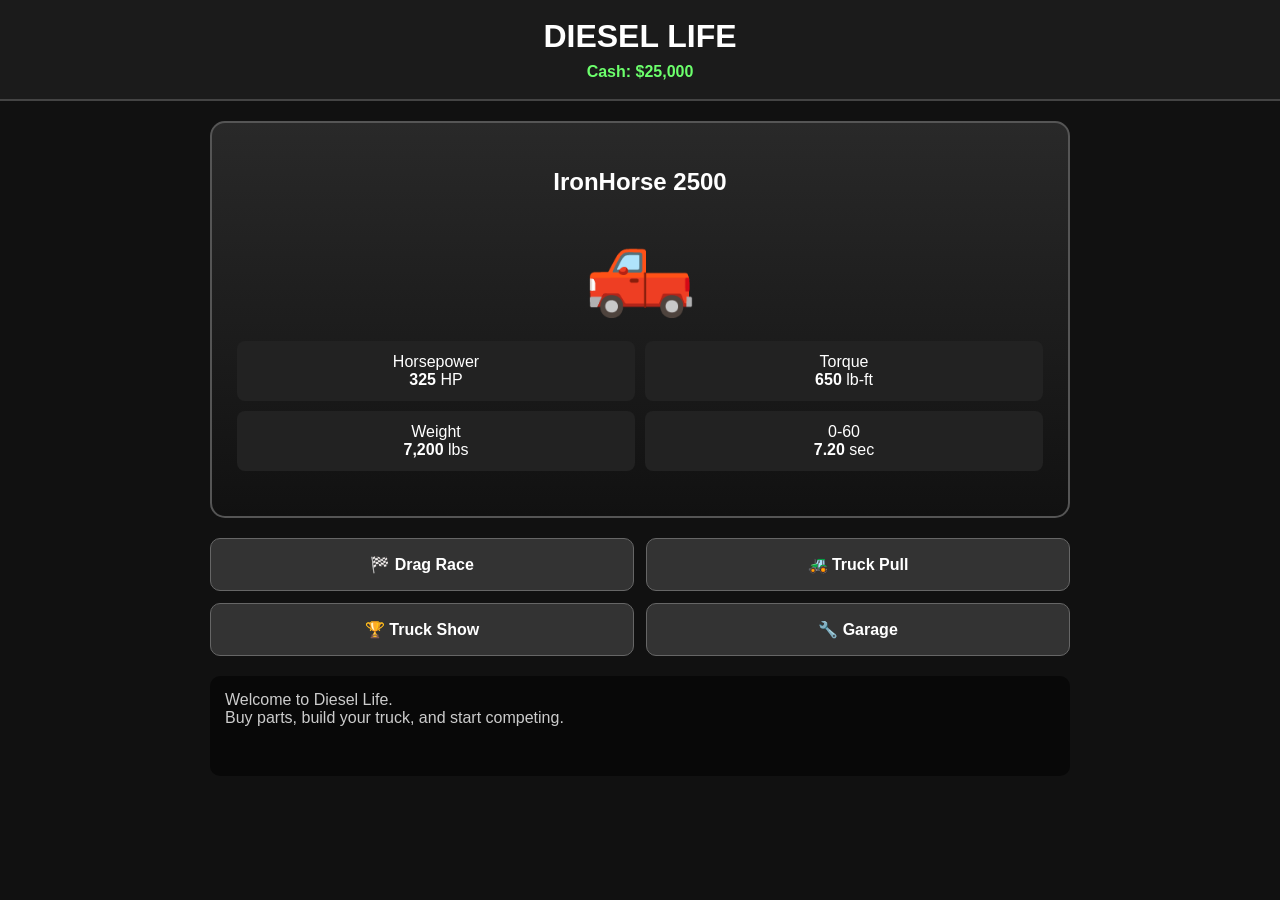
==== index.html @ 70656674 "fix index filename" ====
<!DOCTYPE html>
<html lang="en">
<head>
<meta charset="UTF-8">
<meta name="viewport" content="width=device-width, initial-scale=1.0">
<title>Diesel Life</title>

<style>
* {
    box-sizing: border-box;
}

body {
    margin: 0;
    font-family: Arial, sans-serif;
    background: #111;
    color: white;
}

header {
    background: #1b1b1b;
    padding: 18px;
    text-align: center;
    border-bottom: 2px solid #444;
}

header h1 {
    margin: 0;
    font-size: 32px;
}

.money {
    margin-top: 8px;
    color: #6cff6c;
    font-weight: bold;
}

.container {
    max-width: 900px;
    margin: auto;
    padding: 20px;
}

.truck {
    background: linear-gradient(#292929, #111);
    border: 2px solid #555;
    border-radius: 15px;
    padding: 25px;
    text-align: center;
    margin-bottom: 20px;
}

.truck-art {
    font-size: 90px;
    margin: 20px 0;
}

.stats {
    display: grid;
    grid-template-columns: repeat(2, 1fr);
    gap: 10px;
    margin: 20px 0;
}

.stat {
    background: #222;
    padding: 12px;
    border-radius: 8px;
}

.menu {
    display: grid;
    grid-template-columns: repeat(2, 1fr);
    gap: 12px;
}

button {
    background: #333;
    color: white;
    border: 1px solid #666;
    padding: 16px;
    border-radius: 10px;
    font-size: 16px;
    font-weight: bold;
}

button:active {
    transform: scale(.97);
}

.upgrades {
    margin-top: 20px;
}

.upgrade {
    background: #222;
    padding: 15px;
    margin: 10px 0;
    border-radius: 10px;
}

.upgrade button {
    float: right;
    padding: 8px 12px;
}

.log {
    margin-top: 20px;
    background: #080808;
    padding: 15px;
    border-radius: 10px;
    min-height: 100px;
    color: #ccc;
}

@media(max-width:600px) {
    .truck-art {
        font-size: 65px;
    }

    .menu {
        grid-template-columns: 1fr;
    }
}
</style>
</head>

<body>

<header>
    <h1>DIESEL LIFE</h1>
    <div class="money">Cash: $<span id="money">25000</span></div>
</header>

<div class="container">

    <div class="truck">
        <h2 id="truckName">IronHorse 2500</h2>

        <div class="truck-art">
            🛻
        </div>

        <div class="stats">
            <div class="stat">Horsepower<br><b id="hp">325</b> HP</div>
            <div class="stat">Torque<br><b id="torque">650</b> lb-ft</div>
            <div class="stat">Weight<br><b id="weight">7,200</b> lbs</div>
            <div class="stat">0-60<br><b id="zero60">7.2</b> sec</div>
        </div>
    </div>

    <div class="menu">
        <button onclick="race()">🏁 Drag Race</button>
        <button onclick="pull()">🚜 Truck Pull</button>
        <button onclick="show()">🏆 Truck Show</button>
        <button onclick="garage()">🔧 Garage</button>
    </div>

    <div id="garage" class="upgrades" style="display:none">

        <h2>Garage</h2>

        <div class="upgrade">
            <b>Performance Tune</b><br>
            +35 HP / +70 Torque
            <button onclick="upgrade('tune')">$1,500</button>
        </div>

        <div class="upgrade">
            <b>Turbo Upgrade</b><br>
            +75 HP / +120 Torque
            <button onclick="upgrade('turbo')">$3,500</button>
        </div>

        <div class="upgrade">
            <b>Fuel System</b><br>
            +60 HP / +100 Torque
            <button onclick="upgrade('fuel')">$2,800</button>
        </div>

        <div class="upgrade">
            <b>Built Transmission</b><br>
            Better launches
            <button onclick="upgrade('trans')">$4,000</button>
        </div>

        <div class="upgrade">
            <b>Drag Tires</b><br>
            Better traction
            <button onclick="upgrade('tires')">$1,800</button>
        </div>

    </div>

    <div id="log" class="log">
        Welcome to Diesel Life.<br>
        Buy parts, build your truck, and start competing.
    </div>

</div>

<script>

let money = 25000;

let truck = {
    hp: 325,
    torque: 650,
    weight: 7200,
    zero60: 7.2,
    transmission: false,
    tires: false
};

function update() {

    document.getElementById("money").textContent =
        money.toLocaleString();

    document.getElementById("hp").textContent =
        Math.round(truck.hp);

    document.getElementById("torque").textContent =
        Math.round(truck.torque);

    document.getElementById("weight").textContent =
        truck.weight.toLocaleString();

    document.getElementById("zero60").textContent =
        truck.zero60.toFixed(2);
}

function log(message) {
    document.getElementById("log").innerHTML = message;
}

function garage() {

    let g = document.getElementById("garage");

    if (g.style.display === "none") {
        g.style.display = "block";
    } else {
        g.style.display = "none";
    }
}

function upgrade(type) {

    let cost = 0;

    if (type === "tune") {
        cost = 1500;

        if (money >= cost) {
            money -= cost;
            truck.hp += 35;
            truck.torque += 70;
            truck.zero60 -= .35;
            log("Performance tune installed.");
        }
    }

    if (type === "turbo") {
        cost = 3500;

        if (money >= cost) {
            money -= cost;
            truck.hp += 75;
            truck.torque += 120;
            truck.zero60 -= .65;
            log("Larger turbo installed.");
        }
    }

    if (type === "fuel") {
        cost = 2800;

        if (money >= cost) {
            money -= cost;
            truck.hp += 60;
            truck.torque += 100;
            truck.zero60 -= .45;
            log("Upgraded fuel system installed.");
        }
    }

    if (type === "trans") {

        cost = 4000;

        if (!truck.transmission && money >= cost) {
            money -= cost;
            truck.transmission = true;
            truck.zero60 -= .7;
            log("Built transmission installed.");
        }
    }

    if (type === "tires") {

        cost = 1800;

        if (!truck.tires && money >= cost) {
            money -= cost;
            truck.tires = true;
            truck.zero60 -= .5;
            log("Drag tires installed. Traction improved.");
        }
    }

    update();
}

function race() {

    let performance =
        truck.hp +
        truck.torque / 3 -
        truck.weight / 30;

    let chance =
        performance / 500;

    let roll = Math.random();

    if (roll < chance) {

        let winnings = 1500 + Math.floor(Math.random() * 2500);

        money += winnings;

        log(
            "🏁 YOU WON THE DRAG RACE!<br><br>" +
            "Prize: +$" + winnings.toLocaleString()
        );

    } else {

        log(
            "🏁 You lost the drag race.<br><br>" +
            "Build the truck and try again."
        );
    }

    update();
}

function pull() {

    let performance =
        truck.torque * 0.7 +
        truck.hp * 0.3;

    let winnings =
        Math.floor(performance * 2);

    money += winnings;

    log(
        "🚜 Truck Pull Result<br><br>" +
        "Distance: " +
        Math.floor(180 + performance / 15) +
        " ft<br><br>" +
        "Prize: +$" +
        winnings.toLocaleString()
    );

    update();
}

function show() {

    let score =
        Math.floor(
            50 +
            Math.random() * 50
        );

    let winnings = score * 25;

    money += winnings;

    log(
        "🏆 TRUCK SHOW<br><br>" +
        "Judging Score: " +
        score +
        "/100<br><br>" +
        "Prize: +$" +
        winnings.toLocaleString()
    );

    update();
}

update();

</script>

</body>
</html>
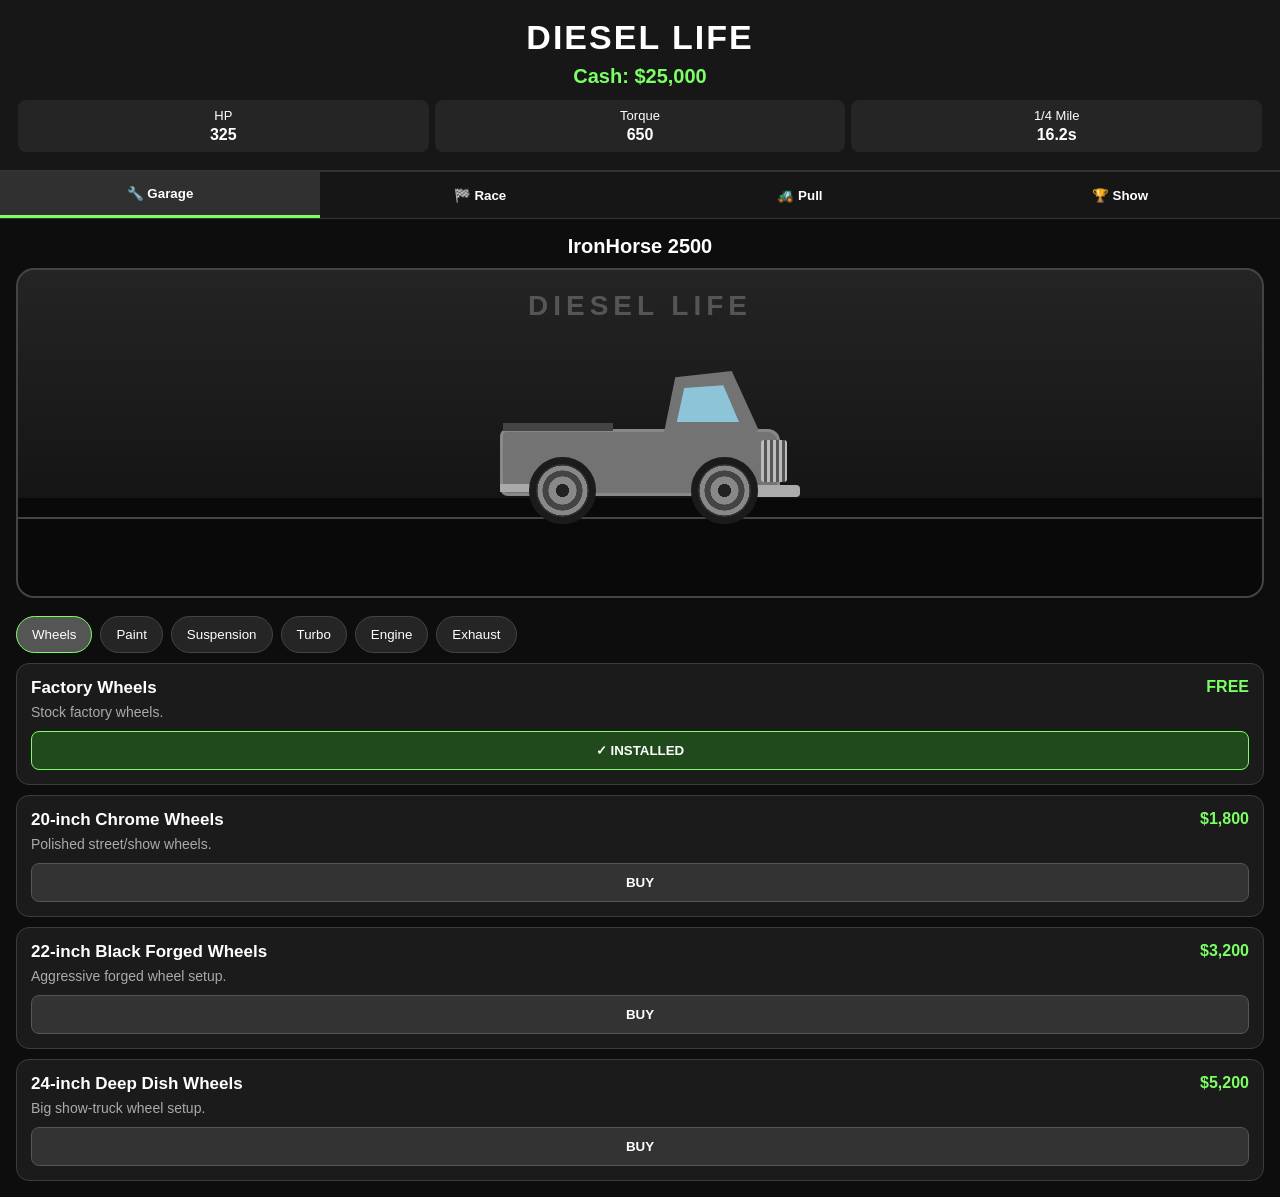
==== commit 1725d289: "Update index.html" ====
--- a/index.html
+++ b/index.html
@@ -7,120 +7,383 @@
 
 <style>
 * {
-    box-sizing: border-box;
+  box-sizing: border-box;
+  margin: 0;
+  padding: 0;
 }
 
 body {
-    margin: 0;
-    font-family: Arial, sans-serif;
-    background: #111;
-    color: white;
+  font-family: Arial, Helvetica, sans-serif;
+  background: #0d0d0d;
+  color: white;
+  min-height: 100vh;
 }
 
 header {
-    background: #1b1b1b;
-    padding: 18px;
-    text-align: center;
-    border-bottom: 2px solid #444;
-}
-
-header h1 {
-    margin: 0;
-    font-size: 32px;
+  background: #171717;
+  border-bottom: 2px solid #333;
+  padding: 18px;
+  position: sticky;
+  top: 0;
+  z-index: 50;
+}
+
+.title {
+  text-align: center;
+  font-size: 34px;
+  font-weight: 900;
+  letter-spacing: 2px;
 }
 
 .money {
-    margin-top: 8px;
-    color: #6cff6c;
-    font-weight: bold;
-}
-
-.container {
-    max-width: 900px;
-    margin: auto;
-    padding: 20px;
-}
+  text-align: center;
+  color: #7cff64;
+  font-size: 20px;
+  font-weight: bold;
+  margin-top: 8px;
+}
+
+.statsbar {
+  display: grid;
+  grid-template-columns: repeat(3,1fr);
+  gap: 6px;
+  margin-top: 12px;
+}
+
+.stat {
+  background: #252525;
+  padding: 8px;
+  text-align: center;
+  border-radius: 8px;
+  font-size: 13px;
+}
+
+.stat strong {
+  display: block;
+  font-size: 16px;
+  margin-top: 3px;
+}
+
+nav {
+  display: grid;
+  grid-template-columns: repeat(4,1fr);
+  background: #161616;
+  border-bottom: 1px solid #333;
+  position: sticky;
+  top: 136px;
+  z-index: 40;
+}
+
+nav button {
+  border: none;
+  background: #161616;
+  color: white;
+  padding: 14px 4px;
+  font-weight: bold;
+}
+
+nav button.active {
+  background: #303030;
+  border-bottom: 3px solid #7cff64;
+}
+
+.screen {
+  display: none;
+  padding: 16px;
+}
+
+.screen.active {
+  display: block;
+}
+
+.section-title {
+  font-size: 23px;
+  font-weight: bold;
+  margin-bottom: 14px;
+}
+
+/* GARAGE */
+
+.garage-scene {
+  background: linear-gradient(#242424 0%, #151515 70%, #090909 70%);
+  min-height: 330px;
+  border: 2px solid #444;
+  border-radius: 18px;
+  position: relative;
+  overflow: hidden;
+  margin-bottom: 18px;
+}
+
+.garage-wall {
+  position: absolute;
+  width: 100%;
+  top: 20px;
+  text-align: center;
+  color: #555;
+  font-size: 28px;
+  font-weight: 900;
+  letter-spacing: 5px;
+}
+
+.floor-line {
+  position: absolute;
+  bottom: 77px;
+  width: 100%;
+  height: 2px;
+  background: #444;
+}
+
+/* TRUCK */
 
 .truck {
-    background: linear-gradient(#292929, #111);
-    border: 2px solid #555;
-    border-radius: 15px;
-    padding: 25px;
-    text-align: center;
-    margin-bottom: 20px;
-}
-
-.truck-art {
-    font-size: 90px;
-    margin: 20px 0;
-}
-
-.stats {
-    display: grid;
-    grid-template-columns: repeat(2, 1fr);
-    gap: 10px;
-    margin: 20px 0;
-}
-
-.stat {
-    background: #222;
-    padding: 12px;
-    border-radius: 8px;
-}
-
-.menu {
-    display: grid;
-    grid-template-columns: repeat(2, 1fr);
-    gap: 12px;
-}
-
-button {
-    background: #333;
-    color: white;
-    border: 1px solid #666;
-    padding: 16px;
-    border-radius: 10px;
-    font-size: 16px;
-    font-weight: bold;
-}
-
-button:active {
-    transform: scale(.97);
-}
-
-.upgrades {
-    margin-top: 20px;
-}
-
-.upgrade {
-    background: #222;
-    padding: 15px;
-    margin: 10px 0;
-    border-radius: 10px;
-}
-
-.upgrade button {
-    float: right;
-    padding: 8px 12px;
-}
-
-.log {
-    margin-top: 20px;
-    background: #080808;
-    padding: 15px;
-    border-radius: 10px;
-    min-height: 100px;
-    color: #ccc;
-}
-
-@media(max-width:600px) {
-    .truck-art {
-        font-size: 65px;
-    }
-
-    .menu {
-        grid-template-columns: 1fr;
-    }
+  position: absolute;
+  width: 330px;
+  height: 150px;
+  left: 50%;
+  bottom: 65px;
+  transform: translateX(-50%);
+  transition: all .3s;
+}
+
+.truck-body {
+  position: absolute;
+  left: 25px;
+  bottom: 35px;
+  width: 280px;
+  height: 67px;
+  background: #737373;
+  border-radius: 7px 12px 8px 8px;
+  border: 3px solid rgba(255,255,255,.15);
+  transition: background .3s;
+}
+
+.bed-top {
+  position: absolute;
+  left: 28px;
+  bottom: 100px;
+  width: 110px;
+  height: 8px;
+  background: #444;
+}
+
+.cab {
+  position: absolute;
+  right: 45px;
+  bottom: 98px;
+  width: 113px;
+  height: 62px;
+  background: #737373;
+  clip-path: polygon(15% 100%, 25% 10%, 75% 0, 100% 100%);
+  border-radius: 8px;
+  transition: background .3s;
+}
+
+.window {
+  position: absolute;
+  right: 63px;
+  bottom: 109px;
+  width: 75px;
+  height: 40px;
+  background: #8ec4d8;
+  clip-path: polygon(13% 100%, 23% 15%, 75% 8%, 96% 100%);
+}
+
+.grille {
+  position: absolute;
+  right: 18px;
+  bottom: 49px;
+  width: 26px;
+  height: 42px;
+  background: repeating-linear-gradient(
+    90deg,
+    #bbb 0px,
+    #bbb 3px,
+    #555 3px,
+    #555 6px
+  );
+  border-radius: 3px;
+}
+
+.bumper {
+  position: absolute;
+  right: 5px;
+  bottom: 34px;
+  width: 55px;
+  height: 12px;
+  background: #aaa;
+  border-radius: 4px;
+}
+
+.exhaust {
+  position: absolute;
+  left: 25px;
+  bottom: 39px;
+  width: 42px;
+  height: 8px;
+  background: #aaa;
+  transition: all .3s;
+}
+
+.wheel {
+  position: absolute;
+  bottom: 7px;
+  width: 67px;
+  height: 67px;
+  border-radius: 50%;
+  background: #111;
+  border: 7px solid #1b1b1b;
+}
+
+.wheel.front {
+  right: 47px;
+}
+
+.wheel.rear {
+  left: 54px;
+}
+
+.rim {
+  width: 100%;
+  height: 100%;
+  border-radius: 50%;
+  background: radial-gradient(circle,#222 0 17%,#aaa 18% 37%,#444 38% 53%,#aaa 54% 66%,#333 67%);
+  transition: all .3s;
+}
+
+.truck-name {
+  text-align: center;
+  font-size: 20px;
+  margin-bottom: 10px;
+  font-weight: bold;
+}
+
+.category-tabs {
+  display: flex;
+  overflow-x: auto;
+  gap: 8px;
+  padding-bottom: 10px;
+}
+
+.category-tabs button {
+  background: #252525;
+  color: white;
+  border: 1px solid #444;
+  padding: 10px 15px;
+  border-radius: 25px;
+  white-space: nowrap;
+}
+
+.category-tabs button.active {
+  background: #555;
+  border-color: #7cff64;
+}
+
+.parts {
+  display: grid;
+  gap: 10px;
+}
+
+.part {
+  background: #1b1b1b;
+  border: 1px solid #3c3c3c;
+  border-radius: 13px;
+  padding: 14px;
+}
+
+.part-top {
+  display: flex;
+  justify-content: space-between;
+  gap: 10px;
+}
+
+.part-name {
+  font-weight: bold;
+  font-size: 17px;
+}
+
+.part-price {
+  color: #7cff64;
+  font-weight: bold;
+}
+
+.part-description {
+  color: #aaa;
+  margin-top: 6px;
+  font-size: 14px;
+}
+
+.part button {
+  width: 100%;
+  margin-top: 11px;
+  padding: 11px;
+  background: #333;
+  color: white;
+  border: 1px solid #555;
+  border-radius: 8px;
+  font-weight: bold;
+}
+
+.part button.owned {
+  background: #20491c;
+  border-color: #7cff64;
+}
+
+/* RACING */
+
+.race-card {
+  background: #1b1b1b;
+  border: 1px solid #444;
+  border-radius: 16px;
+  padding: 18px;
+  margin-bottom: 14px;
+}
+
+.race-card h2 {
+  margin-bottom: 10px;
+}
+
+.race-info {
+  color: #aaa;
+  line-height: 1.5;
+}
+
+.big-button {
+  width: 100%;
+  padding: 17px;
+  border: none;
+  border-radius: 12px;
+  background: #393939;
+  color: white;
+  font-size: 18px;
+  font-weight: bold;
+  margin-top: 12px;
+}
+
+.green {
+  background: #276321;
+}
+
+.result {
+  margin-top: 15px;
+  padding: 15px;
+  border-radius: 10px;
+  display: none;
+  text-align: center;
+  font-weight: bold;
+}
+
+.show-card {
+  background: #1d1d1d;
+  border: 1px solid #444;
+  border-radius: 16px;
+  padding: 20px;
+  margin-bottom: 15px;
+}
+
+.reset {
+  color: #ff7272;
+  border-color: #ff7272 !important;
+  margin-top: 40px !important;
 }
 </style>
 </head>
@@ -128,272 +391,960 @@
 <body>
 
 <header>
-    <h1>DIESEL LIFE</h1>
-    <div class="money">Cash: $<span id="money">25000</span></div>
+  <div class="title">DIESEL LIFE</div>
+  <div class="money">Cash: $<span id="money">25000</span></div>
+
+  <div class="statsbar">
+    <div class="stat">
+      HP
+      <strong id="hp">325</strong>
+    </div>
+
+    <div class="stat">
+      Torque
+      <strong id="torque">650</strong>
+    </div>
+
+    <div class="stat">
+      1/4 Mile
+      <strong id="quarter">16.2s</strong>
+    </div>
+  </div>
 </header>
 
-<div class="container">
-
-    <div class="truck">
-        <h2 id="truckName">IronHorse 2500</h2>
-
-        <div class="truck-art">
-            🛻
-        </div>
-
-        <div class="stats">
-            <div class="stat">Horsepower<br><b id="hp">325</b> HP</div>
-            <div class="stat">Torque<br><b id="torque">650</b> lb-ft</div>
-            <div class="stat">Weight<br><b id="weight">7,200</b> lbs</div>
-            <div class="stat">0-60<br><b id="zero60">7.2</b> sec</div>
-        </div>
+<nav>
+  <button class="nav active" onclick="showScreen('garage',this)">🔧 Garage</button>
+  <button class="nav" onclick="showScreen('race',this)">🏁 Race</button>
+  <button class="nav" onclick="showScreen('pull',this)">🚜 Pull</button>
+  <button class="nav" onclick="showScreen('show',this)">🏆 Show</button>
+</nav>
+
+<!-- GARAGE -->
+
+<div id="garage" class="screen active">
+
+  <div class="truck-name">
+    IronHorse 2500
+  </div>
+
+  <div class="garage-scene">
+
+    <div class="garage-wall">
+      DIESEL LIFE
     </div>
 
-    <div class="menu">
-        <button onclick="race()">🏁 Drag Race</button>
-        <button onclick="pull()">🚜 Truck Pull</button>
-        <button onclick="show()">🏆 Truck Show</button>
-        <button onclick="garage()">🔧 Garage</button>
+    <div class="floor-line"></div>
+
+    <div id="truck" class="truck">
+
+      <div class="truck-body" id="truckBody"></div>
+      <div class="bed-top"></div>
+      <div class="cab" id="cab"></div>
+      <div class="window"></div>
+      <div class="grille"></div>
+      <div class="bumper"></div>
+      <div class="exhaust" id="exhaust"></div>
+
+      <div class="wheel rear">
+        <div class="rim" id="rearRim"></div>
+      </div>
+
+      <div class="wheel front">
+        <div class="rim" id="frontRim"></div>
+      </div>
+
     </div>
-
-    <div id="garage" class="upgrades" style="display:none">
-
-        <h2>Garage</h2>
-
-        <div class="upgrade">
-            <b>Performance Tune</b><br>
-            +35 HP / +70 Torque
-            <button onclick="upgrade('tune')">$1,500</button>
-        </div>
-
-        <div class="upgrade">
-            <b>Turbo Upgrade</b><br>
-            +75 HP / +120 Torque
-            <button onclick="upgrade('turbo')">$3,500</button>
-        </div>
-
-        <div class="upgrade">
-            <b>Fuel System</b><br>
-            +60 HP / +100 Torque
-            <button onclick="upgrade('fuel')">$2,800</button>
-        </div>
-
-        <div class="upgrade">
-            <b>Built Transmission</b><br>
-            Better launches
-            <button onclick="upgrade('trans')">$4,000</button>
-        </div>
-
-        <div class="upgrade">
-            <b>Drag Tires</b><br>
-            Better traction
-            <button onclick="upgrade('tires')">$1,800</button>
-        </div>
-
+  </div>
+
+  <div class="category-tabs">
+
+    <button class="category active" onclick="showCategory('wheels',this)">
+      Wheels
+    </button>
+
+    <button class="category" onclick="showCategory('paint',this)">
+      Paint
+    </button>
+
+    <button class="category" onclick="showCategory('suspension',this)">
+      Suspension
+    </button>
+
+    <button class="category" onclick="showCategory('turbo',this)">
+      Turbo
+    </button>
+
+    <button class="category" onclick="showCategory('engine',this)">
+      Engine
+    </button>
+
+    <button class="category" onclick="showCategory('exhaust',this)">
+      Exhaust
+    </button>
+
+  </div>
+
+  <div id="parts" class="parts"></div>
+
+</div>
+
+<!-- DRAG RACING -->
+
+<div id="race" class="screen">
+
+  <div class="section-title">
+    🏁 Drag Strip
+  </div>
+
+  <div class="race-card">
+
+    <h2>Street Diesel Shootout</h2>
+
+    <div class="race-info">
+      Opponent: 420 HP diesel truck<br>
+      Entry Fee: $500<br>
+      Winner Payout: $1,500
     </div>
 
-    <div id="log" class="log">
-        Welcome to Diesel Life.<br>
-        Buy parts, build your truck, and start competing.
+    <button class="big-button green" onclick="race(420,500,1500)">
+      Race for $500
+    </button>
+
+  </div>
+
+  <div class="race-card">
+
+    <h2>Modified Diesel Class</h2>
+
+    <div class="race-info">
+      Opponent: 600 HP diesel truck<br>
+      Entry Fee: $1,000<br>
+      Winner Payout: $3,500
     </div>
 
+    <button class="big-button" onclick="race(600,1000,3500)">
+      Race for $1,000
+    </button>
+
+  </div>
+
+  <div class="race-card">
+
+    <h2>Outlaw Diesel</h2>
+
+    <div class="race-info">
+      Opponent: 850 HP diesel truck<br>
+      Entry Fee: $2,500<br>
+      Winner Payout: $8,000
+    </div>
+
+    <button class="big-button" onclick="race(850,2500,8000)">
+      Race for $2,500
+    </button>
+
+  </div>
+
+  <div id="raceResult" class="result"></div>
+
 </div>
 
+<!-- TRUCK PULL -->
+
+<div id="pull" class="screen">
+
+  <div class="section-title">
+    🚜 Truck Pull
+  </div>
+
+  <div class="race-card">
+
+    <h2>County Fair Pull</h2>
+
+    <div class="race-info">
+      Torque matters more than horsepower here.<br><br>
+      Entry: $750<br>
+      Winner: $2,500
+    </div>
+
+    <button class="big-button green" onclick="truckPull()">
+      Enter Pull
+    </button>
+
+  </div>
+
+  <div id="pullResult" class="result"></div>
+
+</div>
+
+<!-- TRUCK SHOW -->
+
+<div id="show" class="screen">
+
+  <div class="section-title">
+    🏆 Truck Shows
+  </div>
+
+  <div class="show-card">
+
+    <h2>Local Diesel Meet</h2>
+
+    <p style="color:#aaa;margin-top:10px;line-height:1.5;">
+      Your truck is judged based on wheels, paint,
+      suspension and modifications.
+    </p>
+
+    <button class="big-button green" onclick="truckShow()">
+      Enter Show — $300
+    </button>
+
+  </div>
+
+  <div id="showResult" class="result"></div>
+
+  <button class="big-button reset" onclick="resetGame()">
+    Reset Game
+  </button>
+
+</div>
+
+
 <script>
 
-let money = 25000;
-
-let truck = {
-    hp: 325,
-    torque: 650,
-    weight: 7200,
-    zero60: 7.2,
-    transmission: false,
-    tires: false
+let game = JSON.parse(localStorage.getItem("dieselLifeSave")) || {
+
+  money: 25000,
+
+  hp: 325,
+  torque: 650,
+
+  owned: ["stockWheels","stockPaint","stockSuspension","stockTurbo","stockEngine","stockExhaust"],
+
+  installed: {
+    wheels: "stockWheels",
+    paint: "stockPaint",
+    suspension: "stockSuspension",
+    turbo: "stockTurbo",
+    engine: "stockEngine",
+    exhaust: "stockExhaust"
+  }
+
 };
 
-function update() {
-
-    document.getElementById("money").textContent =
-        money.toLocaleString();
-
-    document.getElementById("hp").textContent =
-        Math.round(truck.hp);
-
-    document.getElementById("torque").textContent =
-        Math.round(truck.torque);
-
-    document.getElementById("weight").textContent =
-        truck.weight.toLocaleString();
-
-    document.getElementById("zero60").textContent =
-        truck.zero60.toFixed(2);
-}
-
-function log(message) {
-    document.getElementById("log").innerHTML = message;
-}
-
-function garage() {
-
-    let g = document.getElementById("garage");
-
-    if (g.style.display === "none") {
-        g.style.display = "block";
-    } else {
-        g.style.display = "none";
-    }
-}
-
-function upgrade(type) {
-
-    let cost = 0;
-
-    if (type === "tune") {
-        cost = 1500;
-
-        if (money >= cost) {
-            money -= cost;
-            truck.hp += 35;
-            truck.torque += 70;
-            truck.zero60 -= .35;
-            log("Performance tune installed.");
-        }
-    }
-
-    if (type === "turbo") {
-        cost = 3500;
-
-        if (money >= cost) {
-            money -= cost;
-            truck.hp += 75;
-            truck.torque += 120;
-            truck.zero60 -= .65;
-            log("Larger turbo installed.");
-        }
-    }
-
-    if (type === "fuel") {
-        cost = 2800;
-
-        if (money >= cost) {
-            money -= cost;
-            truck.hp += 60;
-            truck.torque += 100;
-            truck.zero60 -= .45;
-            log("Upgraded fuel system installed.");
-        }
-    }
-
-    if (type === "trans") {
-
-        cost = 4000;
-
-        if (!truck.transmission && money >= cost) {
-            money -= cost;
-            truck.transmission = true;
-            truck.zero60 -= .7;
-            log("Built transmission installed.");
-        }
-    }
-
-    if (type === "tires") {
-
-        cost = 1800;
-
-        if (!truck.tires && money >= cost) {
-            money -= cost;
-            truck.tires = true;
-            truck.zero60 -= .5;
-            log("Drag tires installed. Traction improved.");
-        }
-    }
-
-    update();
-}
-
-function race() {
-
-    let performance =
-        truck.hp +
-        truck.torque / 3 -
-        truck.weight / 30;
-
-    let chance =
-        performance / 500;
-
-    let roll = Math.random();
-
-    if (roll < chance) {
-
-        let winnings = 1500 + Math.floor(Math.random() * 2500);
-
-        money += winnings;
-
-        log(
-            "🏁 YOU WON THE DRAG RACE!<br><br>" +
-            "Prize: +$" + winnings.toLocaleString()
-        );
-
-    } else {
-
-        log(
-            "🏁 You lost the drag race.<br><br>" +
-            "Build the truck and try again."
-        );
-    }
-
-    update();
-}
-
-function pull() {
-
-    let performance =
-        truck.torque * 0.7 +
-        truck.hp * 0.3;
-
-    let winnings =
-        Math.floor(performance * 2);
-
-    money += winnings;
-
-    log(
-        "🚜 Truck Pull Result<br><br>" +
-        "Distance: " +
-        Math.floor(180 + performance / 15) +
-        " ft<br><br>" +
-        "Prize: +$" +
-        winnings.toLocaleString()
-    );
-
-    update();
-}
-
-function show() {
-
-    let score =
-        Math.floor(
-            50 +
-            Math.random() * 50
-        );
-
-    let winnings = score * 25;
-
-    money += winnings;
-
-    log(
-        "🏆 TRUCK SHOW<br><br>" +
-        "Judging Score: " +
-        score +
-        "/100<br><br>" +
-        "Prize: +$" +
-        winnings.toLocaleString()
-    );
-
-    update();
-}
-
-update();
+
+const categories = {
+
+wheels: [
+
+{
+id:"stockWheels",
+name:"Factory Wheels",
+price:0,
+description:"Stock factory wheels."
+},
+
+{
+id:"chromeWheels",
+name:"20-inch Chrome Wheels",
+price:1800,
+description:"Polished street/show wheels."
+},
+
+{
+id:"blackWheels",
+name:"22-inch Black Forged Wheels",
+price:3200,
+description:"Aggressive forged wheel setup."
+},
+
+{
+id:"deepWheels",
+name:"24-inch Deep Dish Wheels",
+price:5200,
+description:"Big show-truck wheel setup."
+}
+
+],
+
+
+paint: [
+
+{
+id:"stockPaint",
+name:"Factory Gray",
+price:0,
+color:"#737373",
+description:"Original factory paint."
+},
+
+{
+id:"blackPaint",
+name:"Gloss Black",
+price:1200,
+color:"#111111",
+description:"Full gloss black paint."
+},
+
+{
+id:"redPaint",
+name:"Deep Red",
+price:1400,
+color:"#7a1515",
+description:"Dark metallic-style red."
+},
+
+{
+id:"bluePaint",
+name:"Midnight Blue",
+price:1400,
+color:"#142a55",
+description:"Deep blue finish."
+},
+
+{
+id:"whitePaint",
+name:"Pearl White",
+price:1800,
+color:"#e8e8e8",
+description:"Clean pearl-white show finish."
+}
+
+],
+
+
+suspension: [
+
+{
+id:"stockSuspension",
+name:"Stock Suspension",
+price:0,
+height:0,
+description:"Factory ride height."
+},
+
+{
+id:"levelKit",
+name:"2.5-inch Leveling Kit",
+price:900,
+height:6,
+description:"Levels the front and gives the truck a stronger stance."
+},
+
+{
+id:"lift6",
+name:"6-inch Lift Kit",
+price:2800,
+height:18,
+description:"Six-inch suspension lift."
+},
+
+{
+id:"lift10",
+name:"10-inch Show Lift",
+price:5200,
+height:34,
+description:"Massive lifted show-truck stance."
+}
+
+],
+
+
+turbo: [
+
+{
+id:"stockTurbo",
+name:"Factory Turbo",
+price:0,
+hp:0,
+torque:0,
+description:"Factory turbocharger."
+},
+
+{
+id:"s363",
+name:"S363 Turbo",
+price:2200,
+hp:85,
+torque:130,
+description:"+85 HP • Fast-spooling street turbo."
+},
+
+{
+id:"s366",
+name:"S366 Turbo",
+price:3200,
+hp:145,
+torque:210,
+description:"+145 HP • Strong street/strip setup."
+},
+
+{
+id:"s400",
+name:"S400 Turbo",
+price:5200,
+hp:260,
+torque:340,
+description:"+260 HP • Large competition-style turbo."
+}
+
+],
+
+
+engine: [
+
+{
+id:"stockEngine",
+name:"Stock Fuel System",
+price:0,
+hp:0,
+torque:0,
+description:"Factory engine fueling."
+},
+
+{
+id:"tune",
+name:"Performance Tune",
+price:900,
+hp:75,
+torque:130,
+description:"+75 HP • ECU calibration."
+},
+
+{
+id:"injectors",
+name:"Performance Injectors",
+price:2800,
+hp:140,
+torque:220,
+description:"+140 HP • High-flow injectors."
+},
+
+{
+id:"builtFuel",
+name:"Competition Fuel System",
+price:6200,
+hp:250,
+torque:360,
+description:"+250 HP • Full competition fueling."
+}
+
+],
+
+
+exhaust: [
+
+{
+id:"stockExhaust",
+name:"Factory Exhaust",
+price:0,
+hp:0,
+description:"Stock exhaust system."
+},
+
+{
+id:"exhaust4",
+name:"4-inch Exhaust",
+price:850,
+hp:15,
+description:"+15 HP • Better exhaust flow."
+},
+
+{
+id:"exhaust5",
+name:"5-inch Exhaust",
+price:1250,
+hp:25,
+description:"+25 HP • Large diesel exhaust."
+},
+
+{
+id:"hoodStack",
+name:"Hood Stack",
+price:1800,
+hp:35,
+description:"+35 HP • Competition-style hood stack."
+}
+
+]
+
+};
+
+
+let currentCategory = "wheels";
+
+
+function saveGame() {
+
+localStorage.setItem(
+"dieselLifeSave",
+JSON.stringify(game)
+);
+
+}
+
+
+function moneyFormat(number) {
+
+return number.toLocaleString();
+
+}
+
+
+function updateUI() {
+
+document.getElementById("money").innerText =
+moneyFormat(game.money);
+
+calculateStats();
+updateTruck();
+
+}
+
+
+function calculateStats() {
+
+let hp = 325;
+let torque = 650;
+
+["turbo","engine","exhaust"].forEach(category => {
+
+let item =
+categories[category].find(
+x => x.id === game.installed[category]
+);
+
+if(item){
+
+hp += item.hp || 0;
+torque += item.torque || 0;
+
+}
+
+});
+
+game.hp = hp;
+game.torque = torque;
+
+document.getElementById("hp").innerText = hp;
+document.getElementById("torque").innerText = torque;
+
+let quarter =
+16.2 - ((hp - 325) / 150);
+
+quarter = Math.max(8.5,quarter);
+
+document.getElementById("quarter").innerText =
+quarter.toFixed(1) + "s";
+
+}
+
+
+function showCategory(category,button) {
+
+currentCategory = category;
+
+document.querySelectorAll(".category").forEach(
+b => b.classList.remove("active")
+);
+
+button.classList.add("active");
+
+renderParts();
+
+}
+
+
+function renderParts() {
+
+let container =
+document.getElementById("parts");
+
+container.innerHTML = "";
+
+categories[currentCategory].forEach(item => {
+
+let owned =
+game.owned.includes(item.id);
+
+let installed =
+game.installed[currentCategory] === item.id;
+
+let card =
+document.createElement("div");
+
+card.className = "part";
+
+card.innerHTML = `
+
+<div class="part-top">
+
+<div class="part-name">
+${item.name}
+</div>
+
+<div class="part-price">
+${item.price === 0 ? "FREE" : "$"+moneyFormat(item.price)}
+</div>
+
+</div>
+
+<div class="part-description">
+${item.description}
+</div>
+
+<button
+class="${installed ? "owned" : ""}"
+onclick="buyPart('${currentCategory}','${item.id}')">
+
+${installed
+? "✓ INSTALLED"
+: owned
+? "INSTALL"
+: "BUY"}
+
+</button>
+
+`;
+
+container.appendChild(card);
+
+});
+
+}
+
+
+function buyPart(category,id) {
+
+let item =
+categories[category].find(
+x => x.id === id
+);
+
+if(game.installed[category] === id)
+return;
+
+
+if(game.owned.includes(id)) {
+
+game.installed[category] = id;
+
+saveGame();
+updateUI();
+renderParts();
+
+return;
+
+}
+
+
+if(game.money < item.price) {
+
+alert("You don't have enough cash.");
+
+return;
+
+}
+
+
+game.money -= item.price;
+
+game.owned.push(id);
+
+game.installed[category] = id;
+
+saveGame();
+
+updateUI();
+renderParts();
+
+}
+
+
+function updateTruck() {
+
+let paint =
+categories.paint.find(
+x => x.id === game.installed.paint
+);
+
+document.getElementById("truckBody").style.background =
+paint.color;
+
+document.getElementById("cab").style.background =
+paint.color;
+
+
+let suspension =
+categories.suspension.find(
+x => x.id === game.installed.suspension
+);
+
+document.getElementById("truck").style.bottom =
+(65 + suspension.height) + "px";
+
+
+let wheel =
+game.installed.wheels;
+
+let rimStyle;
+
+if(wheel === "stockWheels") {
+
+rimStyle =
+"radial-gradient(circle,#222 0 17%,#888 18% 37%,#444 38% 53%,#888 54% 66%,#333 67%)";
+
+}
+
+if(wheel === "chromeWheels") {
+
+rimStyle =
+"radial-gradient(circle,#222 0 10%,#eee 11% 25%,#777 26% 35%,#eee 36% 60%,#333 61%)";
+
+}
+
+if(wheel === "blackWheels") {
+
+rimStyle =
+"radial-gradient(circle,#111 0 15%,#444 16% 26%,#080808 27% 66%,#333 67%)";
+
+}
+
+if(wheel === "deepWheels") {
+
+rimStyle =
+"radial-gradient(circle,#111 0 10%,#ddd 11% 20%,#555 21% 44%,#eee 45% 67%,#222 68%)";
+
+}
+
+document.getElementById("frontRim").style.background =
+rimStyle;
+
+document.getElementById("rearRim").style.background =
+rimStyle;
+
+
+let exhaust =
+game.installed.exhaust;
+
+let exhaustEl =
+document.getElementById("exhaust");
+
+if(exhaust === "hoodStack") {
+
+exhaustEl.style.left = "215px";
+exhaustEl.style.bottom = "96px";
+exhaustEl.style.width = "11px";
+exhaustEl.style.height = "60px";
+
+}
+
+else {
+
+exhaustEl.style.left = "25px";
+exhaustEl.style.bottom = "39px";
+exhaustEl.style.width = "42px";
+exhaustEl.style.height = "8px";
+
+}
+
+}
+
+
+function showScreen(id,button) {
+
+document.querySelectorAll(".screen").forEach(
+s => s.classList.remove("active")
+);
+
+document.getElementById(id).classList.add("active");
+
+document.querySelectorAll(".nav").forEach(
+b => b.classList.remove("active")
+);
+
+button.classList.add("active");
+
+window.scrollTo(0,0);
+
+}
+
+
+function race(opponentHP,entry,payout) {
+
+if(game.money < entry) {
+
+alert("You don't have enough money for the entry fee.");
+return;
+
+}
+
+game.money -= entry;
+
+let playerPower =
+game.hp +
+(Math.random()*180);
+
+let opponentPower =
+opponentHP +
+(Math.random()*150);
+
+let result =
+document.getElementById("raceResult");
+
+result.style.display = "block";
+
+
+if(playerPower > opponentPower) {
+
+game.money += payout;
+
+result.style.background = "#1d4d1b";
+
+result.innerHTML =
+"🏆 YOU WON!<br><br>You earned $" +
+moneyFormat(payout);
+
+}
+
+else {
+
+result.style.background = "#551b1b";
+
+result.innerHTML =
+"❌ YOU LOST<br><br>Upgrade your truck and come back stronger.";
+
+}
+
+saveGame();
+updateUI();
+
+}
+
+
+function truckPull() {
+
+let entry = 750;
+
+if(game.money < entry){
+
+alert("Not enough cash.");
+return;
+
+}
+
+game.money -= entry;
+
+let score =
+game.torque + Math.random()*300;
+
+let result =
+document.getElementById("pullResult");
+
+result.style.display = "block";
+
+if(score > 950){
+
+game.money += 2500;
+
+result.style.background = "#1d4d1b";
+
+result.innerHTML =
+"🏆 FULL PULL!<br><br>You won $2,500.";
+
+}
+
+else {
+
+result.style.background = "#551b1b";
+
+result.innerHTML =
+"🚜 You didn't make the full pull.<br><br>Add more torque and try again.";
+
+}
+
+saveGame();
+updateUI();
+
+}
+
+
+function truckShow() {
+
+let entry = 300;
+
+if(game.money < entry){
+
+alert("Not enough cash.");
+return;
+
+}
+
+game.money -= entry;
+
+let modifications =
+game.owned.length - 6;
+
+let score =
+modifications * 15 +
+Math.random()*60;
+
+let result =
+document.getElementById("showResult");
+
+result.style.display = "block";
+
+
+if(score > 90){
+
+game.money += 2000;
+
+result.style.background = "#1d4d1b";
+
+result.innerHTML =
+"🏆 BEST IN SHOW!<br><br>You won $2,000.";
+
+}
+
+else if(score > 55){
+
+game.money += 700;
+
+result.style.background = "#554a1b";
+
+result.innerHTML =
+"🥈 You placed in the show.<br><br>You won $700.";
+
+}
+
+else {
+
+result.style.background = "#551b1b";
+
+result.innerHTML =
+"Your truck didn't place.<br><br>More visual modifications will increase your show score.";
+
+}
+
+saveGame();
+updateUI();
+
+}
+
+
+function resetGame() {
+
+if(confirm("Reset Diesel Life and start over?")){
+
+localStorage.removeItem("dieselLifeSave");
+
+location.reload();
+
+}
+
+}
+
+
+renderParts();
+updateUI();
 
 </script>
 
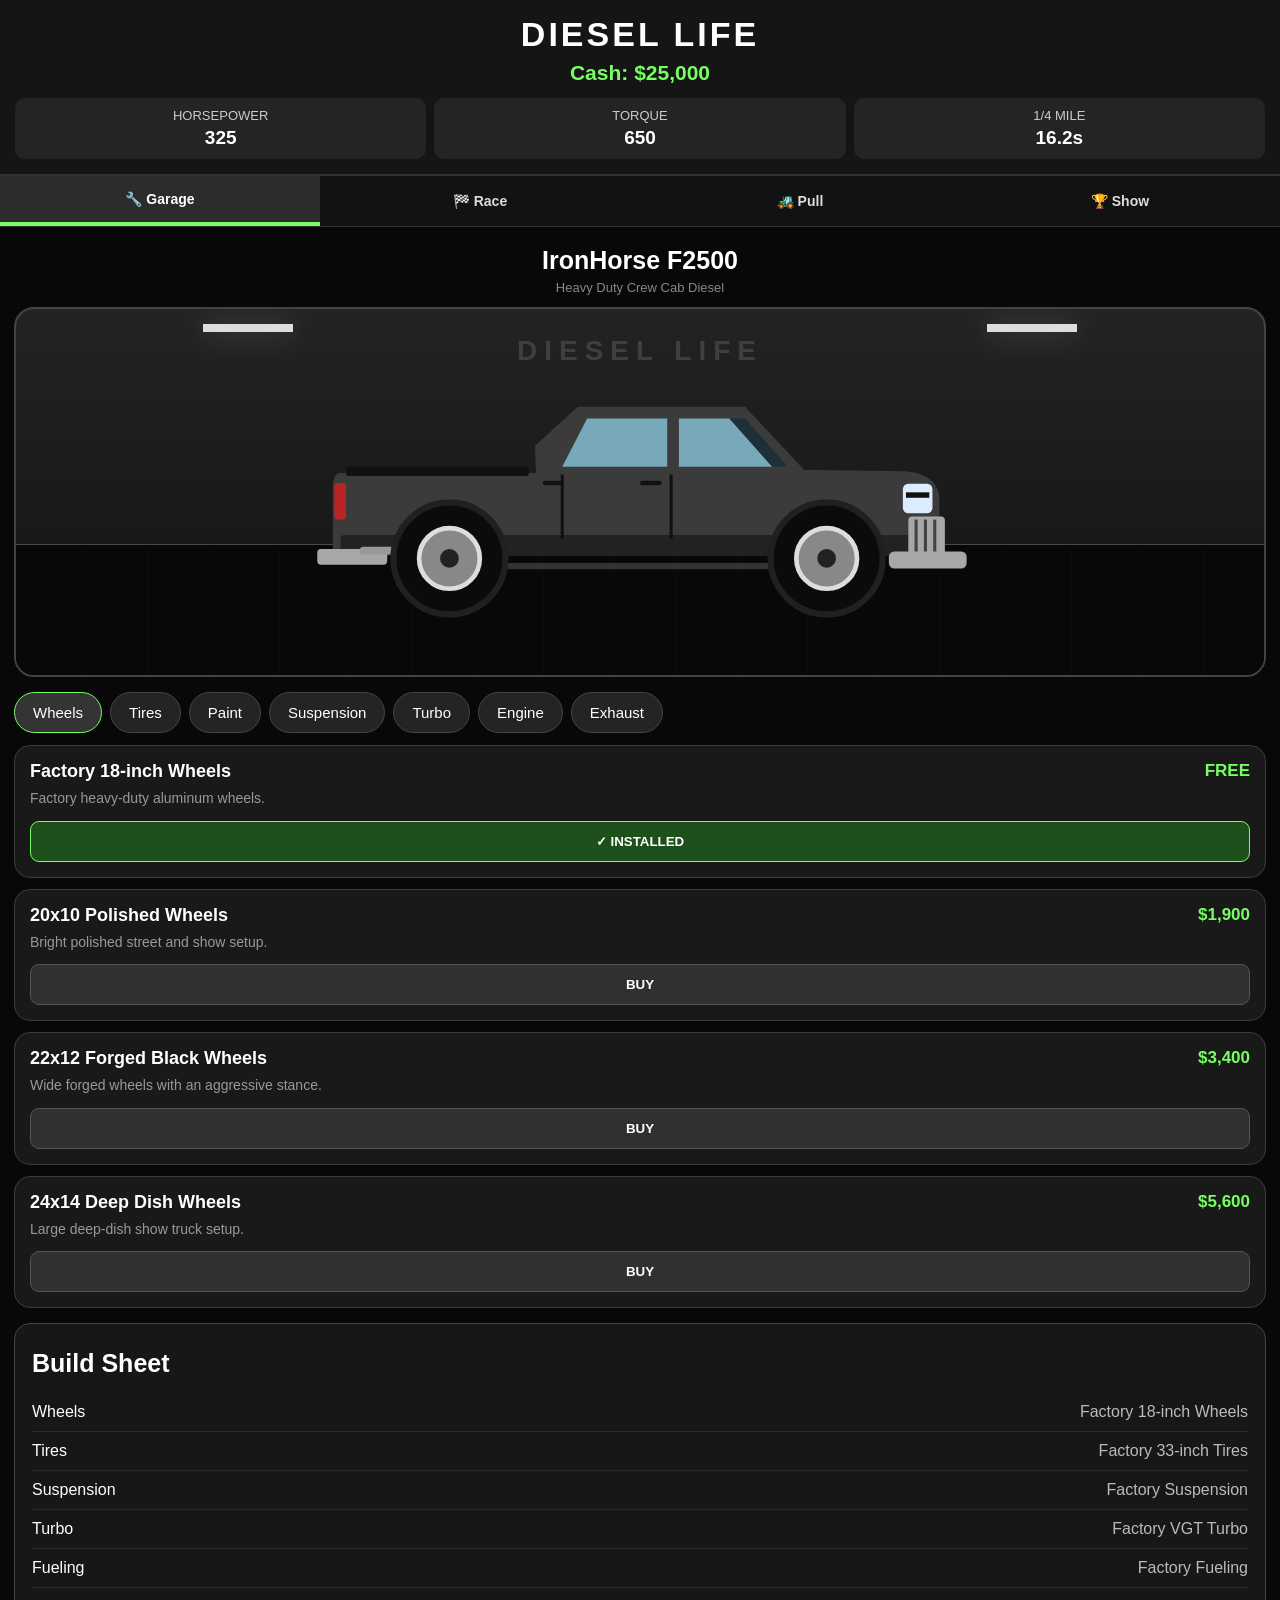
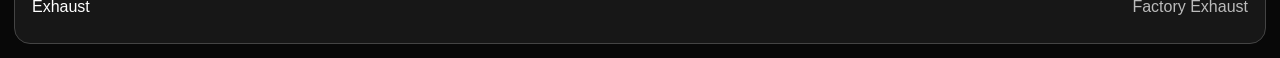
==== commit 82ce673e: "Diesel Life V3 Truck Graphics" ====
--- a/index.html
+++ b/index.html
@@ -6,384 +6,434 @@
 <title>Diesel Life</title>
 
 <style>
-* {
-  box-sizing: border-box;
-  margin: 0;
-  padding: 0;
-}
-
-body {
-  font-family: Arial, Helvetica, sans-serif;
-  background: #0d0d0d;
-  color: white;
-  min-height: 100vh;
-}
-
-header {
-  background: #171717;
-  border-bottom: 2px solid #333;
-  padding: 18px;
-  position: sticky;
-  top: 0;
-  z-index: 50;
-}
-
-.title {
-  text-align: center;
-  font-size: 34px;
-  font-weight: 900;
-  letter-spacing: 2px;
-}
-
-.money {
-  text-align: center;
-  color: #7cff64;
-  font-size: 20px;
-  font-weight: bold;
-  margin-top: 8px;
-}
-
-.statsbar {
-  display: grid;
-  grid-template-columns: repeat(3,1fr);
-  gap: 6px;
-  margin-top: 12px;
-}
-
-.stat {
-  background: #252525;
-  padding: 8px;
-  text-align: center;
-  border-radius: 8px;
-  font-size: 13px;
-}
-
-.stat strong {
-  display: block;
-  font-size: 16px;
-  margin-top: 3px;
-}
-
-nav {
-  display: grid;
-  grid-template-columns: repeat(4,1fr);
-  background: #161616;
-  border-bottom: 1px solid #333;
-  position: sticky;
-  top: 136px;
-  z-index: 40;
-}
-
-nav button {
-  border: none;
-  background: #161616;
-  color: white;
-  padding: 14px 4px;
-  font-weight: bold;
-}
-
-nav button.active {
-  background: #303030;
-  border-bottom: 3px solid #7cff64;
-}
-
-.screen {
-  display: none;
-  padding: 16px;
-}
-
-.screen.active {
-  display: block;
-}
-
-.section-title {
-  font-size: 23px;
-  font-weight: bold;
-  margin-bottom: 14px;
+*{
+  box-sizing:border-box;
+  margin:0;
+  padding:0;
+}
+
+body{
+  font-family:Arial,Helvetica,sans-serif;
+  background:#080808;
+  color:white;
+  min-height:100vh;
+}
+
+header{
+  background:#151515;
+  padding:15px;
+  border-bottom:2px solid #333;
+  position:sticky;
+  top:0;
+  z-index:50;
+}
+
+.logo{
+  text-align:center;
+  font-size:34px;
+  font-weight:900;
+  letter-spacing:3px;
+}
+
+.money{
+  text-align:center;
+  color:#75ff61;
+  font-size:21px;
+  font-weight:bold;
+  margin-top:7px;
+}
+
+.stats{
+  display:grid;
+  grid-template-columns:repeat(3,1fr);
+  gap:8px;
+  margin-top:13px;
+}
+
+.stat{
+  background:#242424;
+  border-radius:10px;
+  text-align:center;
+  padding:10px 4px;
+  font-size:13px;
+  color:#ccc;
+}
+
+.stat strong{
+  display:block;
+  color:white;
+  font-size:19px;
+  margin-top:4px;
+}
+
+nav{
+  display:grid;
+  grid-template-columns:repeat(4,1fr);
+  background:#121212;
+  border-bottom:1px solid #333;
+  position:sticky;
+  top:137px;
+  z-index:40;
+}
+
+nav button{
+  padding:15px 3px;
+  background:#121212;
+  color:#ddd;
+  border:none;
+  font-weight:bold;
+  font-size:14px;
+}
+
+nav button.active{
+  background:#2c2c2c;
+  color:white;
+  border-bottom:4px solid #75ff61;
+}
+
+.screen{
+  display:none;
+  padding:14px;
+}
+
+.screen.active{
+  display:block;
+}
+
+.truck-title{
+  text-align:center;
+  font-size:25px;
+  font-weight:900;
+  margin:5px 0 12px;
+}
+
+.truck-subtitle{
+  text-align:center;
+  color:#888;
+  margin-top:-7px;
+  margin-bottom:12px;
+  font-size:13px;
 }
 
 /* GARAGE */
 
-.garage-scene {
-  background: linear-gradient(#242424 0%, #151515 70%, #090909 70%);
-  min-height: 330px;
-  border: 2px solid #444;
-  border-radius: 18px;
-  position: relative;
-  overflow: hidden;
-  margin-bottom: 18px;
-}
-
-.garage-wall {
-  position: absolute;
-  width: 100%;
-  top: 20px;
-  text-align: center;
-  color: #555;
-  font-size: 28px;
-  font-weight: 900;
-  letter-spacing: 5px;
-}
-
-.floor-line {
-  position: absolute;
-  bottom: 77px;
-  width: 100%;
-  height: 2px;
-  background: #444;
-}
-
-/* TRUCK */
-
-.truck {
-  position: absolute;
-  width: 330px;
-  height: 150px;
-  left: 50%;
-  bottom: 65px;
-  transform: translateX(-50%);
-  transition: all .3s;
-}
-
-.truck-body {
-  position: absolute;
-  left: 25px;
-  bottom: 35px;
-  width: 280px;
-  height: 67px;
-  background: #737373;
-  border-radius: 7px 12px 8px 8px;
-  border: 3px solid rgba(255,255,255,.15);
-  transition: background .3s;
-}
-
-.bed-top {
-  position: absolute;
-  left: 28px;
-  bottom: 100px;
-  width: 110px;
-  height: 8px;
-  background: #444;
-}
-
-.cab {
-  position: absolute;
-  right: 45px;
-  bottom: 98px;
-  width: 113px;
-  height: 62px;
-  background: #737373;
-  clip-path: polygon(15% 100%, 25% 10%, 75% 0, 100% 100%);
-  border-radius: 8px;
-  transition: background .3s;
-}
-
-.window {
-  position: absolute;
-  right: 63px;
-  bottom: 109px;
-  width: 75px;
-  height: 40px;
-  background: #8ec4d8;
-  clip-path: polygon(13% 100%, 23% 15%, 75% 8%, 96% 100%);
-}
-
-.grille {
-  position: absolute;
-  right: 18px;
-  bottom: 49px;
-  width: 26px;
-  height: 42px;
-  background: repeating-linear-gradient(
-    90deg,
-    #bbb 0px,
-    #bbb 3px,
-    #555 3px,
-    #555 6px
-  );
-  border-radius: 3px;
-}
-
-.bumper {
-  position: absolute;
-  right: 5px;
-  bottom: 34px;
-  width: 55px;
-  height: 12px;
-  background: #aaa;
-  border-radius: 4px;
-}
-
-.exhaust {
-  position: absolute;
-  left: 25px;
-  bottom: 39px;
-  width: 42px;
-  height: 8px;
-  background: #aaa;
-  transition: all .3s;
-}
-
-.wheel {
-  position: absolute;
-  bottom: 7px;
-  width: 67px;
-  height: 67px;
-  border-radius: 50%;
-  background: #111;
-  border: 7px solid #1b1b1b;
-}
-
-.wheel.front {
-  right: 47px;
-}
-
-.wheel.rear {
-  left: 54px;
-}
-
-.rim {
-  width: 100%;
-  height: 100%;
-  border-radius: 50%;
-  background: radial-gradient(circle,#222 0 17%,#aaa 18% 37%,#444 38% 53%,#aaa 54% 66%,#333 67%);
-  transition: all .3s;
-}
-
-.truck-name {
-  text-align: center;
-  font-size: 20px;
-  margin-bottom: 10px;
-  font-weight: bold;
-}
-
-.category-tabs {
-  display: flex;
-  overflow-x: auto;
-  gap: 8px;
-  padding-bottom: 10px;
-}
-
-.category-tabs button {
-  background: #252525;
-  color: white;
-  border: 1px solid #444;
-  padding: 10px 15px;
-  border-radius: 25px;
-  white-space: nowrap;
-}
-
-.category-tabs button.active {
-  background: #555;
-  border-color: #7cff64;
-}
-
-.parts {
-  display: grid;
-  gap: 10px;
-}
-
-.part {
-  background: #1b1b1b;
-  border: 1px solid #3c3c3c;
-  border-radius: 13px;
-  padding: 14px;
-}
-
-.part-top {
-  display: flex;
-  justify-content: space-between;
-  gap: 10px;
-}
-
-.part-name {
-  font-weight: bold;
-  font-size: 17px;
-}
-
-.part-price {
-  color: #7cff64;
-  font-weight: bold;
-}
-
-.part-description {
-  color: #aaa;
-  margin-top: 6px;
-  font-size: 14px;
-}
-
-.part button {
-  width: 100%;
-  margin-top: 11px;
-  padding: 11px;
-  background: #333;
-  color: white;
-  border: 1px solid #555;
-  border-radius: 8px;
-  font-weight: bold;
-}
-
-.part button.owned {
-  background: #20491c;
-  border-color: #7cff64;
-}
-
-/* RACING */
-
-.race-card {
-  background: #1b1b1b;
-  border: 1px solid #444;
-  border-radius: 16px;
-  padding: 18px;
-  margin-bottom: 14px;
-}
-
-.race-card h2 {
-  margin-bottom: 10px;
-}
-
-.race-info {
-  color: #aaa;
-  line-height: 1.5;
-}
-
-.big-button {
-  width: 100%;
-  padding: 17px;
-  border: none;
-  border-radius: 12px;
-  background: #393939;
-  color: white;
-  font-size: 18px;
-  font-weight: bold;
-  margin-top: 12px;
-}
-
-.green {
-  background: #276321;
-}
-
-.result {
-  margin-top: 15px;
-  padding: 15px;
-  border-radius: 10px;
-  display: none;
-  text-align: center;
-  font-weight: bold;
-}
-
-.show-card {
-  background: #1d1d1d;
-  border: 1px solid #444;
-  border-radius: 16px;
-  padding: 20px;
-  margin-bottom: 15px;
-}
-
-.reset {
-  color: #ff7272;
-  border-color: #ff7272 !important;
-  margin-top: 40px !important;
+.garage{
+  height:370px;
+  border:2px solid #444;
+  border-radius:20px;
+  overflow:hidden;
+  position:relative;
+  background:
+    linear-gradient(
+      to bottom,
+      #232323 0%,
+      #181818 65%,
+      #090909 65%,
+      #090909 100%
+    );
+}
+
+.shop-sign{
+  position:absolute;
+  top:26px;
+  width:100%;
+  text-align:center;
+  color:#3f3f3f;
+  font-size:28px;
+  font-weight:900;
+  letter-spacing:7px;
+}
+
+.light{
+  position:absolute;
+  width:90px;
+  height:8px;
+  top:15px;
+  background:#ddd;
+  box-shadow:0 0 30px rgba(255,255,255,.25);
+}
+
+.light.one{
+  left:15%;
+}
+
+.light.two{
+  right:15%;
+}
+
+.floor{
+  position:absolute;
+  bottom:0;
+  width:100%;
+  height:130px;
+  background:
+    repeating-linear-gradient(
+      90deg,
+      #080808,
+      #080808 65px,
+      #101010 66px
+    );
+}
+
+.floor-line{
+  position:absolute;
+  bottom:128px;
+  width:100%;
+  height:3px;
+  background:#494949;
+}
+
+/* SVG TRUCK */
+
+.truck-wrap{
+  position:absolute;
+  left:50%;
+  bottom:50px;
+  transform:translateX(-50%);
+  width:96%;
+  max-width:700px;
+  transition:.35s ease;
+}
+
+.truck-svg{
+  width:100%;
+  overflow:visible;
+}
+
+.body-color{
+  fill:#3b3b3b;
+  transition:fill .3s;
+}
+
+.body-shadow{
+  fill:#222;
+}
+
+.window{
+  fill:#77a9ba;
+}
+
+.window-dark{
+  fill:#1d3038;
+}
+
+.trim{
+  fill:#111;
+}
+
+.chrome{
+  fill:#a7a7a7;
+}
+
+.headlight{
+  fill:#dcecff;
+}
+
+.taillight{
+  fill:#b72525;
+}
+
+.tire{
+  fill:#0b0b0b;
+  stroke:#202020;
+  stroke-width:8;
+  transition:r .35s;
+}
+
+.rim{
+  fill:#888;
+  stroke:#d1d1d1;
+  stroke-width:6;
+}
+
+.rim-inner{
+  fill:#222;
+}
+
+.axle{
+  stroke:#333;
+  stroke-width:8;
+}
+
+.exhaust{
+  fill:#999;
+}
+
+/* SHOP */
+
+.category-scroll{
+  display:flex;
+  gap:8px;
+  overflow-x:auto;
+  padding:15px 0 12px;
+  scrollbar-width:none;
+}
+
+.category-scroll::-webkit-scrollbar{
+  display:none;
+}
+
+.category{
+  white-space:nowrap;
+  background:#242424;
+  color:white;
+  border:1px solid #444;
+  border-radius:25px;
+  padding:11px 18px;
+  font-size:15px;
+}
+
+.category.active{
+  border-color:#75ff61;
+  background:#343434;
+}
+
+.parts{
+  display:grid;
+  gap:11px;
+}
+
+.part{
+  background:#191919;
+  border:1px solid #3c3c3c;
+  border-radius:16px;
+  padding:15px;
+}
+
+.part-head{
+  display:flex;
+  justify-content:space-between;
+  gap:12px;
+}
+
+.part-name{
+  font-size:18px;
+  font-weight:800;
+}
+
+.part-price{
+  color:#75ff61;
+  font-size:17px;
+  font-weight:800;
+}
+
+.part-desc{
+  color:#999;
+  margin-top:7px;
+  font-size:14px;
+  line-height:1.4;
+}
+
+.part button{
+  width:100%;
+  padding:12px;
+  border-radius:9px;
+  border:1px solid #555;
+  background:#303030;
+  color:white;
+  margin-top:12px;
+  font-weight:800;
+}
+
+.part button.installed{
+  background:#1d501a;
+  border-color:#75ff61;
+}
+
+.section-title{
+  font-size:25px;
+  font-weight:900;
+  margin:8px 0 15px;
+}
+
+.card{
+  background:#191919;
+  border:1px solid #444;
+  border-radius:16px;
+  padding:18px;
+  margin-bottom:14px;
+}
+
+.card h2{
+  margin-bottom:9px;
+}
+
+.muted{
+  color:#aaa;
+  line-height:1.55;
+}
+
+.big-btn{
+  width:100%;
+  border:1px solid #555;
+  color:white;
+  background:#343434;
+  border-radius:12px;
+  padding:16px;
+  font-size:17px;
+  font-weight:900;
+  margin-top:13px;
+}
+
+.big-btn.green{
+  background:#245f20;
+}
+
+.result{
+  display:none;
+  padding:16px;
+  margin-top:13px;
+  border-radius:11px;
+  text-align:center;
+  font-weight:bold;
+  line-height:1.5;
+}
+
+.build-sheet{
+  background:#171717;
+  border:1px solid #444;
+  border-radius:16px;
+  padding:17px;
+  margin-top:15px;
+}
+
+.build-row{
+  display:flex;
+  justify-content:space-between;
+  border-bottom:1px solid #292929;
+  padding:10px 0;
+  gap:15px;
+}
+
+.build-row:last-child{
+  border:none;
+}
+
+.build-row span:last-child{
+  text-align:right;
+  color:#bbb;
+}
+
+.reset{
+  color:#ff7171;
+  border-color:#8e3939;
+  margin-top:35px;
+}
+
+@media(max-width:500px){
+
+  .garage{
+    height:335px;
+  }
+
+  .truck-wrap{
+    width:105%;
+    bottom:52px;
+  }
+
+  .logo{
+    font-size:31px;
+  }
 }
 </style>
 </head>
@@ -391,413 +441,903 @@
 <body>
 
 <header>
-  <div class="title">DIESEL LIFE</div>
-  <div class="money">Cash: $<span id="money">25000</span></div>
-
-  <div class="statsbar">
-    <div class="stat">
-      HP
-      <strong id="hp">325</strong>
-    </div>
-
-    <div class="stat">
-      Torque
-      <strong id="torque">650</strong>
-    </div>
-
-    <div class="stat">
-      1/4 Mile
-      <strong id="quarter">16.2s</strong>
-    </div>
-  </div>
+
+<div class="logo">
+DIESEL LIFE
+</div>
+
+<div class="money">
+Cash: $<span id="money">25,000</span>
+</div>
+
+<div class="stats">
+
+<div class="stat">
+HORSEPOWER
+<strong id="hp">325</strong>
+</div>
+
+<div class="stat">
+TORQUE
+<strong id="torque">650</strong>
+</div>
+
+<div class="stat">
+1/4 MILE
+<strong id="quarter">16.2s</strong>
+</div>
+
+</div>
+
 </header>
 
 <nav>
-  <button class="nav active" onclick="showScreen('garage',this)">🔧 Garage</button>
-  <button class="nav" onclick="showScreen('race',this)">🏁 Race</button>
-  <button class="nav" onclick="showScreen('pull',this)">🚜 Pull</button>
-  <button class="nav" onclick="showScreen('show',this)">🏆 Show</button>
+
+<button class="nav active"
+onclick="showScreen('garageScreen',this)">
+🔧 Garage
+</button>
+
+<button class="nav"
+onclick="showScreen('raceScreen',this)">
+🏁 Race
+</button>
+
+<button class="nav"
+onclick="showScreen('pullScreen',this)">
+🚜 Pull
+</button>
+
+<button class="nav"
+onclick="showScreen('showScreen',this)">
+🏆 Show
+</button>
+
 </nav>
 
 <!-- GARAGE -->
 
-<div id="garage" class="screen active">
-
-  <div class="truck-name">
-    IronHorse 2500
-  </div>
-
-  <div class="garage-scene">
-
-    <div class="garage-wall">
-      DIESEL LIFE
-    </div>
-
-    <div class="floor-line"></div>
-
-    <div id="truck" class="truck">
-
-      <div class="truck-body" id="truckBody"></div>
-      <div class="bed-top"></div>
-      <div class="cab" id="cab"></div>
-      <div class="window"></div>
-      <div class="grille"></div>
-      <div class="bumper"></div>
-      <div class="exhaust" id="exhaust"></div>
-
-      <div class="wheel rear">
-        <div class="rim" id="rearRim"></div>
-      </div>
-
-      <div class="wheel front">
-        <div class="rim" id="frontRim"></div>
-      </div>
-
-    </div>
-  </div>
-
-  <div class="category-tabs">
-
-    <button class="category active" onclick="showCategory('wheels',this)">
-      Wheels
-    </button>
-
-    <button class="category" onclick="showCategory('paint',this)">
-      Paint
-    </button>
-
-    <button class="category" onclick="showCategory('suspension',this)">
-      Suspension
-    </button>
-
-    <button class="category" onclick="showCategory('turbo',this)">
-      Turbo
-    </button>
-
-    <button class="category" onclick="showCategory('engine',this)">
-      Engine
-    </button>
-
-    <button class="category" onclick="showCategory('exhaust',this)">
-      Exhaust
-    </button>
-
-  </div>
-
-  <div id="parts" class="parts"></div>
-
-</div>
-
-<!-- DRAG RACING -->
-
-<div id="race" class="screen">
-
-  <div class="section-title">
-    🏁 Drag Strip
-  </div>
-
-  <div class="race-card">
-
-    <h2>Street Diesel Shootout</h2>
-
-    <div class="race-info">
-      Opponent: 420 HP diesel truck<br>
-      Entry Fee: $500<br>
-      Winner Payout: $1,500
-    </div>
-
-    <button class="big-button green" onclick="race(420,500,1500)">
-      Race for $500
-    </button>
-
-  </div>
-
-  <div class="race-card">
-
-    <h2>Modified Diesel Class</h2>
-
-    <div class="race-info">
-      Opponent: 600 HP diesel truck<br>
-      Entry Fee: $1,000<br>
-      Winner Payout: $3,500
-    </div>
-
-    <button class="big-button" onclick="race(600,1000,3500)">
-      Race for $1,000
-    </button>
-
-  </div>
-
-  <div class="race-card">
-
-    <h2>Outlaw Diesel</h2>
-
-    <div class="race-info">
-      Opponent: 850 HP diesel truck<br>
-      Entry Fee: $2,500<br>
-      Winner Payout: $8,000
-    </div>
-
-    <button class="big-button" onclick="race(850,2500,8000)">
-      Race for $2,500
-    </button>
-
-  </div>
-
-  <div id="raceResult" class="result"></div>
-
-</div>
-
-<!-- TRUCK PULL -->
-
-<div id="pull" class="screen">
-
-  <div class="section-title">
-    🚜 Truck Pull
-  </div>
-
-  <div class="race-card">
-
-    <h2>County Fair Pull</h2>
-
-    <div class="race-info">
-      Torque matters more than horsepower here.<br><br>
-      Entry: $750<br>
-      Winner: $2,500
-    </div>
-
-    <button class="big-button green" onclick="truckPull()">
-      Enter Pull
-    </button>
-
-  </div>
-
-  <div id="pullResult" class="result"></div>
-
-</div>
-
-<!-- TRUCK SHOW -->
-
-<div id="show" class="screen">
-
-  <div class="section-title">
-    🏆 Truck Shows
-  </div>
-
-  <div class="show-card">
-
-    <h2>Local Diesel Meet</h2>
-
-    <p style="color:#aaa;margin-top:10px;line-height:1.5;">
-      Your truck is judged based on wheels, paint,
-      suspension and modifications.
-    </p>
-
-    <button class="big-button green" onclick="truckShow()">
-      Enter Show — $300
-    </button>
-
-  </div>
-
-  <div id="showResult" class="result"></div>
-
-  <button class="big-button reset" onclick="resetGame()">
-    Reset Game
-  </button>
-
-</div>
+<section id="garageScreen" class="screen active">
+
+<div class="truck-title">
+IronHorse F2500
+</div>
+
+<div class="truck-subtitle">
+Heavy Duty Crew Cab Diesel
+</div>
+
+<div class="garage">
+
+<div class="light one"></div>
+<div class="light two"></div>
+
+<div class="shop-sign">
+DIESEL LIFE
+</div>
+
+<div class="floor-line"></div>
+<div class="floor"></div>
+
+<div id="truckWrap" class="truck-wrap">
+
+<svg class="truck-svg"
+viewBox="0 0 900 330">
+
+<!-- rear axle -->
+<line
+class="axle"
+x1="170"
+y1="260"
+x2="730"
+y2="260"
+/>
+
+<!-- bed -->
+<path
+id="truckBed"
+class="body-color"
+d="
+M65 140
+L320 140
+L335 245
+L55 245
+L55 160
+Q55 140 65 140
+Z"
+/>
+
+<!-- crew cab -->
+<path
+id="truckCab"
+class="body-color"
+d="
+M315 105
+L370 55
+L585 55
+L660 135
+L665 245
+L320 245
+Z"
+/>
+
+<!-- hood -->
+<path
+id="truckHood"
+class="body-color"
+d="
+M580 135
+L790 138
+Q830 140 835 170
+L835 245
+L650 245
+Z"
+/>
+
+<!-- lower body shadow -->
+<rect
+class="body-shadow"
+x="65"
+y="220"
+width="745"
+height="27"
+rx="5"
+/>
+
+<!-- bed top -->
+<rect
+class="trim"
+x="72"
+y="132"
+width="235"
+height="12"
+rx="3"
+/>
+
+<!-- front window -->
+<path
+class="window"
+d="
+M500 70
+L565 70
+L620 132
+L500 132
+Z"
+/>
+
+<!-- rear window -->
+<path
+class="window"
+d="
+M382 70
+L485 70
+L485 132
+L350 132
+Z"
+/>
+
+<!-- windshield dark edge -->
+<path
+class="window-dark"
+d="
+M565 70
+L585 70
+L640 132
+L620 132
+Z"
+/>
+
+<!-- door lines -->
+<line
+x1="490"
+y1="142"
+x2="490"
+y2="225"
+stroke="#111"
+stroke-width="4"
+/>
+
+<line
+x1="350"
+y1="142"
+x2="350"
+y2="225"
+stroke="#111"
+stroke-width="4"
+/>
+
+<!-- handles -->
+<rect
+class="trim"
+x="450"
+y="150"
+width="28"
+height="6"
+rx="3"
+/>
+
+<rect
+class="trim"
+x="325"
+y="150"
+width="25"
+height="6"
+rx="3"
+/>
+
+<!-- headlights -->
+<rect
+class="headlight"
+x="788"
+y="154"
+width="38"
+height="38"
+rx="7"
+/>
+
+<rect
+class="trim"
+x="792"
+y="165"
+width="30"
+height="7"
+/>
+
+<!-- grille -->
+<rect
+class="chrome"
+x="795"
+y="196"
+width="47"
+height="50"
+rx="5"
+/>
+
+<line
+x1="805"
+y1="200"
+x2="805"
+y2="242"
+stroke="#444"
+stroke-width="4"
+/>
+
+<line
+x1="817"
+y1="200"
+x2="817"
+y2="242"
+stroke="#444"
+stroke-width="4"
+/>
+
+<line
+x1="829"
+y1="200"
+x2="829"
+y2="242"
+stroke="#444"
+stroke-width="4"
+/>
+
+<!-- bumper -->
+<rect
+class="chrome"
+x="770"
+y="241"
+width="100"
+height="22"
+rx="7"
+/>
+
+<!-- rear bumper -->
+<rect
+class="chrome"
+x="35"
+y="238"
+width="90"
+height="20"
+rx="5"
+/>
+
+<!-- taillight -->
+<rect
+class="taillight"
+x="57"
+y="153"
+width="15"
+height="47"
+rx="4"
+/>
+
+<!-- exhaust -->
+<g id="exhaustGroup">
+
+<rect
+class="exhaust"
+x="90"
+y="235"
+width="85"
+height="10"
+rx="4"
+/>
+
+</g>
+
+<!-- tires -->
+
+<circle
+id="rearTire"
+class="tire"
+cx="205"
+cy="250"
+r="72"
+/>
+
+<circle
+id="rearRim"
+class="rim"
+cx="205"
+cy="250"
+r="39"
+/>
+
+<circle
+class="rim-inner"
+cx="205"
+cy="250"
+r="12"
+/>
+
+<circle
+id="frontTire"
+class="tire"
+cx="690"
+cy="250"
+r="72"
+/>
+
+<circle
+id="frontRim"
+class="rim"
+cx="690"
+cy="250"
+r="39"
+/>
+
+<circle
+class="rim-inner"
+cx="690"
+cy="250"
+r="12"
+/>
+
+</svg>
+
+</div>
+
+</div>
+
+<div class="category-scroll">
+
+<button
+class="category active"
+onclick="selectCategory('wheels',this)">
+Wheels
+</button>
+
+<button
+class="category"
+onclick="selectCategory('tires',this)">
+Tires
+</button>
+
+<button
+class="category"
+onclick="selectCategory('paint',this)">
+Paint
+</button>
+
+<button
+class="category"
+onclick="selectCategory('suspension',this)">
+Suspension
+</button>
+
+<button
+class="category"
+onclick="selectCategory('turbo',this)">
+Turbo
+</button>
+
+<button
+class="category"
+onclick="selectCategory('engine',this)">
+Engine
+</button>
+
+<button
+class="category"
+onclick="selectCategory('exhaust',this)">
+Exhaust
+</button>
+
+</div>
+
+<div id="parts" class="parts"></div>
+
+<div class="build-sheet">
+
+<div class="section-title">
+Build Sheet
+</div>
+
+<div class="build-row">
+<span>Wheels</span>
+<span id="buildWheels"></span>
+</div>
+
+<div class="build-row">
+<span>Tires</span>
+<span id="buildTires"></span>
+</div>
+
+<div class="build-row">
+<span>Suspension</span>
+<span id="buildSuspension"></span>
+</div>
+
+<div class="build-row">
+<span>Turbo</span>
+<span id="buildTurbo"></span>
+</div>
+
+<div class="build-row">
+<span>Fueling</span>
+<span id="buildEngine"></span>
+</div>
+
+<div class="build-row">
+<span>Exhaust</span>
+<span id="buildExhaust"></span>
+</div>
+
+</div>
+
+</section>
+
+<!-- RACE -->
+
+<section id="raceScreen" class="screen">
+
+<div class="section-title">
+🏁 Diesel Drag Strip
+</div>
+
+<div class="card">
+
+<h2>Street Diesel</h2>
+
+<div class="muted">
+Opponent: approximately 425 HP<br>
+Entry: $500<br>
+Winner payout: $1,500
+</div>
+
+<button
+class="big-btn green"
+onclick="dragRace(425,500,1500)">
+Enter Race
+</button>
+
+</div>
+
+<div class="card">
+
+<h2>Modified Diesel</h2>
+
+<div class="muted">
+Opponent: approximately 600 HP<br>
+Entry: $1,000<br>
+Winner payout: $3,500
+</div>
+
+<button
+class="big-btn"
+onclick="dragRace(600,1000,3500)">
+Enter Race
+</button>
+
+</div>
+
+<div class="card">
+
+<h2>Outlaw Diesel</h2>
+
+<div class="muted">
+Opponent: approximately 850 HP<br>
+Entry: $2,500<br>
+Winner payout: $8,000
+</div>
+
+<button
+class="big-btn"
+onclick="dragRace(850,2500,8000)">
+Enter Race
+</button>
+
+</div>
+
+<div
+id="raceResult"
+class="result">
+</div>
+
+</section>
+
+<!-- PULL -->
+
+<section id="pullScreen" class="screen">
+
+<div class="section-title">
+🚜 Truck Pull
+</div>
+
+<div class="card">
+
+<h2>County Fair Pull</h2>
+
+<div class="muted">
+Torque, tires and power determine how far your truck pulls the sled.<br><br>
+Entry: $750<br>
+Full Pull payout: $2,500
+</div>
+
+<button
+class="big-btn green"
+onclick="truckPull()">
+Hook to Sled
+</button>
+
+</div>
+
+<div
+id="pullResult"
+class="result">
+</div>
+
+</section>
+
+<!-- SHOW -->
+
+<section id="showScreen" class="screen">
+
+<div class="section-title">
+🏆 Diesel Truck Shows
+</div>
+
+<div class="card">
+
+<h2>Local Diesel Meet</h2>
+
+<div class="muted">
+Judging is based on your wheels, tires, suspension, paint and overall build.
+</div>
+
+<button
+class="big-btn green"
+onclick="truckShow()">
+Enter Show — $300
+</button>
+
+</div>
+
+<div
+id="showResult"
+class="result">
+</div>
+
+<button
+class="big-btn reset"
+onclick="resetGame()">
+Reset Save
+</button>
+
+</section>
 
 
 <script>
 
-let game = JSON.parse(localStorage.getItem("dieselLifeSave")) || {
-
-  money: 25000,
-
-  hp: 325,
-  torque: 650,
-
-  owned: ["stockWheels","stockPaint","stockSuspension","stockTurbo","stockEngine","stockExhaust"],
-
-  installed: {
-    wheels: "stockWheels",
-    paint: "stockPaint",
-    suspension: "stockSuspension",
-    turbo: "stockTurbo",
-    engine: "stockEngine",
-    exhaust: "stockExhaust"
-  }
+const DEFAULT_GAME = {
+
+money:25000,
+
+owned:[
+"stockWheels",
+"stockTires",
+"stockPaint",
+"stockSuspension",
+"stockTurbo",
+"stockEngine",
+"stockExhaust"
+],
+
+installed:{
+
+wheels:"stockWheels",
+tires:"stockTires",
+paint:"stockPaint",
+suspension:"stockSuspension",
+turbo:"stockTurbo",
+engine:"stockEngine",
+exhaust:"stockExhaust"
+
+}
 
 };
 
+let saved =
+JSON.parse(
+localStorage.getItem("dieselLifeSave")
+);
+
+let game = saved || DEFAULT_GAME;
+
+
+/* make older V2 saves compatible */
+
+if(!game.installed.tires){
+
+game.installed.tires =
+"stockTires";
+
+}
+
+if(!game.owned.includes("stockTires")){
+
+game.owned.push(
+"stockTires"
+);
+
+}
+
 
 const categories = {
 
-wheels: [
+wheels:[
 
 {
 id:"stockWheels",
-name:"Factory Wheels",
+name:"Factory 18-inch Wheels",
 price:0,
-description:"Stock factory wheels."
+rim:39,
+description:"Factory heavy-duty aluminum wheels."
 },
 
 {
 id:"chromeWheels",
-name:"20-inch Chrome Wheels",
-price:1800,
-description:"Polished street/show wheels."
+name:"20x10 Polished Wheels",
+price:1900,
+rim:43,
+description:"Bright polished street and show setup."
 },
 
 {
 id:"blackWheels",
-name:"22-inch Black Forged Wheels",
-price:3200,
-description:"Aggressive forged wheel setup."
+name:"22x12 Forged Black Wheels",
+price:3400,
+rim:47,
+description:"Wide forged wheels with an aggressive stance."
 },
 
 {
 id:"deepWheels",
-name:"24-inch Deep Dish Wheels",
-price:5200,
-description:"Big show-truck wheel setup."
+name:"24x14 Deep Dish Wheels",
+price:5600,
+rim:51,
+description:"Large deep-dish show truck setup."
 }
 
 ],
 
-
-paint: [
+tires:[
+
+{
+id:"stockTires",
+name:"Factory 33-inch Tires",
+price:0,
+radius:72,
+description:"Factory all-terrain tires."
+},
+
+{
+id:"tire35",
+name:"35-inch All Terrains",
+price:1400,
+radius:77,
+description:"Larger daily-driver all-terrain tires."
+},
+
+{
+id:"tire37",
+name:"37-inch Mud Terrains",
+price:2200,
+radius:83,
+description:"Aggressive 37-inch mud terrain setup."
+},
+
+{
+id:"tire40",
+name:"40-inch Mud Terrains",
+price:3400,
+radius:90,
+description:"Massive tires built for large lift kits."
+}
+
+],
+
+paint:[
 
 {
 id:"stockPaint",
-name:"Factory Gray",
+name:"Magnetic Gray",
 price:0,
-color:"#737373",
-description:"Original factory paint."
+color:"#3b3b3b",
+description:"Factory dark gray."
 },
 
 {
 id:"blackPaint",
-name:"Gloss Black",
-price:1200,
-color:"#111111",
-description:"Full gloss black paint."
-},
-
-{
-id:"redPaint",
-name:"Deep Red",
+name:"Obsidian Black",
 price:1400,
-color:"#7a1515",
-description:"Dark metallic-style red."
-},
-
-{
-id:"bluePaint",
-name:"Midnight Blue",
-price:1400,
-color:"#142a55",
-description:"Deep blue finish."
+color:"#101010",
+description:"Deep gloss black."
 },
 
 {
 id:"whitePaint",
 name:"Pearl White",
 price:1800,
-color:"#e8e8e8",
-description:"Clean pearl-white show finish."
+color:"#ececec",
+description:"Bright pearl-white finish."
+},
+
+{
+id:"bluePaint",
+name:"Midnight Blue",
+price:1700,
+color:"#112c55",
+description:"Dark metallic blue."
+},
+
+{
+id:"redPaint",
+name:"Ruby Red",
+price:1700,
+color:"#721919",
+description:"Deep metallic red."
+},
+
+{
+id:"tanPaint",
+name:"Desert Tan",
+price:1800,
+color:"#9b8967",
+description:"Heavy-duty desert tan."
 }
 
 ],
 
-
-suspension: [
+suspension:[
 
 {
 id:"stockSuspension",
-name:"Stock Suspension",
+name:"Factory Suspension",
 price:0,
 height:0,
-description:"Factory ride height."
+description:"Stock heavy-duty ride height."
 },
 
 {
 id:"levelKit",
-name:"2.5-inch Leveling Kit",
-price:900,
-height:6,
-description:"Levels the front and gives the truck a stronger stance."
+name:"2.5-inch Level",
+price:950,
+height:7,
+description:"Raises the front for a level stance."
+},
+
+{
+id:"lift4",
+name:"4-inch Suspension Lift",
+price:2100,
+height:14,
+description:"Moderate lifted street setup."
 },
 
 {
 id:"lift6",
-name:"6-inch Lift Kit",
-price:2800,
-height:18,
-description:"Six-inch suspension lift."
+name:"6-inch Suspension Lift",
+price:3200,
+height:23,
+description:"Classic lifted diesel stance."
+},
+
+{
+id:"lift8",
+name:"8-inch Suspension Lift",
+price:4500,
+height:33,
+description:"Large suspension lift."
 },
 
 {
 id:"lift10",
 name:"10-inch Show Lift",
-price:5200,
-height:34,
-description:"Massive lifted show-truck stance."
+price:6200,
+height:44,
+description:"Extreme show-truck stance."
 }
 
 ],
 
-
-turbo: [
+turbo:[
 
 {
 id:"stockTurbo",
-name:"Factory Turbo",
+name:"Factory VGT Turbo",
 price:0,
 hp:0,
 torque:0,
-description:"Factory turbocharger."
+description:"Factory variable-geometry turbocharger."
 },
 
 {
 id:"s363",
-name:"S363 Turbo",
-price:2200,
+name:"S363 Single Turbo",
+price:2400,
 hp:85,
-torque:130,
-description:"+85 HP • Fast-spooling street turbo."
+torque:125,
+description:"+85 HP • Responsive street setup."
 },
 
 {
 id:"s366",
-name:"S366 Turbo",
-price:3200,
-hp:145,
+name:"S366 Single Turbo",
+price:3400,
+hp:150,
 torque:210,
-description:"+145 HP • Strong street/strip setup."
+description:"+150 HP • Strong street/strip turbo."
+},
+
+{
+id:"s369",
+name:"S369 Single Turbo",
+price:4300,
+hp:205,
+torque:280,
+description:"+205 HP • Larger performance setup."
 },
 
 {
 id:"s400",
-name:"S400 Turbo",
-price:5200,
-hp:260,
-torque:340,
-description:"+260 HP • Large competition-style turbo."
+name:"S400 Competition Turbo",
+price:5800,
+hp:285,
+torque:375,
+description:"+285 HP • Big competition-oriented turbo."
 }
 
 ],
 
-
-engine: [
+engine:[
 
 {
 id:"stockEngine",
-name:"Stock Fuel System",
+name:"Factory Fueling",
 price:0,
 hp:0,
 torque:0,
-description:"Factory engine fueling."
+description:"Factory fuel system and calibration."
 },
 
 {
@@ -806,31 +1346,39 @@
 price:900,
 hp:75,
 torque:130,
-description:"+75 HP • ECU calibration."
+description:"+75 HP • Performance calibration."
 },
 
 {
 id:"injectors",
 name:"Performance Injectors",
-price:2800,
-hp:140,
+price:2900,
+hp:150,
 torque:220,
-description:"+140 HP • High-flow injectors."
-},
-
-{
-id:"builtFuel",
-name:"Competition Fuel System",
-price:6200,
-hp:250,
-torque:360,
-description:"+250 HP • Full competition fueling."
+description:"+150 HP • Larger injectors."
+},
+
+{
+id:"fuelSystem",
+name:"High-Flow Fuel System",
+price:4700,
+hp:210,
+torque:300,
+description:"+210 HP • Pumps, injectors and supporting fuel system."
+},
+
+{
+id:"competitionFuel",
+name:"Competition Fueling",
+price:6800,
+hp:300,
+torque:430,
+description:"+300 HP • Built for serious power."
 }
 
 ],
 
-
-exhaust: [
+exhaust:[
 
 {
 id:"stockExhaust",
@@ -845,23 +1393,39 @@
 name:"4-inch Exhaust",
 price:850,
 hp:15,
-description:"+15 HP • Better exhaust flow."
+description:"+15 HP • Improved flow."
 },
 
 {
 id:"exhaust5",
 name:"5-inch Exhaust",
-price:1250,
+price:1300,
 hp:25,
 description:"+25 HP • Large diesel exhaust."
 },
 
 {
+id:"bedStack",
+name:"Single Bed Stack",
+price:1800,
+hp:30,
+description:"+30 HP • Vertical stack behind the cab."
+},
+
+{
+id:"dualStacks",
+name:"Dual Bed Stacks",
+price:2600,
+hp:35,
+description:"+35 HP • Twin vertical stacks."
+},
+
+{
 id:"hoodStack",
 name:"Hood Stack",
-price:1800,
-hp:35,
-description:"+35 HP • Competition-style hood stack."
+price:2200,
+hp:40,
+description:"+40 HP • Competition-style hood exit."
 }
 
 ]
@@ -869,10 +1433,11 @@
 };
 
 
-let currentCategory = "wheels";
-
-
-function saveGame() {
+let currentCategory =
+"wheels";
+
+
+function save(){
 
 localStorage.setItem(
 "dieselLifeSave",
@@ -882,34 +1447,26 @@
 }
 
 
-function moneyFormat(number) {
-
-return number.toLocaleString();
-
-}
-
-
-function updateUI() {
-
-document.getElementById("money").innerText =
-moneyFormat(game.money);
-
-calculateStats();
-updateTruck();
-
-}
-
-
-function calculateStats() {
-
-let hp = 325;
-let torque = 650;
-
-["turbo","engine","exhaust"].forEach(category => {
-
-let item =
-categories[category].find(
-x => x.id === game.installed[category]
+function findItem(category,id){
+
+return categories[category]
+.find(x=>x.id===id);
+
+}
+
+
+function calculateStats(){
+
+let hp=325;
+let torque=650;
+
+["turbo","engine","exhaust"]
+.forEach(category=>{
+
+const item =
+findItem(
+category,
+game.installed[category]
 );
 
 if(item){
@@ -921,420 +1478,743 @@
 
 });
 
-game.hp = hp;
-game.torque = torque;
-
-document.getElementById("hp").innerText = hp;
-document.getElementById("torque").innerText = torque;
+game.hp=hp;
+game.torque=torque;
 
 let quarter =
-16.2 - ((hp - 325) / 150);
-
-quarter = Math.max(8.5,quarter);
-
-document.getElementById("quarter").innerText =
-quarter.toFixed(1) + "s";
-
-}
-
-
-function showCategory(category,button) {
-
-currentCategory = category;
-
-document.querySelectorAll(".category").forEach(
-b => b.classList.remove("active")
+16.2 -
+((hp-325)/145);
+
+quarter =
+Math.max(
+8.2,
+quarter
 );
 
-button.classList.add("active");
-
-renderParts();
-
-}
-
-
-function renderParts() {
-
-let container =
+document
+.getElementById("hp")
+.textContent=hp;
+
+document
+.getElementById("torque")
+.textContent=torque;
+
+document
+.getElementById("quarter")
+.textContent=
+quarter.toFixed(1)+"s";
+
+}
+
+
+function updateMoney(){
+
+document
+.getElementById("money")
+.textContent=
+game.money.toLocaleString();
+
+}
+
+
+function updateTruck(){
+
+/* PAINT */
+
+const paint =
+findItem(
+"paint",
+game.installed.paint
+);
+
+document
+.querySelectorAll(".body-color")
+.forEach(element=>{
+
+element.style.fill=
+paint.color;
+
+});
+
+
+/* SUSPENSION */
+
+const suspension =
+findItem(
+"suspension",
+game.installed.suspension
+);
+
+document
+.getElementById("truckWrap")
+.style.bottom =
+(50+suspension.height)+"px";
+
+
+/* TIRES */
+
+const tires =
+findItem(
+"tires",
+game.installed.tires
+);
+
+document
+.getElementById("frontTire")
+.setAttribute(
+"r",
+tires.radius
+);
+
+document
+.getElementById("rearTire")
+.setAttribute(
+"r",
+tires.radius
+);
+
+
+/* WHEELS */
+
+const wheels =
+findItem(
+"wheels",
+game.installed.wheels
+);
+
+["frontRim","rearRim"]
+.forEach(id=>{
+
+document
+.getElementById(id)
+.setAttribute(
+"r",
+wheels.rim
+);
+
+});
+
+
+let rimFill="#888";
+let rimStroke="#ddd";
+
+if(
+game.installed.wheels===
+"blackWheels"
+){
+
+rimFill="#151515";
+rimStroke="#555";
+
+}
+
+if(
+game.installed.wheels===
+"chromeWheels"
+){
+
+rimFill="#bbb";
+rimStroke="#f5f5f5";
+
+}
+
+if(
+game.installed.wheels===
+"deepWheels"
+){
+
+rimFill="#999";
+rimStroke="#ffffff";
+
+}
+
+["frontRim","rearRim"]
+.forEach(id=>{
+
+document
+.getElementById(id)
+.style.fill=rimFill;
+
+document
+.getElementById(id)
+.style.stroke=rimStroke;
+
+});
+
+
+/* EXHAUST */
+
+updateExhaust();
+
+updateBuildSheet();
+
+}
+
+
+function updateExhaust(){
+
+const group =
+document
+.getElementById("exhaustGroup");
+
+const type =
+game.installed.exhaust;
+
+if(type==="bedStack"){
+
+group.innerHTML=`
+
+<rect
+class="exhaust"
+x="305"
+y="75"
+width="14"
+height="170"
+rx="4"
+/>
+
+<path
+class="exhaust"
+d="
+M305 78
+Q310 57 330 56
+L330 70
+Q318 70 319 84
+Z"
+/>
+
+`;
+
+}
+
+else if(type==="dualStacks"){
+
+group.innerHTML=`
+
+<rect
+class="exhaust"
+x="278"
+y="78"
+width="13"
+height="167"
+rx="4"
+/>
+
+<rect
+class="exhaust"
+x="306"
+y="78"
+width="13"
+height="167"
+rx="4"
+/>
+
+<path
+class="exhaust"
+d="
+M278 80
+Q280 60 298 58
+L298 70
+Q289 71 291 84
+Z"
+/>
+
+<path
+class="exhaust"
+d="
+M306 80
+Q308 60 326 58
+L326 70
+Q317 71 319 84
+Z"
+/>
+
+`;
+
+}
+
+else if(type==="hoodStack"){
+
+group.innerHTML=`
+
+<rect
+class="exhaust"
+x="682"
+y="90"
+width="15"
+height="155"
+rx="4"
+/>
+
+<path
+class="exhaust"
+d="
+M682 92
+Q685 72 703 70
+L703 82
+Q694 83 697 96
+Z"
+/>
+
+`;
+
+}
+
+else{
+
+group.innerHTML=`
+
+<rect
+class="exhaust"
+x="90"
+y="235"
+width="85"
+height="10"
+rx="4"
+/>
+
+`;
+
+}
+
+}
+
+
+function updateBuildSheet(){
+
+const fields={
+
+Wheels:"wheels",
+Tires:"tires",
+Suspension:"suspension",
+Turbo:"turbo",
+Engine:"engine",
+Exhaust:"exhaust"
+
+};
+
+Object.keys(fields)
+.forEach(field=>{
+
+const category=
+fields[field];
+
+const item=
+findItem(
+category,
+game.installed[category]
+);
+
+document
+.getElementById(
+"build"+field
+)
+.textContent=
+item.name;
+
+});
+
+}
+
+
+function renderParts(){
+
+const container=
 document.getElementById("parts");
 
-container.innerHTML = "";
-
-categories[currentCategory].forEach(item => {
-
-let owned =
+container.innerHTML="";
+
+categories[currentCategory]
+.forEach(item=>{
+
+const owned=
 game.owned.includes(item.id);
 
-let installed =
-game.installed[currentCategory] === item.id;
-
-let card =
+const installed=
+game.installed[currentCategory]===
+item.id;
+
+const part=
 document.createElement("div");
 
-card.className = "part";
-
-card.innerHTML = `
-
-<div class="part-top">
+part.className="part";
+
+part.innerHTML=`
+
+<div class="part-head">
 
 <div class="part-name">
 ${item.name}
 </div>
 
 <div class="part-price">
-${item.price === 0 ? "FREE" : "$"+moneyFormat(item.price)}
-</div>
-
-</div>
-
-<div class="part-description">
+${
+item.price===0
+?
+"FREE"
+:
+"$"+item.price.toLocaleString()
+}
+</div>
+
+</div>
+
+<div class="part-desc">
 ${item.description}
 </div>
 
 <button
-class="${installed ? "owned" : ""}"
-onclick="buyPart('${currentCategory}','${item.id}')">
-
-${installed
-? "✓ INSTALLED"
-: owned
-? "INSTALL"
-: "BUY"}
+class="${installed?"installed":""}"
+onclick="
+buyPart(
+'${currentCategory}',
+'${item.id}'
+)
+">
+
+${
+installed
+?
+"✓ INSTALLED"
+:
+owned
+?
+"INSTALL"
+:
+"BUY"
+}
 
 </button>
 
 `;
 
-container.appendChild(card);
+container.appendChild(part);
 
 });
 
 }
 
 
-function buyPart(category,id) {
-
-let item =
-categories[category].find(
-x => x.id === id
+function selectCategory(category,button){
+
+currentCategory=category;
+
+document
+.querySelectorAll(".category")
+.forEach(button=>
+button.classList.remove("active")
 );
 
-if(game.installed[category] === id)
+button.classList.add("active");
+
+renderParts();
+
+}
+
+
+function buyPart(category,id){
+
+if(
+game.installed[category]===id
+){
+
 return;
 
-
-if(game.owned.includes(id)) {
-
-game.installed[category] = id;
-
-saveGame();
-updateUI();
+}
+
+const item=
+findItem(category,id);
+
+if(game.owned.includes(id)){
+
+game.installed[category]=id;
+
+save();
+updateAll();
 renderParts();
 
 return;
 
 }
 
-
-if(game.money < item.price) {
-
-alert("You don't have enough cash.");
+if(game.money<item.price){
+
+alert(
+"You don't have enough cash."
+);
 
 return;
 
 }
 
-
-game.money -= item.price;
+game.money-=item.price;
 
 game.owned.push(id);
 
-game.installed[category] = id;
-
-saveGame();
-
-updateUI();
+game.installed[category]=id;
+
+save();
+
+updateAll();
 renderParts();
 
 }
 
 
-function updateTruck() {
-
-let paint =
-categories.paint.find(
-x => x.id === game.installed.paint
+function dragRace(
+opponentHP,
+entry,
+payout
+){
+
+if(game.money<entry){
+
+alert(
+"Not enough money for the entry fee."
 );
 
-document.getElementById("truckBody").style.background =
-paint.color;
-
-document.getElementById("cab").style.background =
-paint.color;
-
-
-let suspension =
-categories.suspension.find(
-x => x.id === game.installed.suspension
+return;
+
+}
+
+game.money-=entry;
+
+const tireBonus=
+game.installed.tires==="tire37"
+?25
+:
+game.installed.tires==="tire35"
+?15
+:
+0;
+
+const player=
+game.hp+
+tireBonus+
+Math.random()*160;
+
+const opponent=
+opponentHP+
+Math.random()*150;
+
+const result=
+document.getElementById(
+"raceResult"
 );
 
-document.getElementById("truck").style.bottom =
-(65 + suspension.height) + "px";
-
-
-let wheel =
-game.installed.wheels;
-
-let rimStyle;
-
-if(wheel === "stockWheels") {
-
-rimStyle =
-"radial-gradient(circle,#222 0 17%,#888 18% 37%,#444 38% 53%,#888 54% 66%,#333 67%)";
-
-}
-
-if(wheel === "chromeWheels") {
-
-rimStyle =
-"radial-gradient(circle,#222 0 10%,#eee 11% 25%,#777 26% 35%,#eee 36% 60%,#333 61%)";
-
-}
-
-if(wheel === "blackWheels") {
-
-rimStyle =
-"radial-gradient(circle,#111 0 15%,#444 16% 26%,#080808 27% 66%,#333 67%)";
-
-}
-
-if(wheel === "deepWheels") {
-
-rimStyle =
-"radial-gradient(circle,#111 0 10%,#ddd 11% 20%,#555 21% 44%,#eee 45% 67%,#222 68%)";
-
-}
-
-document.getElementById("frontRim").style.background =
-rimStyle;
-
-document.getElementById("rearRim").style.background =
-rimStyle;
-
-
-let exhaust =
-game.installed.exhaust;
-
-let exhaustEl =
-document.getElementById("exhaust");
-
-if(exhaust === "hoodStack") {
-
-exhaustEl.style.left = "215px";
-exhaustEl.style.bottom = "96px";
-exhaustEl.style.width = "11px";
-exhaustEl.style.height = "60px";
-
-}
-
-else {
-
-exhaustEl.style.left = "25px";
-exhaustEl.style.bottom = "39px";
-exhaustEl.style.width = "42px";
-exhaustEl.style.height = "8px";
-
-}
-
-}
-
-
-function showScreen(id,button) {
-
-document.querySelectorAll(".screen").forEach(
-s => s.classList.remove("active")
-);
-
-document.getElementById(id).classList.add("active");
-
-document.querySelectorAll(".nav").forEach(
-b => b.classList.remove("active")
-);
-
-button.classList.add("active");
-
-window.scrollTo(0,0);
-
-}
-
-
-function race(opponentHP,entry,payout) {
-
-if(game.money < entry) {
-
-alert("You don't have enough money for the entry fee.");
-return;
-
-}
-
-game.money -= entry;
-
-let playerPower =
-game.hp +
-(Math.random()*180);
-
-let opponentPower =
-opponentHP +
-(Math.random()*150);
-
-let result =
-document.getElementById("raceResult");
-
-result.style.display = "block";
-
-
-if(playerPower > opponentPower) {
-
-game.money += payout;
-
-result.style.background = "#1d4d1b";
-
-result.innerHTML =
-"🏆 YOU WON!<br><br>You earned $" +
-moneyFormat(payout);
-
-}
-
-else {
-
-result.style.background = "#551b1b";
-
-result.innerHTML =
-"❌ YOU LOST<br><br>Upgrade your truck and come back stronger.";
-
-}
-
-saveGame();
-updateUI();
-
-}
-
-
-function truckPull() {
-
-let entry = 750;
-
-if(game.money < entry){
+result.style.display="block";
+
+if(player>opponent){
+
+game.money+=payout;
+
+result.style.background=
+"#194b18";
+
+result.innerHTML=
+"🏆 YOU WON<br><br>$"+
+payout.toLocaleString()+
+" added to your cash.";
+
+}
+
+else{
+
+result.style.background=
+"#551818";
+
+result.innerHTML=
+"❌ YOU LOST<br><br>More power and traction could help.";
+
+}
+
+save();
+updateAll();
+
+}
+
+
+function truckPull(){
+
+const entry=750;
+
+if(game.money<entry){
 
 alert("Not enough cash.");
 return;
 
 }
 
-game.money -= entry;
-
-let score =
-game.torque + Math.random()*300;
-
-let result =
-document.getElementById("pullResult");
-
-result.style.display = "block";
-
-if(score > 950){
-
-game.money += 2500;
-
-result.style.background = "#1d4d1b";
-
-result.innerHTML =
-"🏆 FULL PULL!<br><br>You won $2,500.";
-
-}
-
-else {
-
-result.style.background = "#551b1b";
-
-result.innerHTML =
-"🚜 You didn't make the full pull.<br><br>Add more torque and try again.";
-
-}
-
-saveGame();
-updateUI();
-
-}
-
-
-function truckShow() {
-
-let entry = 300;
-
-if(game.money < entry){
+game.money-=entry;
+
+let tireBonus=0;
+
+if(
+game.installed.tires===
+"tire37"
+){
+
+tireBonus=100;
+
+}
+
+if(
+game.installed.tires===
+"tire40"
+){
+
+tireBonus=150;
+
+}
+
+const score=
+game.torque+
+tireBonus+
+Math.random()*250;
+
+const result=
+document.getElementById(
+"pullResult"
+);
+
+result.style.display=
+"block";
+
+if(score>1050){
+
+game.money+=2500;
+
+result.style.background=
+"#194b18";
+
+result.innerHTML=
+"🚜🏆 FULL PULL!<br><br>You won $2,500.";
+
+}
+
+else{
+
+result.style.background=
+"#551818";
+
+result.innerHTML=
+"🚜 The sled stopped you short.<br><br>More torque and tire could help.";
+
+}
+
+save();
+updateAll();
+
+}
+
+
+function truckShow(){
+
+const entry=300;
+
+if(game.money<entry){
 
 alert("Not enough cash.");
 return;
 
 }
 
-game.money -= entry;
-
-let modifications =
-game.owned.length - 6;
-
-let score =
-modifications * 15 +
+game.money-=entry;
+
+const mods=
+game.owned.length-7;
+
+const score=
+mods*13+
 Math.random()*60;
 
-let result =
-document.getElementById("showResult");
-
-result.style.display = "block";
-
-
-if(score > 90){
-
-game.money += 2000;
-
-result.style.background = "#1d4d1b";
-
-result.innerHTML =
-"🏆 BEST IN SHOW!<br><br>You won $2,000.";
-
-}
-
-else if(score > 55){
-
-game.money += 700;
-
-result.style.background = "#554a1b";
-
-result.innerHTML =
-"🥈 You placed in the show.<br><br>You won $700.";
-
-}
-
-else {
-
-result.style.background = "#551b1b";
-
-result.innerHTML =
-"Your truck didn't place.<br><br>More visual modifications will increase your show score.";
-
-}
-
-saveGame();
-updateUI();
-
-}
-
-
-function resetGame() {
-
-if(confirm("Reset Diesel Life and start over?")){
-
-localStorage.removeItem("dieselLifeSave");
+const result=
+document.getElementById(
+"showResult"
+);
+
+result.style.display=
+"block";
+
+if(score>95){
+
+game.money+=2200;
+
+result.style.background=
+"#194b18";
+
+result.innerHTML=
+"🏆 BEST IN SHOW<br><br>You won $2,200.";
+
+}
+
+else if(score>60){
+
+game.money+=800;
+
+result.style.background=
+"#554918";
+
+result.innerHTML=
+"🥈 YOU PLACED<br><br>You won $800.";
+
+}
+
+else{
+
+result.style.background=
+"#551818";
+
+result.innerHTML=
+"Your truck didn't place.<br><br>Keep building it.";
+
+}
+
+save();
+updateAll();
+
+}
+
+
+function showScreen(id,button){
+
+document
+.querySelectorAll(".screen")
+.forEach(screen=>
+screen.classList.remove("active")
+);
+
+document
+.getElementById(id)
+.classList.add("active");
+
+document
+.querySelectorAll(".nav")
+.forEach(button=>
+button.classList.remove("active")
+);
+
+button.classList.add("active");
+
+window.scrollTo(
+0,
+0
+);
+
+}
+
+
+function resetGame(){
+
+if(
+confirm(
+"Delete your Diesel Life save and start over?"
+)
+){
+
+localStorage.removeItem(
+"dieselLifeSave"
+);
 
 location.reload();
 
@@ -1343,10 +2223,18 @@
 }
 
 
+function updateAll(){
+
+calculateStats();
+updateMoney();
+updateTruck();
+
+}
+
 renderParts();
-updateUI();
+updateAll();
 
 </script>
 
 </body>
-</html>
+</html>
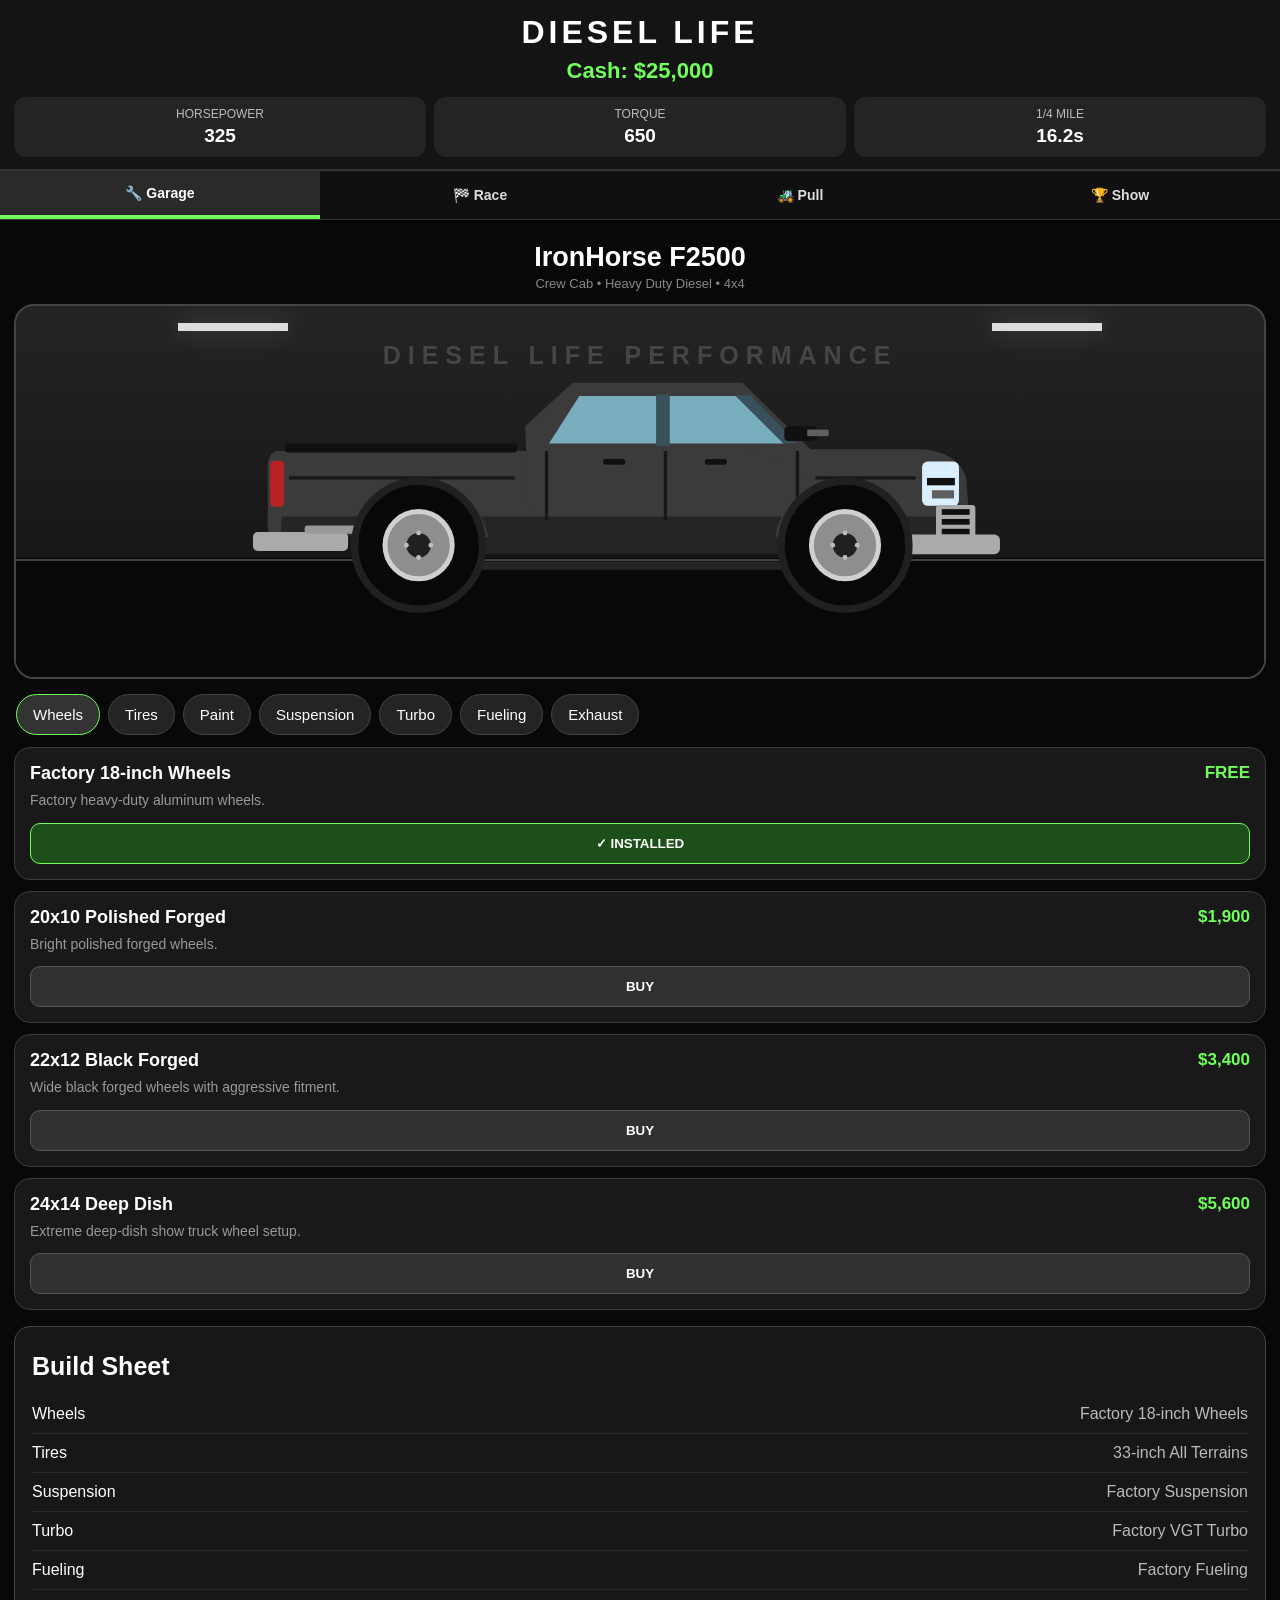
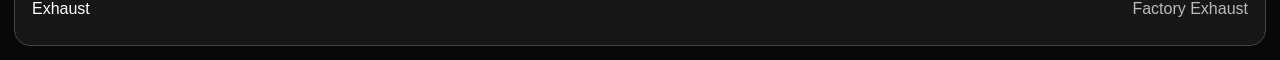
==== commit 5bcd74b3: "Diesel Life V4" ====
--- a/index.html
+++ b/index.html
@@ -2,391 +2,304 @@
 <html lang="en">
 <head>
 <meta charset="UTF-8">
-<meta name="viewport" content="width=device-width, initial-scale=1.0">
+<meta name="viewport" content="width=device-width,initial-scale=1,maximum-scale=1">
+<meta name="theme-color" content="#090909">
 <title>Diesel Life</title>
 
 <style>
-*{
-  box-sizing:border-box;
-  margin:0;
-  padding:0;
-}
-
+*{box-sizing:border-box;margin:0;padding:0}
 body{
   font-family:Arial,Helvetica,sans-serif;
   background:#080808;
-  color:white;
+  color:#fff;
   min-height:100vh;
-}
+  -webkit-tap-highlight-color:transparent
+}
+button{font-family:inherit}
 
 header{
-  background:#151515;
-  padding:15px;
+  background:#141414;
   border-bottom:2px solid #333;
+  padding:14px 14px 12px;
   position:sticky;
   top:0;
-  z-index:50;
-}
-
+  z-index:30
+}
 .logo{
   text-align:center;
-  font-size:34px;
+  font-size:32px;
   font-weight:900;
-  letter-spacing:3px;
-}
-
-.money{
+  letter-spacing:4px
+}
+.cash{
   text-align:center;
-  color:#75ff61;
-  font-size:21px;
-  font-weight:bold;
   margin-top:7px;
-}
-
+  color:#70ff5b;
+  font-size:22px;
+  font-weight:900
+}
 .stats{
   display:grid;
   grid-template-columns:repeat(3,1fr);
   gap:8px;
-  margin-top:13px;
-}
-
+  margin-top:13px
+}
 .stat{
   background:#242424;
-  border-radius:10px;
+  border-radius:12px;
   text-align:center;
   padding:10px 4px;
-  font-size:13px;
-  color:#ccc;
-}
-
+  color:#bbb;
+  font-size:12px
+}
 .stat strong{
   display:block;
-  color:white;
+  color:#fff;
   font-size:19px;
-  margin-top:4px;
+  margin-top:4px
 }
 
 nav{
   display:grid;
   grid-template-columns:repeat(4,1fr);
-  background:#121212;
-  border-bottom:1px solid #333;
   position:sticky;
-  top:137px;
-  z-index:40;
-}
-
+  top:132px;
+  z-index:25;
+  background:#101010;
+  border-bottom:1px solid #333
+}
 nav button{
-  padding:15px 3px;
-  background:#121212;
+  border:0;
+  background:#101010;
   color:#ddd;
-  border:none;
-  font-weight:bold;
-  font-size:14px;
-}
-
+  padding:14px 2px;
+  font-weight:800;
+  font-size:14px
+}
 nav button.active{
-  background:#2c2c2c;
-  color:white;
-  border-bottom:4px solid #75ff61;
+  background:#2a2a2a;
+  border-bottom:4px solid #70ff5b;
+  color:#fff
 }
 
 .screen{
   display:none;
-  padding:14px;
-}
-
-.screen.active{
-  display:block;
-}
-
-.truck-title{
+  padding:14px
+}
+.screen.active{display:block}
+
+.truck-name{
+  text-align:center;
+  font-size:27px;
+  font-weight:900;
+  margin:8px 0 3px
+}
+.truck-info{
+  text-align:center;
+  color:#888;
+  font-size:13px;
+  margin-bottom:13px
+}
+
+/* GARAGE */
+
+.garage{
+  height:375px;
+  position:relative;
+  overflow:hidden;
+  border:2px solid #444;
+  border-radius:20px;
+  background:
+    linear-gradient(to bottom,#242424 0%,#171717 68%,#080808 68%,#080808 100%)
+}
+.shop-sign{
+  position:absolute;
+  top:35px;
+  width:100%;
   text-align:center;
   font-size:25px;
-  font-weight:900;
-  margin:5px 0 12px;
-}
-
-.truck-subtitle{
-  text-align:center;
-  color:#888;
-  margin-top:-7px;
-  margin-bottom:12px;
-  font-size:13px;
-}
-
-/* GARAGE */
-
-.garage{
-  height:370px;
-  border:2px solid #444;
-  border-radius:20px;
-  overflow:hidden;
-  position:relative;
-  background:
-    linear-gradient(
-      to bottom,
-      #232323 0%,
-      #181818 65%,
-      #090909 65%,
-      #090909 100%
-    );
-}
-
-.shop-sign{
+  color:#454545;
+  letter-spacing:7px;
+  font-weight:900
+}
+.ceiling-light{
   position:absolute;
-  top:26px;
+  top:17px;
+  width:110px;
+  height:8px;
+  background:#ddd;
+  box-shadow:0 0 26px rgba(255,255,255,.22)
+}
+.ceiling-light.left{left:13%}
+.ceiling-light.right{right:13%}
+.back-line{
+  position:absolute;
   width:100%;
-  text-align:center;
-  color:#3f3f3f;
-  font-size:28px;
-  font-weight:900;
-  letter-spacing:7px;
-}
-
-.light{
-  position:absolute;
-  width:90px;
-  height:8px;
-  top:15px;
-  background:#ddd;
-  box-shadow:0 0 30px rgba(255,255,255,.25);
-}
-
-.light.one{
-  left:15%;
-}
-
-.light.two{
-  right:15%;
-}
-
+  height:2px;
+  bottom:116px;
+  background:#414141
+}
 .floor{
   position:absolute;
+  left:0;
+  right:0;
   bottom:0;
-  width:100%;
-  height:130px;
+  height:116px;
   background:
-    repeating-linear-gradient(
-      90deg,
-      #080808,
-      #080808 65px,
-      #101010 66px
-    );
-}
-
-.floor-line{
-  position:absolute;
-  bottom:128px;
-  width:100%;
-  height:3px;
-  background:#494949;
-}
-
-/* SVG TRUCK */
-
+    repeating-linear-gradient(90deg,#080808 0,#080808 74px,#101010 75px)
+}
 .truck-wrap{
   position:absolute;
+  width:104%;
+  max-width:820px;
   left:50%;
-  bottom:50px;
+  bottom:46px;
   transform:translateX(-50%);
-  width:96%;
-  max-width:700px;
-  transition:.35s ease;
-}
-
+  transition:bottom .35s ease
+}
 .truck-svg{
   width:100%;
-  overflow:visible;
-}
-
-.body-color{
-  fill:#3b3b3b;
-  transition:fill .3s;
-}
-
-.body-shadow{
-  fill:#222;
-}
-
-.window{
-  fill:#77a9ba;
-}
-
-.window-dark{
-  fill:#1d3038;
-}
-
-.trim{
-  fill:#111;
-}
-
-.chrome{
-  fill:#a7a7a7;
-}
-
-.headlight{
-  fill:#dcecff;
-}
-
-.taillight{
-  fill:#b72525;
-}
-
+  overflow:visible
+}
+
+.bodyPaint{fill:#3b3b3b;transition:fill .3s}
+.bodyDark{fill:#252525}
+.bodyLine{stroke:#171717;stroke-width:4;fill:none}
+.window{fill:#78aebe}
+.windowTint{fill:#38505a}
+.chrome{fill:#aaa}
+.darkChrome{fill:#606060}
+.black{fill:#101010}
+.lightLens{fill:#d9efff}
+.redLens{fill:#b82424}
+.underbody{fill:#252525}
+.suspensionPart{stroke:#5e5e5e;stroke-width:10;stroke-linecap:round}
+.shock{stroke:#aaa;stroke-width:7;stroke-linecap:round}
 .tire{
-  fill:#0b0b0b;
+  fill:#080808;
   stroke:#202020;
-  stroke-width:8;
-  transition:r .35s;
-}
-
+  stroke-width:9;
+  transition:r .3s
+}
 .rim{
-  fill:#888;
-  stroke:#d1d1d1;
+  fill:#8e8e8e;
+  stroke:#d0d0d0;
   stroke-width:6;
-}
-
-.rim-inner{
-  fill:#222;
-}
-
-.axle{
-  stroke:#333;
-  stroke-width:8;
-}
-
-.exhaust{
-  fill:#999;
-}
-
-/* SHOP */
-
-.category-scroll{
+  transition:r .3s
+}
+.rimHub{fill:#202020}
+.rimBolt{fill:#bdbdbd}
+.exhaustMetal{fill:#999}
+
+/* categories */
+
+.categories{
   display:flex;
   gap:8px;
   overflow-x:auto;
-  padding:15px 0 12px;
+  padding:15px 2px 12px;
   scrollbar-width:none;
-}
-
-.category-scroll::-webkit-scrollbar{
-  display:none;
-}
-
+  scroll-snap-type:x proximity
+}
+.categories::-webkit-scrollbar{display:none}
 .category{
+  flex:0 0 auto;
   white-space:nowrap;
-  background:#242424;
-  color:white;
+  padding:11px 16px;
   border:1px solid #444;
   border-radius:25px;
-  padding:11px 18px;
+  background:#242424;
+  color:#fff;
   font-size:15px;
-}
-
+  scroll-snap-align:start
+}
 .category.active{
-  border-color:#75ff61;
-  background:#343434;
+  border-color:#70ff5b;
+  background:#333
 }
 
 .parts{
   display:grid;
-  gap:11px;
-}
-
+  gap:11px
+}
 .part{
   background:#191919;
-  border:1px solid #3c3c3c;
+  border:1px solid #3b3b3b;
   border-radius:16px;
-  padding:15px;
-}
-
+  padding:15px
+}
 .part-head{
   display:flex;
   justify-content:space-between;
-  gap:12px;
-}
-
+  gap:10px
+}
 .part-name{
-  font-size:18px;
-  font-weight:800;
-}
-
+  font-weight:900;
+  font-size:18px
+}
 .part-price{
-  color:#75ff61;
-  font-size:17px;
-  font-weight:800;
-}
-
+  color:#70ff5b;
+  font-weight:900;
+  font-size:17px
+}
 .part-desc{
   color:#999;
   margin-top:7px;
-  font-size:14px;
   line-height:1.4;
-}
-
+  font-size:14px
+}
 .part button{
   width:100%;
+  border:1px solid #555;
+  background:#313131;
+  color:#fff;
   padding:12px;
-  border-radius:9px;
-  border:1px solid #555;
-  background:#303030;
-  color:white;
+  border-radius:10px;
   margin-top:12px;
-  font-weight:800;
-}
-
+  font-weight:900
+}
 .part button.installed{
-  background:#1d501a;
-  border-color:#75ff61;
+  background:#1d4f1a;
+  border-color:#70ff5b
 }
 
 .section-title{
   font-size:25px;
   font-weight:900;
-  margin:8px 0 15px;
-}
-
+  margin:8px 0 14px
+}
 .card{
   background:#191919;
   border:1px solid #444;
   border-radius:16px;
   padding:18px;
-  margin-bottom:14px;
-}
-
-.card h2{
-  margin-bottom:9px;
-}
-
+  margin-bottom:14px
+}
+.card h2{margin-bottom:8px}
 .muted{
   color:#aaa;
-  line-height:1.55;
-}
-
+  line-height:1.55
+}
 .big-btn{
   width:100%;
+  margin-top:13px;
   border:1px solid #555;
+  background:#343434;
   color:white;
-  background:#343434;
+  padding:16px;
   border-radius:12px;
-  padding:16px;
   font-size:17px;
-  font-weight:900;
-  margin-top:13px;
-}
-
-.big-btn.green{
-  background:#245f20;
-}
-
+  font-weight:900
+}
+.big-btn.green{background:#245e20}
 .result{
   display:none;
   padding:16px;
-  margin-top:13px;
-  border-radius:11px;
+  border-radius:12px;
+  margin-top:12px;
   text-align:center;
-  font-weight:bold;
   line-height:1.5;
+  font-weight:900
 }
 
 .build-sheet{
@@ -394,46 +307,30 @@
   border:1px solid #444;
   border-radius:16px;
   padding:17px;
-  margin-top:15px;
-}
-
+  margin-top:16px
+}
 .build-row{
   display:flex;
   justify-content:space-between;
-  border-bottom:1px solid #292929;
+  gap:15px;
   padding:10px 0;
-  gap:15px;
-}
-
-.build-row:last-child{
-  border:none;
-}
-
+  border-bottom:1px solid #292929
+}
+.build-row:last-child{border:0}
 .build-row span:last-child{
-  text-align:right;
   color:#bbb;
-}
-
+  text-align:right
+}
 .reset{
-  color:#ff7171;
-  border-color:#8e3939;
-  margin-top:35px;
-}
-
-@media(max-width:500px){
-
-  .garage{
-    height:335px;
-  }
-
-  .truck-wrap{
-    width:105%;
-    bottom:52px;
-  }
-
-  .logo{
-    font-size:31px;
-  }
+  color:#ff7373;
+  border-color:#853a3a;
+  margin-top:30px
+}
+
+@media(max-width:430px){
+  .garage{height:345px}
+  .truck-wrap{width:112%;bottom:48px}
+  .logo{font-size:30px}
 }
 </style>
 </head>
@@ -441,1794 +338,1120 @@
 <body>
 
 <header>
-
-<div class="logo">
-DIESEL LIFE
-</div>
-
-<div class="money">
-Cash: $<span id="money">25,000</span>
-</div>
-
-<div class="stats">
-
-<div class="stat">
-HORSEPOWER
-<strong id="hp">325</strong>
-</div>
-
-<div class="stat">
-TORQUE
-<strong id="torque">650</strong>
-</div>
-
-<div class="stat">
-1/4 MILE
-<strong id="quarter">16.2s</strong>
-</div>
-
-</div>
-
+  <div class="logo">DIESEL LIFE</div>
+  <div class="cash">Cash: $<span id="money">25,000</span></div>
+
+  <div class="stats">
+    <div class="stat">HORSEPOWER<strong id="hp">325</strong></div>
+    <div class="stat">TORQUE<strong id="torque">650</strong></div>
+    <div class="stat">1/4 MILE<strong id="quarter">16.2s</strong></div>
+  </div>
 </header>
 
 <nav>
-
-<button class="nav active"
-onclick="showScreen('garageScreen',this)">
-🔧 Garage
-</button>
-
-<button class="nav"
-onclick="showScreen('raceScreen',this)">
-🏁 Race
-</button>
-
-<button class="nav"
-onclick="showScreen('pullScreen',this)">
-🚜 Pull
-</button>
-
-<button class="nav"
-onclick="showScreen('showScreen',this)">
-🏆 Show
-</button>
-
+  <button class="nav active" onclick="showScreen('garageScreen',this)">🔧 Garage</button>
+  <button class="nav" onclick="showScreen('raceScreen',this)">🏁 Race</button>
+  <button class="nav" onclick="showScreen('pullScreen',this)">🚜 Pull</button>
+  <button class="nav" onclick="showScreen('showScreen',this)">🏆 Show</button>
 </nav>
 
-<!-- GARAGE -->
-
 <section id="garageScreen" class="screen active">
 
-<div class="truck-title">
-IronHorse F2500
-</div>
-
-<div class="truck-subtitle">
-Heavy Duty Crew Cab Diesel
-</div>
-
-<div class="garage">
-
-<div class="light one"></div>
-<div class="light two"></div>
-
-<div class="shop-sign">
-DIESEL LIFE
-</div>
-
-<div class="floor-line"></div>
-<div class="floor"></div>
-
-<div id="truckWrap" class="truck-wrap">
-
-<svg class="truck-svg"
-viewBox="0 0 900 330">
-
-<!-- rear axle -->
-<line
-class="axle"
-x1="170"
-y1="260"
-x2="730"
-y2="260"
-/>
-
-<!-- bed -->
-<path
-id="truckBed"
-class="body-color"
-d="
-M65 140
-L320 140
-L335 245
-L55 245
-L55 160
-Q55 140 65 140
-Z"
-/>
-
-<!-- crew cab -->
-<path
-id="truckCab"
-class="body-color"
-d="
-M315 105
-L370 55
-L585 55
-L660 135
-L665 245
-L320 245
-Z"
-/>
-
-<!-- hood -->
-<path
-id="truckHood"
-class="body-color"
-d="
-M580 135
-L790 138
-Q830 140 835 170
-L835 245
-L650 245
-Z"
-/>
-
-<!-- lower body shadow -->
-<rect
-class="body-shadow"
-x="65"
-y="220"
-width="745"
-height="27"
-rx="5"
-/>
-
-<!-- bed top -->
-<rect
-class="trim"
-x="72"
-y="132"
-width="235"
-height="12"
-rx="3"
-/>
-
-<!-- front window -->
-<path
-class="window"
-d="
-M500 70
-L565 70
-L620 132
-L500 132
-Z"
-/>
-
-<!-- rear window -->
-<path
-class="window"
-d="
-M382 70
-L485 70
-L485 132
-L350 132
-Z"
-/>
-
-<!-- windshield dark edge -->
-<path
-class="window-dark"
-d="
-M565 70
-L585 70
-L640 132
-L620 132
-Z"
-/>
-
-<!-- door lines -->
-<line
-x1="490"
-y1="142"
-x2="490"
-y2="225"
-stroke="#111"
-stroke-width="4"
-/>
-
-<line
-x1="350"
-y1="142"
-x2="350"
-y2="225"
-stroke="#111"
-stroke-width="4"
-/>
-
-<!-- handles -->
-<rect
-class="trim"
-x="450"
-y="150"
-width="28"
-height="6"
-rx="3"
-/>
-
-<rect
-class="trim"
-x="325"
-y="150"
-width="25"
-height="6"
-rx="3"
-/>
-
-<!-- headlights -->
-<rect
-class="headlight"
-x="788"
-y="154"
-width="38"
-height="38"
-rx="7"
-/>
-
-<rect
-class="trim"
-x="792"
-y="165"
-width="30"
-height="7"
-/>
-
-<!-- grille -->
-<rect
-class="chrome"
-x="795"
-y="196"
-width="47"
-height="50"
-rx="5"
-/>
-
-<line
-x1="805"
-y1="200"
-x2="805"
-y2="242"
-stroke="#444"
-stroke-width="4"
-/>
-
-<line
-x1="817"
-y1="200"
-x2="817"
-y2="242"
-stroke="#444"
-stroke-width="4"
-/>
-
-<line
-x1="829"
-y1="200"
-x2="829"
-y2="242"
-stroke="#444"
-stroke-width="4"
-/>
-
-<!-- bumper -->
-<rect
-class="chrome"
-x="770"
-y="241"
-width="100"
-height="22"
-rx="7"
-/>
-
-<!-- rear bumper -->
-<rect
-class="chrome"
-x="35"
-y="238"
-width="90"
-height="20"
-rx="5"
-/>
-
-<!-- taillight -->
-<rect
-class="taillight"
-x="57"
-y="153"
-width="15"
-height="47"
-rx="4"
-/>
-
-<!-- exhaust -->
-<g id="exhaustGroup">
-
-<rect
-class="exhaust"
-x="90"
-y="235"
-width="85"
-height="10"
-rx="4"
-/>
-
-</g>
-
-<!-- tires -->
-
-<circle
-id="rearTire"
-class="tire"
-cx="205"
-cy="250"
-r="72"
-/>
-
-<circle
-id="rearRim"
-class="rim"
-cx="205"
-cy="250"
-r="39"
-/>
-
-<circle
-class="rim-inner"
-cx="205"
-cy="250"
-r="12"
-/>
-
-<circle
-id="frontTire"
-class="tire"
-cx="690"
-cy="250"
-r="72"
-/>
-
-<circle
-id="frontRim"
-class="rim"
-cx="690"
-cy="250"
-r="39"
-/>
-
-<circle
-class="rim-inner"
-cx="690"
-cy="250"
-r="12"
-/>
-
-</svg>
-
-</div>
-
-</div>
-
-<div class="category-scroll">
-
-<button
-class="category active"
-onclick="selectCategory('wheels',this)">
-Wheels
-</button>
-
-<button
-class="category"
-onclick="selectCategory('tires',this)">
-Tires
-</button>
-
-<button
-class="category"
-onclick="selectCategory('paint',this)">
-Paint
-</button>
-
-<button
-class="category"
-onclick="selectCategory('suspension',this)">
-Suspension
-</button>
-
-<button
-class="category"
-onclick="selectCategory('turbo',this)">
-Turbo
-</button>
-
-<button
-class="category"
-onclick="selectCategory('engine',this)">
-Engine
-</button>
-
-<button
-class="category"
-onclick="selectCategory('exhaust',this)">
-Exhaust
-</button>
-
-</div>
-
-<div id="parts" class="parts"></div>
-
-<div class="build-sheet">
-
-<div class="section-title">
-Build Sheet
-</div>
-
-<div class="build-row">
-<span>Wheels</span>
-<span id="buildWheels"></span>
-</div>
-
-<div class="build-row">
-<span>Tires</span>
-<span id="buildTires"></span>
-</div>
-
-<div class="build-row">
-<span>Suspension</span>
-<span id="buildSuspension"></span>
-</div>
-
-<div class="build-row">
-<span>Turbo</span>
-<span id="buildTurbo"></span>
-</div>
-
-<div class="build-row">
-<span>Fueling</span>
-<span id="buildEngine"></span>
-</div>
-
-<div class="build-row">
-<span>Exhaust</span>
-<span id="buildExhaust"></span>
-</div>
-
-</div>
+  <div class="truck-name">IronHorse F2500</div>
+  <div class="truck-info">Crew Cab • Heavy Duty Diesel • 4x4</div>
+
+  <div class="garage">
+
+    <div class="ceiling-light left"></div>
+    <div class="ceiling-light right"></div>
+
+    <div class="shop-sign">DIESEL LIFE PERFORMANCE</div>
+    <div class="back-line"></div>
+    <div class="floor"></div>
+
+    <div id="truckWrap" class="truck-wrap">
+
+      <svg class="truck-svg" viewBox="0 0 1000 360">
+
+        <!-- UNDERCARRIAGE -->
+        <rect class="underbody" x="160" y="245" width="665" height="25" rx="8"/>
+
+        <g id="suspensionVisual">
+          <line class="suspensionPart" x1="260" y1="245" x2="260" y2="286"/>
+          <line class="suspensionPart" x1="735" y1="245" x2="735" y2="286"/>
+          <line class="shock" x1="300" y1="238" x2="270" y2="292"/>
+          <line class="shock" x1="695" y1="238" x2="730" y2="292"/>
+          <line class="suspensionPart" x1="205" y1="285" x2="785" y2="285"/>
+        </g>
+
+        <!-- BED -->
+        <path id="truckBed" class="bodyPaint"
+          d="M60 145
+             L365 145
+             L372 250
+             L58 250
+             Q46 250 46 236
+             L46 165
+             Q46 145 60 145 Z"/>
+
+        <!-- CAB -->
+        <path id="truckCab" class="bodyPaint"
+          d="M360 115
+             L418 62
+             L625 62
+             L708 143
+             L714 250
+             L365 250 Z"/>
+
+        <!-- FRONT CLIP / HOOD -->
+        <path id="truckFront" class="bodyPaint"
+          d="M625 143
+             L842 143
+             Q887 145 898 178
+             L903 250
+             L700 250
+             L695 165 Z"/>
+
+        <!-- BED TOP -->
+        <rect class="black" x="67" y="136" width="283" height="11" rx="3"/>
+
+        <!-- BODY LOWER SHADOW -->
+        <path class="bodyDark"
+          d="M63 225 L875 225 L895 250 L62 250 Z"/>
+
+        <!-- FRONT WINDOW -->
+        <path class="window"
+          d="M536 78
+             L617 78
+             L675 136
+             L536 136 Z"/>
+
+        <!-- REAR WINDOW -->
+        <path class="window"
+          d="M426 78
+             L520 78
+             L520 136
+             L389 136 Z"/>
+
+        <!-- B PILLAR -->
+        <rect class="windowTint" x="520" y="76" width="16" height="63"/>
+
+        <!-- WINDSHIELD EDGE -->
+        <path class="windowTint"
+          d="M616 77 L635 77 L692 136 L675 136 Z"/>
+
+        <!-- DOORS -->
+        <path class="bodyLine" d="M386 145 L386 230"/>
+        <path class="bodyLine" d="M531 145 L531 230"/>
+        <path class="bodyLine" d="M692 145 L692 230"/>
+
+        <!-- HANDLES -->
+        <rect class="black" x="455" y="155" width="27" height="7" rx="3"/>
+        <rect class="black" x="579" y="155" width="27" height="7" rx="3"/>
+
+        <!-- MIRROR -->
+        <rect class="black" x="676" y="115" width="40" height="18" rx="5"/>
+        <rect class="darkChrome" x="704" y="119" width="26" height="8"/>
+
+        <!-- FENDER BODY SHAPES -->
+        <path class="bodyPaint"
+          d="M152 250
+             Q160 190 232 190
+             Q303 190 315 250 Z"/>
+
+        <path class="bodyPaint"
+          d="M665 250
+             Q675 188 748 188
+             Q820 188 833 250 Z"/>
+
+        <!-- HEADLIGHT ASSEMBLY -->
+        <rect class="lightLens" x="844" y="158" width="45" height="54" rx="7"/>
+        <rect class="black" x="850" y="178" width="34" height="9"/>
+        <rect class="darkChrome" x="856" y="193" width="27" height="10"/>
+
+        <!-- GRILLE -->
+        <rect class="chrome" x="861" y="211" width="48" height="45" rx="4"/>
+        <rect class="black" x="868" y="216" width="34" height="7"/>
+        <rect class="black" x="868" y="228" width="34" height="7"/>
+        <rect class="black" x="868" y="240" width="34" height="7"/>
+
+        <!-- FRONT BUMPER -->
+        <rect class="chrome" x="824" y="247" width="115" height="24" rx="7"/>
+
+        <!-- REAR BUMPER -->
+        <rect class="chrome" x="28" y="244" width="116" height="23" rx="6"/>
+
+        <!-- TAILLIGHT -->
+        <rect class="redLens" x="49" y="157" width="17" height="56" rx="5"/>
+
+        <!-- FENDER / BODY LINES -->
+        <path class="bodyLine" d="M72 178 L347 178"/>
+        <path class="bodyLine" d="M714 178 L836 178"/>
+
+        <!-- EXHAUST -->
+        <g id="exhaustGroup">
+          <rect class="exhaustMetal" x="91" y="236" width="95" height="10" rx="4"/>
+        </g>
+
+        <!-- REAR TIRE -->
+        <circle id="rearTire" class="tire" cx="230" cy="260" r="78"/>
+        <circle id="rearRim" class="rim" cx="230" cy="260" r="41"/>
+        <circle class="rimHub" cx="230" cy="260" r="15"/>
+        <circle class="rimBolt" cx="230" cy="245" r="3"/>
+        <circle class="rimBolt" cx="245" cy="260" r="3"/>
+        <circle class="rimBolt" cx="230" cy="275" r="3"/>
+        <circle class="rimBolt" cx="215" cy="260" r="3"/>
+
+        <!-- FRONT TIRE -->
+        <circle id="frontTire" class="tire" cx="750" cy="260" r="78"/>
+        <circle id="frontRim" class="rim" cx="750" cy="260" r="41"/>
+        <circle class="rimHub" cx="750" cy="260" r="15"/>
+        <circle class="rimBolt" cx="750" cy="245" r="3"/>
+        <circle class="rimBolt" cx="765" cy="260" r="3"/>
+        <circle class="rimBolt" cx="750" cy="275" r="3"/>
+        <circle class="rimBolt" cx="735" cy="260" r="3"/>
+
+      </svg>
+
+    </div>
+  </div>
+
+  <div class="categories">
+    <button class="category active" onclick="selectCategory('wheels',this)">Wheels</button>
+    <button class="category" onclick="selectCategory('tires',this)">Tires</button>
+    <button class="category" onclick="selectCategory('paint',this)">Paint</button>
+    <button class="category" onclick="selectCategory('suspension',this)">Suspension</button>
+    <button class="category" onclick="selectCategory('turbo',this)">Turbo</button>
+    <button class="category" onclick="selectCategory('engine',this)">Fueling</button>
+    <button class="category" onclick="selectCategory('exhaust',this)">Exhaust</button>
+  </div>
+
+  <div id="parts" class="parts"></div>
+
+  <div class="build-sheet">
+    <div class="section-title">Build Sheet</div>
+
+    <div class="build-row">
+      <span>Wheels</span>
+      <span id="buildWheels"></span>
+    </div>
+
+    <div class="build-row">
+      <span>Tires</span>
+      <span id="buildTires"></span>
+    </div>
+
+    <div class="build-row">
+      <span>Suspension</span>
+      <span id="buildSuspension"></span>
+    </div>
+
+    <div class="build-row">
+      <span>Turbo</span>
+      <span id="buildTurbo"></span>
+    </div>
+
+    <div class="build-row">
+      <span>Fueling</span>
+      <span id="buildEngine"></span>
+    </div>
+
+    <div class="build-row">
+      <span>Exhaust</span>
+      <span id="buildExhaust"></span>
+    </div>
+  </div>
 
 </section>
 
-<!-- RACE -->
-
 <section id="raceScreen" class="screen">
 
-<div class="section-title">
-🏁 Diesel Drag Strip
-</div>
-
-<div class="card">
-
-<h2>Street Diesel</h2>
-
-<div class="muted">
-Opponent: approximately 425 HP<br>
-Entry: $500<br>
-Winner payout: $1,500
-</div>
-
-<button
-class="big-btn green"
-onclick="dragRace(425,500,1500)">
-Enter Race
-</button>
-
-</div>
-
-<div class="card">
-
-<h2>Modified Diesel</h2>
-
-<div class="muted">
-Opponent: approximately 600 HP<br>
-Entry: $1,000<br>
-Winner payout: $3,500
-</div>
-
-<button
-class="big-btn"
-onclick="dragRace(600,1000,3500)">
-Enter Race
-</button>
-
-</div>
-
-<div class="card">
-
-<h2>Outlaw Diesel</h2>
-
-<div class="muted">
-Opponent: approximately 850 HP<br>
-Entry: $2,500<br>
-Winner payout: $8,000
-</div>
-
-<button
-class="big-btn"
-onclick="dragRace(850,2500,8000)">
-Enter Race
-</button>
-
-</div>
-
-<div
-id="raceResult"
-class="result">
-</div>
+  <div class="section-title">🏁 Diesel Drag Strip</div>
+
+  <div class="card">
+    <h2>Street Diesel</h2>
+    <div class="muted">
+      Opponent: ~425 HP<br>
+      Entry: $500<br>
+      Winner payout: $1,500
+    </div>
+    <button class="big-btn green" onclick="dragRace(425,500,1500)">
+      Enter Race
+    </button>
+  </div>
+
+  <div class="card">
+    <h2>Modified Diesel</h2>
+    <div class="muted">
+      Opponent: ~600 HP<br>
+      Entry: $1,000<br>
+      Winner payout: $3,500
+    </div>
+    <button class="big-btn" onclick="dragRace(600,1000,3500)">
+      Enter Race
+    </button>
+  </div>
+
+  <div class="card">
+    <h2>Outlaw Diesel</h2>
+    <div class="muted">
+      Opponent: ~850 HP<br>
+      Entry: $2,500<br>
+      Winner payout: $8,000
+    </div>
+    <button class="big-btn" onclick="dragRace(850,2500,8000)">
+      Enter Race
+    </button>
+  </div>
+
+  <div id="raceResult" class="result"></div>
 
 </section>
 
-<!-- PULL -->
-
 <section id="pullScreen" class="screen">
 
-<div class="section-title">
-🚜 Truck Pull
-</div>
-
-<div class="card">
-
-<h2>County Fair Pull</h2>
-
-<div class="muted">
-Torque, tires and power determine how far your truck pulls the sled.<br><br>
-Entry: $750<br>
-Full Pull payout: $2,500
-</div>
-
-<button
-class="big-btn green"
-onclick="truckPull()">
-Hook to Sled
-</button>
-
-</div>
-
-<div
-id="pullResult"
-class="result">
-</div>
+  <div class="section-title">🚜 Truck Pull</div>
+
+  <div class="card">
+    <h2>County Fair Pull</h2>
+    <div class="muted">
+      Torque and tire size make a major difference.<br><br>
+      Entry: $750<br>
+      Full Pull payout: $2,500
+    </div>
+
+    <button class="big-btn green" onclick="truckPull()">
+      Hook to Sled
+    </button>
+  </div>
+
+  <div id="pullResult" class="result"></div>
 
 </section>
 
-<!-- SHOW -->
-
 <section id="showScreen" class="screen">
 
-<div class="section-title">
-🏆 Diesel Truck Shows
-</div>
-
-<div class="card">
-
-<h2>Local Diesel Meet</h2>
-
-<div class="muted">
-Judging is based on your wheels, tires, suspension, paint and overall build.
-</div>
-
-<button
-class="big-btn green"
-onclick="truckShow()">
-Enter Show — $300
-</button>
-
-</div>
-
-<div
-id="showResult"
-class="result">
-</div>
-
-<button
-class="big-btn reset"
-onclick="resetGame()">
-Reset Save
-</button>
+  <div class="section-title">🏆 Diesel Truck Shows</div>
+
+  <div class="card">
+    <h2>Local Diesel Meet</h2>
+    <div class="muted">
+      Your truck is judged on wheels, tires, suspension,
+      paint and total modifications.
+    </div>
+
+    <button class="big-btn green" onclick="truckShow()">
+      Enter Show — $300
+    </button>
+  </div>
+
+  <div id="showResult" class="result"></div>
+
+  <button class="big-btn reset" onclick="resetGame()">
+    Reset Save
+  </button>
 
 </section>
 
-
 <script>
 
-const DEFAULT_GAME = {
-
-money:25000,
-
-owned:[
-"stockWheels",
-"stockTires",
-"stockPaint",
-"stockSuspension",
-"stockTurbo",
-"stockEngine",
-"stockExhaust"
+const DEFAULT_GAME={
+  money:25000,
+
+  owned:[
+    "stockWheels",
+    "stockTires",
+    "stockPaint",
+    "stockSuspension",
+    "stockTurbo",
+    "stockEngine",
+    "stockExhaust"
+  ],
+
+  installed:{
+    wheels:"stockWheels",
+    tires:"stockTires",
+    paint:"stockPaint",
+    suspension:"stockSuspension",
+    turbo:"stockTurbo",
+    engine:"stockEngine",
+    exhaust:"stockExhaust"
+  }
+};
+
+let game;
+
+try{
+  game=JSON.parse(localStorage.getItem("dieselLifeSave")) || DEFAULT_GAME;
+}catch{
+  game=DEFAULT_GAME;
+}
+
+if(!game.owned)game.owned=[...DEFAULT_GAME.owned];
+if(!game.installed)game.installed={...DEFAULT_GAME.installed};
+
+Object.keys(DEFAULT_GAME.installed).forEach(key=>{
+  if(!game.installed[key]){
+    game.installed[key]=DEFAULT_GAME.installed[key];
+  }
+});
+
+DEFAULT_GAME.owned.forEach(id=>{
+  if(!game.owned.includes(id)){
+    game.owned.push(id);
+  }
+});
+
+const categories={
+
+wheels:[
+  {
+    id:"stockWheels",
+    name:"Factory 18-inch Wheels",
+    price:0,
+    rim:41,
+    description:"Factory heavy-duty aluminum wheels."
+  },
+  {
+    id:"chromeWheels",
+    name:"20x10 Polished Forged",
+    price:1900,
+    rim:46,
+    description:"Bright polished forged wheels."
+  },
+  {
+    id:"blackWheels",
+    name:"22x12 Black Forged",
+    price:3400,
+    rim:51,
+    description:"Wide black forged wheels with aggressive fitment."
+  },
+  {
+    id:"deepWheels",
+    name:"24x14 Deep Dish",
+    price:5600,
+    rim:57,
+    description:"Extreme deep-dish show truck wheel setup."
+  }
 ],
 
-installed:{
-
-wheels:"stockWheels",
-tires:"stockTires",
-paint:"stockPaint",
-suspension:"stockSuspension",
-turbo:"stockTurbo",
-engine:"stockEngine",
-exhaust:"stockExhaust"
-
-}
+tires:[
+  {
+    id:"stockTires",
+    name:"33-inch All Terrains",
+    price:0,
+    radius:78,
+    description:"Factory-size all-terrain tires."
+  },
+  {
+    id:"tire35",
+    name:"35-inch All Terrains",
+    price:1400,
+    radius:84,
+    description:"Larger daily-driver all-terrain tires."
+  },
+  {
+    id:"tire37",
+    name:"37-inch Mud Terrains",
+    price:2200,
+    radius:91,
+    description:"Aggressive mud terrains for lifted trucks."
+  },
+  {
+    id:"tire40",
+    name:"40-inch Mud Terrains",
+    price:3400,
+    radius:99,
+    description:"Huge tires for extreme suspension setups."
+  }
+],
+
+paint:[
+  {
+    id:"stockPaint",
+    name:"Magnetic Gray",
+    price:0,
+    color:"#3b3b3b",
+    description:"Factory dark metallic gray."
+  },
+  {
+    id:"blackPaint",
+    name:"Obsidian Black",
+    price:1400,
+    color:"#101010",
+    description:"Deep gloss black."
+  },
+  {
+    id:"whitePaint",
+    name:"Pearl White",
+    price:1800,
+    color:"#ececec",
+    description:"Bright pearl white."
+  },
+  {
+    id:"bluePaint",
+    name:"Midnight Blue",
+    price:1700,
+    color:"#112c55",
+    description:"Deep metallic blue."
+  },
+  {
+    id:"redPaint",
+    name:"Ruby Red",
+    price:1700,
+    color:"#721919",
+    description:"Dark metallic red."
+  },
+  {
+    id:"tanPaint",
+    name:"Desert Tan",
+    price:1800,
+    color:"#9c8a68",
+    description:"Heavy-duty desert tan."
+  }
+],
+
+suspension:[
+  {
+    id:"stockSuspension",
+    name:"Factory Suspension",
+    price:0,
+    height:0,
+    description:"Factory heavy-duty ride height."
+  },
+  {
+    id:"levelKit",
+    name:"2.5-inch Leveling Kit",
+    price:950,
+    height:8,
+    description:"Levels the front and improves stance."
+  },
+  {
+    id:"lift4",
+    name:"4-inch Lift",
+    price:2100,
+    height:15,
+    description:"Moderate lifted street setup."
+  },
+  {
+    id:"lift6",
+    name:"6-inch Lift",
+    price:3200,
+    height:25,
+    description:"Classic lifted diesel stance."
+  },
+  {
+    id:"lift8",
+    name:"8-inch Lift",
+    price:4500,
+    height:36,
+    description:"Large suspension lift."
+  },
+  {
+    id:"lift10",
+    name:"10-inch Show Lift",
+    price:6200,
+    height:48,
+    description:"Extreme lifted show-truck setup."
+  }
+],
+
+turbo:[
+  {
+    id:"stockTurbo",
+    name:"Factory VGT Turbo",
+    price:0,
+    hp:0,
+    torque:0,
+    description:"Factory turbocharger."
+  },
+  {
+    id:"s363",
+    name:"S363 Single Turbo",
+    price:2400,
+    hp:85,
+    torque:125,
+    description:"+85 HP • Responsive street setup."
+  },
+  {
+    id:"s366",
+    name:"S366 Single Turbo",
+    price:3400,
+    hp:150,
+    torque:210,
+    description:"+150 HP • Strong street/strip setup."
+  },
+  {
+    id:"s369",
+    name:"S369 Single Turbo",
+    price:4300,
+    hp:205,
+    torque:280,
+    description:"+205 HP • Larger performance turbo."
+  },
+  {
+    id:"s400",
+    name:"S400 Competition Turbo",
+    price:5800,
+    hp:285,
+    torque:375,
+    description:"+285 HP • Large competition-oriented turbo."
+  }
+],
+
+engine:[
+  {
+    id:"stockEngine",
+    name:"Factory Fueling",
+    price:0,
+    hp:0,
+    torque:0,
+    description:"Factory fuel system and calibration."
+  },
+  {
+    id:"tune",
+    name:"Performance Tune",
+    price:900,
+    hp:75,
+    torque:130,
+    description:"+75 HP • Performance calibration."
+  },
+  {
+    id:"injectors",
+    name:"Performance Injectors",
+    price:2900,
+    hp:150,
+    torque:220,
+    description:"+150 HP • Larger injectors."
+  },
+  {
+    id:"fuelSystem",
+    name:"High-Flow Fuel System",
+    price:4700,
+    hp:210,
+    torque:300,
+    description:"+210 HP • Upgraded pumps and fueling."
+  },
+  {
+    id:"competitionFuel",
+    name:"Competition Fueling",
+    price:6800,
+    hp:300,
+    torque:430,
+    description:"+300 HP • Full competition fuel system."
+  }
+],
+
+exhaust:[
+  {
+    id:"stockExhaust",
+    name:"Factory Exhaust",
+    price:0,
+    hp:0,
+    description:"Stock exhaust system."
+  },
+  {
+    id:"exhaust4",
+    name:"4-inch Exhaust",
+    price:850,
+    hp:15,
+    description:"+15 HP • Improved flow."
+  },
+  {
+    id:"exhaust5",
+    name:"5-inch Exhaust",
+    price:1300,
+    hp:25,
+    description:"+25 HP • Large diesel exhaust."
+  },
+  {
+    id:"bedStack",
+    name:"Single Bed Stack",
+    price:1800,
+    hp:30,
+    description:"+30 HP • Vertical stack behind the cab."
+  },
+  {
+    id:"dualStacks",
+    name:"Dual Bed Stacks",
+    price:2600,
+    hp:35,
+    description:"+35 HP • Twin vertical stacks."
+  },
+  {
+    id:"hoodStack",
+    name:"Hood Stack",
+    price:2200,
+    hp:40,
+    description:"+40 HP • Competition-style hood exit."
+  }
+]
 
 };
 
-let saved =
-JSON.parse(
-localStorage.getItem("dieselLifeSave")
-);
-
-let game = saved || DEFAULT_GAME;
-
-
-/* make older V2 saves compatible */
-
-if(!game.installed.tires){
-
-game.installed.tires =
-"stockTires";
-
-}
-
-if(!game.owned.includes("stockTires")){
-
-game.owned.push(
-"stockTires"
-);
-
-}
-
-
-const categories = {
-
-wheels:[
-
-{
-id:"stockWheels",
-name:"Factory 18-inch Wheels",
-price:0,
-rim:39,
-description:"Factory heavy-duty aluminum wheels."
-},
-
-{
-id:"chromeWheels",
-name:"20x10 Polished Wheels",
-price:1900,
-rim:43,
-description:"Bright polished street and show setup."
-},
-
-{
-id:"blackWheels",
-name:"22x12 Forged Black Wheels",
-price:3400,
-rim:47,
-description:"Wide forged wheels with an aggressive stance."
-},
-
-{
-id:"deepWheels",
-name:"24x14 Deep Dish Wheels",
-price:5600,
-rim:51,
-description:"Large deep-dish show truck setup."
-}
-
-],
-
-tires:[
-
-{
-id:"stockTires",
-name:"Factory 33-inch Tires",
-price:0,
-radius:72,
-description:"Factory all-terrain tires."
-},
-
-{
-id:"tire35",
-name:"35-inch All Terrains",
-price:1400,
-radius:77,
-description:"Larger daily-driver all-terrain tires."
-},
-
-{
-id:"tire37",
-name:"37-inch Mud Terrains",
-price:2200,
-radius:83,
-description:"Aggressive 37-inch mud terrain setup."
-},
-
-{
-id:"tire40",
-name:"40-inch Mud Terrains",
-price:3400,
-radius:90,
-description:"Massive tires built for large lift kits."
-}
-
-],
-
-paint:[
-
-{
-id:"stockPaint",
-name:"Magnetic Gray",
-price:0,
-color:"#3b3b3b",
-description:"Factory dark gray."
-},
-
-{
-id:"blackPaint",
-name:"Obsidian Black",
-price:1400,
-color:"#101010",
-description:"Deep gloss black."
-},
-
-{
-id:"whitePaint",
-name:"Pearl White",
-price:1800,
-color:"#ececec",
-description:"Bright pearl-white finish."
-},
-
-{
-id:"bluePaint",
-name:"Midnight Blue",
-price:1700,
-color:"#112c55",
-description:"Dark metallic blue."
-},
-
-{
-id:"redPaint",
-name:"Ruby Red",
-price:1700,
-color:"#721919",
-description:"Deep metallic red."
-},
-
-{
-id:"tanPaint",
-name:"Desert Tan",
-price:1800,
-color:"#9b8967",
-description:"Heavy-duty desert tan."
-}
-
-],
-
-suspension:[
-
-{
-id:"stockSuspension",
-name:"Factory Suspension",
-price:0,
-height:0,
-description:"Stock heavy-duty ride height."
-},
-
-{
-id:"levelKit",
-name:"2.5-inch Level",
-price:950,
-height:7,
-description:"Raises the front for a level stance."
-},
-
-{
-id:"lift4",
-name:"4-inch Suspension Lift",
-price:2100,
-height:14,
-description:"Moderate lifted street setup."
-},
-
-{
-id:"lift6",
-name:"6-inch Suspension Lift",
-price:3200,
-height:23,
-description:"Classic lifted diesel stance."
-},
-
-{
-id:"lift8",
-name:"8-inch Suspension Lift",
-price:4500,
-height:33,
-description:"Large suspension lift."
-},
-
-{
-id:"lift10",
-name:"10-inch Show Lift",
-price:6200,
-height:44,
-description:"Extreme show-truck stance."
-}
-
-],
-
-turbo:[
-
-{
-id:"stockTurbo",
-name:"Factory VGT Turbo",
-price:0,
-hp:0,
-torque:0,
-description:"Factory variable-geometry turbocharger."
-},
-
-{
-id:"s363",
-name:"S363 Single Turbo",
-price:2400,
-hp:85,
-torque:125,
-description:"+85 HP • Responsive street setup."
-},
-
-{
-id:"s366",
-name:"S366 Single Turbo",
-price:3400,
-hp:150,
-torque:210,
-description:"+150 HP • Strong street/strip turbo."
-},
-
-{
-id:"s369",
-name:"S369 Single Turbo",
-price:4300,
-hp:205,
-torque:280,
-description:"+205 HP • Larger performance setup."
-},
-
-{
-id:"s400",
-name:"S400 Competition Turbo",
-price:5800,
-hp:285,
-torque:375,
-description:"+285 HP • Big competition-oriented turbo."
-}
-
-],
-
-engine:[
-
-{
-id:"stockEngine",
-name:"Factory Fueling",
-price:0,
-hp:0,
-torque:0,
-description:"Factory fuel system and calibration."
-},
-
-{
-id:"tune",
-name:"Performance Tune",
-price:900,
-hp:75,
-torque:130,
-description:"+75 HP • Performance calibration."
-},
-
-{
-id:"injectors",
-name:"Performance Injectors",
-price:2900,
-hp:150,
-torque:220,
-description:"+150 HP • Larger injectors."
-},
-
-{
-id:"fuelSystem",
-name:"High-Flow Fuel System",
-price:4700,
-hp:210,
-torque:300,
-description:"+210 HP • Pumps, injectors and supporting fuel system."
-},
-
-{
-id:"competitionFuel",
-name:"Competition Fueling",
-price:6800,
-hp:300,
-torque:430,
-description:"+300 HP • Built for serious power."
-}
-
-],
-
-exhaust:[
-
-{
-id:"stockExhaust",
-name:"Factory Exhaust",
-price:0,
-hp:0,
-description:"Stock exhaust system."
-},
-
-{
-id:"exhaust4",
-name:"4-inch Exhaust",
-price:850,
-hp:15,
-description:"+15 HP • Improved flow."
-},
-
-{
-id:"exhaust5",
-name:"5-inch Exhaust",
-price:1300,
-hp:25,
-description:"+25 HP • Large diesel exhaust."
-},
-
-{
-id:"bedStack",
-name:"Single Bed Stack",
-price:1800,
-hp:30,
-description:"+30 HP • Vertical stack behind the cab."
-},
-
-{
-id:"dualStacks",
-name:"Dual Bed Stacks",
-price:2600,
-hp:35,
-description:"+35 HP • Twin vertical stacks."
-},
-
-{
-id:"hoodStack",
-name:"Hood Stack",
-price:2200,
-hp:40,
-description:"+40 HP • Competition-style hood exit."
-}
-
-]
-
-};
-
-
-let currentCategory =
-"wheels";
-
-
-function save(){
-
-localStorage.setItem(
-"dieselLifeSave",
-JSON.stringify(game)
-);
-
-}
-
+let currentCategory="wheels";
+
+function saveGame(){
+  localStorage.setItem("dieselLifeSave",JSON.stringify(game));
+}
 
 function findItem(category,id){
-
-return categories[category]
-.find(x=>x.id===id);
-
-}
-
+  return categories[category].find(x=>x.id===id);
+}
 
 function calculateStats(){
 
-let hp=325;
-let torque=650;
-
-["turbo","engine","exhaust"]
-.forEach(category=>{
-
-const item =
-findItem(
-category,
-game.installed[category]
-);
-
-if(item){
-
-hp += item.hp || 0;
-torque += item.torque || 0;
-
-}
-
-});
-
-game.hp=hp;
-game.torque=torque;
-
-let quarter =
-16.2 -
-((hp-325)/145);
-
-quarter =
-Math.max(
-8.2,
-quarter
-);
-
-document
-.getElementById("hp")
-.textContent=hp;
-
-document
-.getElementById("torque")
-.textContent=torque;
-
-document
-.getElementById("quarter")
-.textContent=
-quarter.toFixed(1)+"s";
-
-}
-
+  let hp=325;
+  let torque=650;
+
+  ["turbo","engine","exhaust"].forEach(category=>{
+    const item=findItem(category,game.installed[category]);
+
+    if(item){
+      hp+=item.hp||0;
+      torque+=item.torque||0;
+    }
+  });
+
+  game.hp=hp;
+  game.torque=torque;
+
+  let quarter=16.2-((hp-325)/145);
+  quarter=Math.max(8.2,quarter);
+
+  document.getElementById("hp").textContent=hp;
+  document.getElementById("torque").textContent=torque;
+  document.getElementById("quarter").textContent=quarter.toFixed(1)+"s";
+}
 
 function updateMoney(){
-
-document
-.getElementById("money")
-.textContent=
-game.money.toLocaleString();
-
-}
-
+  document.getElementById("money").textContent=
+    Number(game.money).toLocaleString();
+}
 
 function updateTruck(){
 
-/* PAINT */
-
-const paint =
-findItem(
-"paint",
-game.installed.paint
-);
-
-document
-.querySelectorAll(".body-color")
-.forEach(element=>{
-
-element.style.fill=
-paint.color;
-
-});
-
-
-/* SUSPENSION */
-
-const suspension =
-findItem(
-"suspension",
-game.installed.suspension
-);
-
-document
-.getElementById("truckWrap")
-.style.bottom =
-(50+suspension.height)+"px";
-
-
-/* TIRES */
-
-const tires =
-findItem(
-"tires",
-game.installed.tires
-);
-
-document
-.getElementById("frontTire")
-.setAttribute(
-"r",
-tires.radius
-);
-
-document
-.getElementById("rearTire")
-.setAttribute(
-"r",
-tires.radius
-);
-
-
-/* WHEELS */
-
-const wheels =
-findItem(
-"wheels",
-game.installed.wheels
-);
-
-["frontRim","rearRim"]
-.forEach(id=>{
-
-document
-.getElementById(id)
-.setAttribute(
-"r",
-wheels.rim
-);
-
-});
-
-
-let rimFill="#888";
-let rimStroke="#ddd";
-
-if(
-game.installed.wheels===
-"blackWheels"
-){
-
-rimFill="#151515";
-rimStroke="#555";
-
-}
-
-if(
-game.installed.wheels===
-"chromeWheels"
-){
-
-rimFill="#bbb";
-rimStroke="#f5f5f5";
-
-}
-
-if(
-game.installed.wheels===
-"deepWheels"
-){
-
-rimFill="#999";
-rimStroke="#ffffff";
-
-}
-
-["frontRim","rearRim"]
-.forEach(id=>{
-
-document
-.getElementById(id)
-.style.fill=rimFill;
-
-document
-.getElementById(id)
-.style.stroke=rimStroke;
-
-});
-
-
-/* EXHAUST */
-
-updateExhaust();
-
-updateBuildSheet();
-
-}
-
+  const paint=findItem("paint",game.installed.paint);
+
+  document.querySelectorAll(".bodyPaint").forEach(el=>{
+    el.style.fill=paint.color;
+  });
+
+  const suspension=findItem("suspension",game.installed.suspension);
+
+  document.getElementById("truckWrap").style.bottom=
+    (46+suspension.height)+"px";
+
+  const suspensionVisual=
+    document.getElementById("suspensionVisual");
+
+  suspensionVisual.style.opacity=
+    suspension.height>=15 ? "1" : ".35";
+
+  const tires=findItem("tires",game.installed.tires);
+
+  document.getElementById("frontTire")
+    .setAttribute("r",tires.radius);
+
+  document.getElementById("rearTire")
+    .setAttribute("r",tires.radius);
+
+  const wheels=findItem("wheels",game.installed.wheels);
+
+  ["frontRim","rearRim"].forEach(id=>{
+    document.getElementById(id)
+      .setAttribute("r",wheels.rim);
+  });
+
+  let fill="#8e8e8e";
+  let stroke="#d0d0d0";
+
+  if(game.installed.wheels==="chromeWheels"){
+    fill="#c9c9c9";
+    stroke="#ffffff";
+  }
+
+  if(game.installed.wheels==="blackWheels"){
+    fill="#151515";
+    stroke="#525252";
+  }
+
+  if(game.installed.wheels==="deepWheels"){
+    fill="#a7a7a7";
+    stroke="#ffffff";
+  }
+
+  ["frontRim","rearRim"].forEach(id=>{
+    const rim=document.getElementById(id);
+    rim.style.fill=fill;
+    rim.style.stroke=stroke;
+  });
+
+  updateExhaust();
+  updateBuildSheet();
+}
 
 function updateExhaust(){
 
-const group =
-document
-.getElementById("exhaustGroup");
-
-const type =
-game.installed.exhaust;
-
-if(type==="bedStack"){
-
-group.innerHTML=`
-
-<rect
-class="exhaust"
-x="305"
-y="75"
-width="14"
-height="170"
-rx="4"
-/>
-
-<path
-class="exhaust"
-d="
-M305 78
-Q310 57 330 56
-L330 70
-Q318 70 319 84
-Z"
-/>
-
-`;
-
-}
-
-else if(type==="dualStacks"){
-
-group.innerHTML=`
-
-<rect
-class="exhaust"
-x="278"
-y="78"
-width="13"
-height="167"
-rx="4"
-/>
-
-<rect
-class="exhaust"
-x="306"
-y="78"
-width="13"
-height="167"
-rx="4"
-/>
-
-<path
-class="exhaust"
-d="
-M278 80
-Q280 60 298 58
-L298 70
-Q289 71 291 84
-Z"
-/>
-
-<path
-class="exhaust"
-d="
-M306 80
-Q308 60 326 58
-L326 70
-Q317 71 319 84
-Z"
-/>
-
-`;
-
-}
-
-else if(type==="hoodStack"){
-
-group.innerHTML=`
-
-<rect
-class="exhaust"
-x="682"
-y="90"
-width="15"
-height="155"
-rx="4"
-/>
-
-<path
-class="exhaust"
-d="
-M682 92
-Q685 72 703 70
-L703 82
-Q694 83 697 96
-Z"
-/>
-
-`;
-
-}
-
-else{
-
-group.innerHTML=`
-
-<rect
-class="exhaust"
-x="90"
-y="235"
-width="85"
-height="10"
-rx="4"
-/>
-
-`;
-
-}
-
-}
-
+  const group=document.getElementById("exhaustGroup");
+  const type=game.installed.exhaust;
+
+  if(type==="bedStack"){
+
+    group.innerHTML=`
+      <rect class="exhaustMetal"
+      x="345" y="65" width="15" height="185" rx="4"/>
+      <path class="exhaustMetal"
+      d="M345 69 Q349 50 369 48 L369 62 Q359 62 360 77 Z"/>
+    `;
+
+  }else if(type==="dualStacks"){
+
+    group.innerHTML=`
+      <rect class="exhaustMetal"
+      x="318" y="68" width="14" height="182" rx="4"/>
+      <rect class="exhaustMetal"
+      x="347" y="68" width="14" height="182" rx="4"/>
+
+      <path class="exhaustMetal"
+      d="M318 70 Q322 52 340 50 L340 63 Q331 63 332 78 Z"/>
+
+      <path class="exhaustMetal"
+      d="M347 70 Q351 52 369 50 L369 63 Q360 63 361 78 Z"/>
+    `;
+
+  }else if(type==="hoodStack"){
+
+    group.innerHTML=`
+      <rect class="exhaustMetal"
+      x="759" y="80" width="16" height="170" rx="4"/>
+
+      <path class="exhaustMetal"
+      d="M759 84 Q763 65 782 63 L782 76 Q772 76 775 91 Z"/>
+    `;
+
+  }else{
+
+    group.innerHTML=`
+      <rect class="exhaustMetal"
+      x="91" y="236" width="95" height="10" rx="4"/>
+    `;
+
+  }
+}
 
 function updateBuildSheet(){
 
-const fields={
-
-Wheels:"wheels",
-Tires:"tires",
-Suspension:"suspension",
-Turbo:"turbo",
-Engine:"engine",
-Exhaust:"exhaust"
-
-};
-
-Object.keys(fields)
-.forEach(field=>{
-
-const category=
-fields[field];
-
-const item=
-findItem(
-category,
-game.installed[category]
-);
-
-document
-.getElementById(
-"build"+field
-)
-.textContent=
-item.name;
-
-});
-
-}
-
+  const map={
+    Wheels:"wheels",
+    Tires:"tires",
+    Suspension:"suspension",
+    Turbo:"turbo",
+    Engine:"engine",
+    Exhaust:"exhaust"
+  };
+
+  Object.keys(map).forEach(name=>{
+
+    const category=map[name];
+    const item=findItem(category,game.installed[category]);
+
+    document.getElementById("build"+name).textContent=
+      item ? item.name : "Stock";
+  });
+}
 
 function renderParts(){
 
-const container=
-document.getElementById("parts");
-
-container.innerHTML="";
-
-categories[currentCategory]
-.forEach(item=>{
-
-const owned=
-game.owned.includes(item.id);
-
-const installed=
-game.installed[currentCategory]===
-item.id;
-
-const part=
-document.createElement("div");
-
-part.className="part";
-
-part.innerHTML=`
-
-<div class="part-head">
-
-<div class="part-name">
-${item.name}
-</div>
-
-<div class="part-price">
-${
-item.price===0
-?
-"FREE"
-:
-"$"+item.price.toLocaleString()
-}
-</div>
-
-</div>
-
-<div class="part-desc">
-${item.description}
-</div>
-
-<button
-class="${installed?"installed":""}"
-onclick="
-buyPart(
-'${currentCategory}',
-'${item.id}'
-)
-">
-
-${
-installed
-?
-"✓ INSTALLED"
-:
-owned
-?
-"INSTALL"
-:
-"BUY"
-}
-
-</button>
-
-`;
-
-container.appendChild(part);
-
-});
-
-}
-
+  const container=document.getElementById("parts");
+  container.innerHTML="";
+
+  categories[currentCategory].forEach(item=>{
+
+    const owned=game.owned.includes(item.id);
+
+    const installed=
+      game.installed[currentCategory]===item.id;
+
+    const card=document.createElement("div");
+    card.className="part";
+
+    card.innerHTML=`
+      <div class="part-head">
+        <div class="part-name">${item.name}</div>
+
+        <div class="part-price">
+          ${item.price===0 ? "FREE" : "$"+item.price.toLocaleString()}
+        </div>
+      </div>
+
+      <div class="part-desc">
+        ${item.description}
+      </div>
+
+      <button
+      class="${installed ? "installed" : ""}"
+      onclick="buyPart('${currentCategory}','${item.id}')">
+
+      ${
+        installed
+        ? "✓ INSTALLED"
+        : owned
+        ? "INSTALL"
+        : "BUY"
+      }
+
+      </button>
+    `;
+
+    container.appendChild(card);
+  });
+}
 
 function selectCategory(category,button){
 
-currentCategory=category;
-
-document
-.querySelectorAll(".category")
-.forEach(button=>
-button.classList.remove("active")
-);
-
-button.classList.add("active");
-
-renderParts();
-
-}
-
+  currentCategory=category;
+
+  document.querySelectorAll(".category")
+    .forEach(btn=>btn.classList.remove("active"));
+
+  button.classList.add("active");
+
+  button.scrollIntoView({
+    behavior:"smooth",
+    block:"nearest",
+    inline:"center"
+  });
+
+  renderParts();
+}
 
 function buyPart(category,id){
 
-if(
-game.installed[category]===id
-){
-
-return;
-
-}
-
-const item=
-findItem(category,id);
-
-if(game.owned.includes(id)){
-
-game.installed[category]=id;
-
-save();
-updateAll();
-renderParts();
-
-return;
-
-}
-
-if(game.money<item.price){
-
-alert(
-"You don't have enough cash."
-);
-
-return;
-
-}
-
-game.money-=item.price;
-
-game.owned.push(id);
-
-game.installed[category]=id;
-
-save();
-
-updateAll();
-renderParts();
-
-}
-
-
-function dragRace(
-opponentHP,
-entry,
-payout
-){
-
-if(game.money<entry){
-
-alert(
-"Not enough money for the entry fee."
-);
-
-return;
-
-}
-
-game.money-=entry;
-
-const tireBonus=
-game.installed.tires==="tire37"
-?25
-:
-game.installed.tires==="tire35"
-?15
-:
-0;
-
-const player=
-game.hp+
-tireBonus+
-Math.random()*160;
-
-const opponent=
-opponentHP+
-Math.random()*150;
-
-const result=
-document.getElementById(
-"raceResult"
-);
-
-result.style.display="block";
-
-if(player>opponent){
-
-game.money+=payout;
-
-result.style.background=
-"#194b18";
-
-result.innerHTML=
-"🏆 YOU WON<br><br>$"+
-payout.toLocaleString()+
-" added to your cash.";
-
-}
-
-else{
-
-result.style.background=
-"#551818";
-
-result.innerHTML=
-"❌ YOU LOST<br><br>More power and traction could help.";
-
-}
-
-save();
-updateAll();
-
-}
-
+  if(game.installed[category]===id)return;
+
+  const item=findItem(category,id);
+
+  if(game.owned.includes(id)){
+
+    game.installed[category]=id;
+
+    saveGame();
+    updateAll();
+    renderParts();
+
+    return;
+  }
+
+  if(game.money<item.price){
+
+    alert("You don't have enough cash.");
+    return;
+  }
+
+  game.money-=item.price;
+  game.owned.push(id);
+  game.installed[category]=id;
+
+  saveGame();
+  updateAll();
+  renderParts();
+}
+
+function dragRace(opponentHP,entry,payout){
+
+  if(game.money<entry){
+    alert("Not enough cash for the entry fee.");
+    return;
+  }
+
+  game.money-=entry;
+
+  let traction=0;
+
+  if(game.installed.tires==="tire35")traction=12;
+  if(game.installed.tires==="tire37")traction=25;
+  if(game.installed.tires==="tire40")traction=18;
+
+  const player=
+    game.hp+
+    traction+
+    Math.random()*150;
+
+  const opponent=
+    opponentHP+
+    Math.random()*145;
+
+  const result=
+    document.getElementById("raceResult");
+
+  result.style.display="block";
+
+  if(player>opponent){
+
+    game.money+=payout;
+
+    result.style.background="#194b18";
+
+    result.innerHTML=
+      "🏆 YOU WON<br><br>You collected $"+
+      payout.toLocaleString();
+
+  }else{
+
+    result.style.background="#551818";
+
+    result.innerHTML=
+      "❌ YOU LOST<br><br>More power and traction could help.";
+
+  }
+
+  saveGame();
+  updateAll();
+}
 
 function truckPull(){
 
-const entry=750;
-
-if(game.money<entry){
-
-alert("Not enough cash.");
-return;
-
-}
-
-game.money-=entry;
-
-let tireBonus=0;
-
-if(
-game.installed.tires===
-"tire37"
-){
-
-tireBonus=100;
-
-}
-
-if(
-game.installed.tires===
-"tire40"
-){
-
-tireBonus=150;
-
-}
-
-const score=
-game.torque+
-tireBonus+
-Math.random()*250;
-
-const result=
-document.getElementById(
-"pullResult"
-);
-
-result.style.display=
-"block";
-
-if(score>1050){
-
-game.money+=2500;
-
-result.style.background=
-"#194b18";
-
-result.innerHTML=
-"🚜🏆 FULL PULL!<br><br>You won $2,500.";
-
-}
-
-else{
-
-result.style.background=
-"#551818";
-
-result.innerHTML=
-"🚜 The sled stopped you short.<br><br>More torque and tire could help.";
-
-}
-
-save();
-updateAll();
-
-}
-
+  const entry=750;
+
+  if(game.money<entry){
+
+    alert("Not enough cash.");
+    return;
+  }
+
+  game.money-=entry;
+
+  let tireBonus=0;
+
+  if(game.installed.tires==="tire35")tireBonus=45;
+  if(game.installed.tires==="tire37")tireBonus=110;
+  if(game.installed.tires==="tire40")tireBonus=165;
+
+  const score=
+    game.torque+
+    tireBonus+
+    Math.random()*250;
+
+  const result=
+    document.getElementById("pullResult");
+
+  result.style.display="block";
+
+  if(score>1050){
+
+    game.money+=2500;
+
+    result.style.background="#194b18";
+
+    result.innerHTML=
+      "🚜🏆 FULL PULL!<br><br>You won $2,500.";
+
+  }else{
+
+    result.style.background="#551818";
+
+    result.innerHTML=
+      "🚜 The sled stopped you short.<br><br>More torque and tire could help.";
+
+  }
+
+  saveGame();
+  updateAll();
+}
 
 function truckShow(){
 
-const entry=300;
-
-if(game.money<entry){
-
-alert("Not enough cash.");
-return;
-
-}
-
-game.money-=entry;
-
-const mods=
-game.owned.length-7;
-
-const score=
-mods*13+
-Math.random()*60;
-
-const result=
-document.getElementById(
-"showResult"
-);
-
-result.style.display=
-"block";
-
-if(score>95){
-
-game.money+=2200;
-
-result.style.background=
-"#194b18";
-
-result.innerHTML=
-"🏆 BEST IN SHOW<br><br>You won $2,200.";
-
-}
-
-else if(score>60){
-
-game.money+=800;
-
-result.style.background=
-"#554918";
-
-result.innerHTML=
-"🥈 YOU PLACED<br><br>You won $800.";
-
-}
-
-else{
-
-result.style.background=
-"#551818";
-
-result.innerHTML=
-"Your truck didn't place.<br><br>Keep building it.";
-
-}
-
-save();
-updateAll();
-
-}
-
+  const entry=300;
+
+  if(game.money<entry){
+
+    alert("Not enough cash.");
+    return;
+  }
+
+  game.money-=entry;
+
+  const mods=Math.max(0,game.owned.length-7);
+
+  let visualBonus=0;
+
+  if(game.installed.wheels!=="stockWheels")visualBonus+=12;
+  if(game.installed.paint!=="stockPaint")visualBonus+=10;
+  if(game.installed.suspension!=="stockSuspension")visualBonus+=12;
+  if(game.installed.tires!=="stockTires")visualBonus+=8;
+  if(game.installed.exhaust==="dualStacks")visualBonus+=8;
+
+  const score=
+    mods*10+
+    visualBonus+
+    Math.random()*45;
+
+  const result=
+    document.getElementById("showResult");
+
+  result.style.display="block";
+
+  if(score>95){
+
+    game.money+=2200;
+
+    result.style.background="#194b18";
+
+    result.innerHTML=
+      "🏆 BEST IN SHOW<br><br>You won $2,200.";
+
+  }else if(score>60){
+
+    game.money+=800;
+
+    result.style.background="#554918";
+
+    result.innerHTML=
+      "🥈 YOU PLACED<br><br>You won $800.";
+
+  }else{
+
+    result.style.background="#551818";
+
+    result.innerHTML=
+      "Your truck didn't place.<br><br>Keep building it.";
+
+  }
+
+  saveGame();
+  updateAll();
+}
 
 function showScreen(id,button){
 
-document
-.querySelectorAll(".screen")
-.forEach(screen=>
-screen.classList.remove("active")
-);
-
-document
-.getElementById(id)
-.classList.add("active");
-
-document
-.querySelectorAll(".nav")
-.forEach(button=>
-button.classList.remove("active")
-);
-
-button.classList.add("active");
-
-window.scrollTo(
-0,
-0
-);
-
-}
-
+  document.querySelectorAll(".screen")
+    .forEach(screen=>screen.classList.remove("active"));
+
+  document.getElementById(id)
+    .classList.add("active");
+
+  document.querySelectorAll(".nav")
+    .forEach(btn=>btn.classList.remove("active"));
+
+  button.classList.add("active");
+
+  window.scrollTo(0,0);
+}
 
 function resetGame(){
 
-if(
-confirm(
-"Delete your Diesel Life save and start over?"
-)
-){
-
-localStorage.removeItem(
-"dieselLifeSave"
-);
-
-location.reload();
-
-}
-
-}
-
+  if(confirm("Delete your Diesel Life save and start over?")){
+
+    localStorage.removeItem("dieselLifeSave");
+    location.reload();
+  }
+}
 
 function updateAll(){
-
-calculateStats();
-updateMoney();
-updateTruck();
-
+  calculateStats();
+  updateMoney();
+  updateTruck();
 }
 
 renderParts();
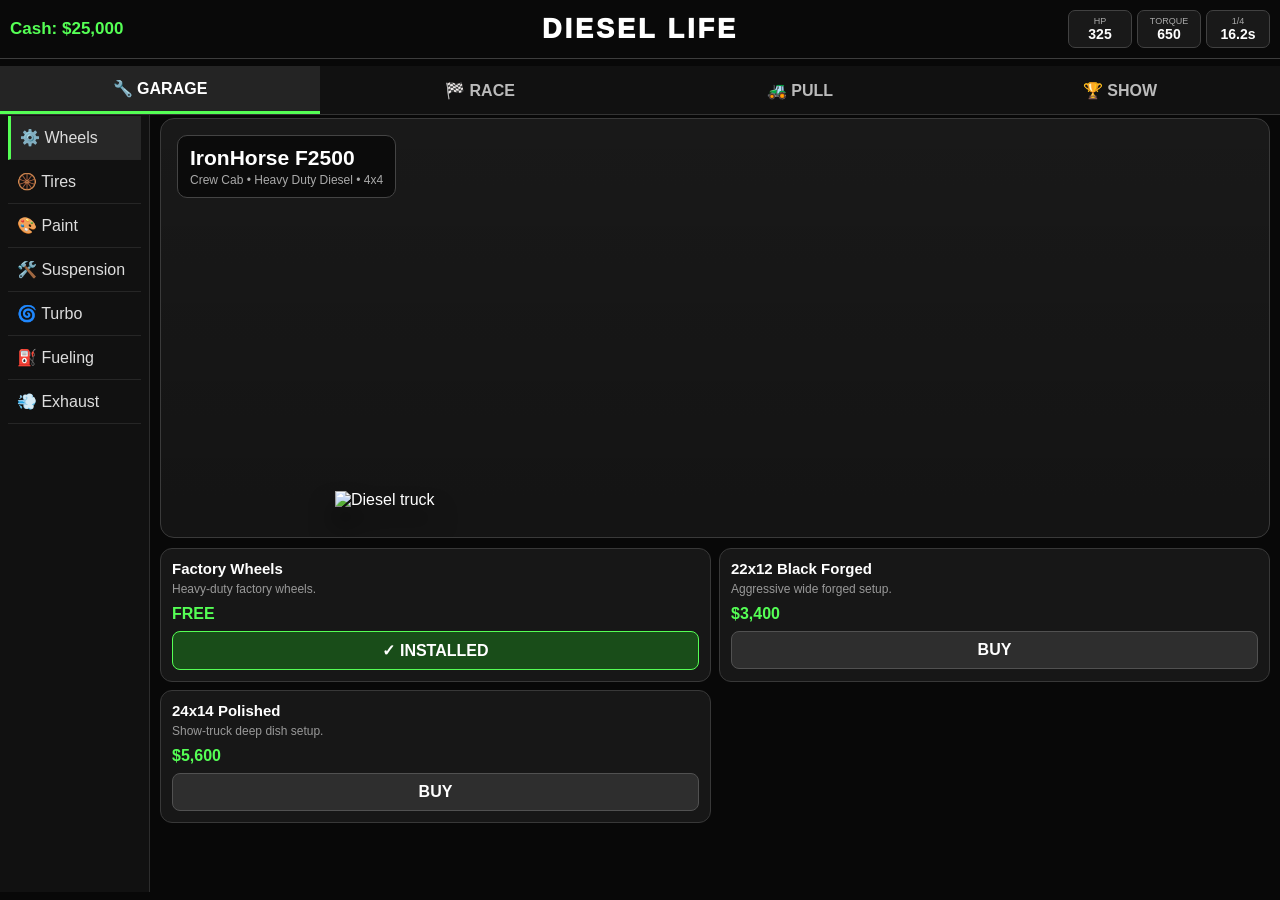
==== commit fde4f74e: "Add files via upload" ====
--- a/index.html
+++ b/index.html
@@ -2,1462 +2,261 @@
 <html lang="en">
 <head>
 <meta charset="UTF-8">
-<meta name="viewport" content="width=device-width,initial-scale=1,maximum-scale=1">
-<meta name="theme-color" content="#090909">
-<title>Diesel Life</title>
-
+<meta name="viewport" content="width=device-width,initial-scale=1,maximum-scale=1,user-scalable=no">
+<meta name="theme-color" content="#080808">
+<title>Diesel Life V6</title>
 <style>
-*{box-sizing:border-box;margin:0;padding:0}
-body{
-  font-family:Arial,Helvetica,sans-serif;
-  background:#080808;
-  color:#fff;
-  min-height:100vh;
-  -webkit-tap-highlight-color:transparent
+*{box-sizing:border-box;margin:0;padding:0;-webkit-tap-highlight-color:transparent}
+:root{
+  --bg:#080808;--panel:#151515;--panel2:#202020;--line:#3d3d3d;
+  --green:#55ff55;--muted:#a4a4a4;--danger:#ff4545;--amber:#ffd84d;
 }
-button{font-family:inherit}
-
-header{
-  background:#141414;
-  border-bottom:2px solid #333;
-  padding:14px 14px 12px;
-  position:sticky;
-  top:0;
-  z-index:30
-}
-.logo{
-  text-align:center;
-  font-size:32px;
-  font-weight:900;
-  letter-spacing:4px
-}
-.cash{
-  text-align:center;
-  margin-top:7px;
-  color:#70ff5b;
-  font-size:22px;
-  font-weight:900
-}
-.stats{
-  display:grid;
-  grid-template-columns:repeat(3,1fr);
-  gap:8px;
-  margin-top:13px
-}
-.stat{
-  background:#242424;
-  border-radius:12px;
-  text-align:center;
-  padding:10px 4px;
-  color:#bbb;
-  font-size:12px
-}
-.stat strong{
-  display:block;
-  color:#fff;
-  font-size:19px;
-  margin-top:4px
-}
-
-nav{
-  display:grid;
-  grid-template-columns:repeat(4,1fr);
-  position:sticky;
-  top:132px;
-  z-index:25;
-  background:#101010;
-  border-bottom:1px solid #333
-}
-nav button{
-  border:0;
-  background:#101010;
-  color:#ddd;
-  padding:14px 2px;
-  font-weight:800;
-  font-size:14px
-}
-nav button.active{
-  background:#2a2a2a;
-  border-bottom:4px solid #70ff5b;
-  color:#fff
-}
-
-.screen{
-  display:none;
-  padding:14px
-}
-.screen.active{display:block}
-
-.truck-name{
-  text-align:center;
-  font-size:27px;
-  font-weight:900;
-  margin:8px 0 3px
-}
-.truck-info{
-  text-align:center;
-  color:#888;
-  font-size:13px;
-  margin-bottom:13px
-}
-
-/* GARAGE */
-
-.garage{
-  height:375px;
-  position:relative;
-  overflow:hidden;
-  border:2px solid #444;
-  border-radius:20px;
-  background:
-    linear-gradient(to bottom,#242424 0%,#171717 68%,#080808 68%,#080808 100%)
-}
-.shop-sign{
-  position:absolute;
-  top:35px;
-  width:100%;
-  text-align:center;
-  font-size:25px;
-  color:#454545;
-  letter-spacing:7px;
-  font-weight:900
-}
-.ceiling-light{
-  position:absolute;
-  top:17px;
-  width:110px;
-  height:8px;
-  background:#ddd;
-  box-shadow:0 0 26px rgba(255,255,255,.22)
-}
-.ceiling-light.left{left:13%}
-.ceiling-light.right{right:13%}
-.back-line{
-  position:absolute;
-  width:100%;
-  height:2px;
-  bottom:116px;
-  background:#414141
-}
-.floor{
-  position:absolute;
-  left:0;
-  right:0;
-  bottom:0;
-  height:116px;
-  background:
-    repeating-linear-gradient(90deg,#080808 0,#080808 74px,#101010 75px)
-}
-.truck-wrap{
-  position:absolute;
-  width:104%;
-  max-width:820px;
-  left:50%;
-  bottom:46px;
-  transform:translateX(-50%);
-  transition:bottom .35s ease
-}
-.truck-svg{
-  width:100%;
-  overflow:visible
-}
-
-.bodyPaint{fill:#3b3b3b;transition:fill .3s}
-.bodyDark{fill:#252525}
-.bodyLine{stroke:#171717;stroke-width:4;fill:none}
-.window{fill:#78aebe}
-.windowTint{fill:#38505a}
-.chrome{fill:#aaa}
-.darkChrome{fill:#606060}
-.black{fill:#101010}
-.lightLens{fill:#d9efff}
-.redLens{fill:#b82424}
-.underbody{fill:#252525}
-.suspensionPart{stroke:#5e5e5e;stroke-width:10;stroke-linecap:round}
-.shock{stroke:#aaa;stroke-width:7;stroke-linecap:round}
-.tire{
-  fill:#080808;
-  stroke:#202020;
-  stroke-width:9;
-  transition:r .3s
-}
-.rim{
-  fill:#8e8e8e;
-  stroke:#d0d0d0;
-  stroke-width:6;
-  transition:r .3s
-}
-.rimHub{fill:#202020}
-.rimBolt{fill:#bdbdbd}
-.exhaustMetal{fill:#999}
-
-/* categories */
-
-.categories{
-  display:flex;
-  gap:8px;
-  overflow-x:auto;
-  padding:15px 2px 12px;
-  scrollbar-width:none;
-  scroll-snap-type:x proximity
-}
-.categories::-webkit-scrollbar{display:none}
-.category{
-  flex:0 0 auto;
-  white-space:nowrap;
-  padding:11px 16px;
-  border:1px solid #444;
-  border-radius:25px;
-  background:#242424;
-  color:#fff;
-  font-size:15px;
-  scroll-snap-align:start
-}
-.category.active{
-  border-color:#70ff5b;
-  background:#333
-}
-
-.parts{
-  display:grid;
-  gap:11px
-}
-.part{
-  background:#191919;
-  border:1px solid #3b3b3b;
-  border-radius:16px;
-  padding:15px
-}
-.part-head{
-  display:flex;
-  justify-content:space-between;
-  gap:10px
-}
-.part-name{
-  font-weight:900;
-  font-size:18px
-}
-.part-price{
-  color:#70ff5b;
-  font-weight:900;
-  font-size:17px
-}
-.part-desc{
-  color:#999;
-  margin-top:7px;
-  line-height:1.4;
-  font-size:14px
-}
-.part button{
-  width:100%;
-  border:1px solid #555;
-  background:#313131;
-  color:#fff;
-  padding:12px;
-  border-radius:10px;
-  margin-top:12px;
-  font-weight:900
-}
-.part button.installed{
-  background:#1d4f1a;
-  border-color:#70ff5b
-}
-
-.section-title{
-  font-size:25px;
-  font-weight:900;
-  margin:8px 0 14px
-}
-.card{
-  background:#191919;
-  border:1px solid #444;
-  border-radius:16px;
-  padding:18px;
-  margin-bottom:14px
-}
-.card h2{margin-bottom:8px}
-.muted{
-  color:#aaa;
-  line-height:1.55
-}
-.big-btn{
-  width:100%;
-  margin-top:13px;
-  border:1px solid #555;
-  background:#343434;
-  color:white;
-  padding:16px;
-  border-radius:12px;
-  font-size:17px;
-  font-weight:900
-}
-.big-btn.green{background:#245e20}
-.result{
-  display:none;
-  padding:16px;
-  border-radius:12px;
-  margin-top:12px;
-  text-align:center;
-  line-height:1.5;
-  font-weight:900
-}
-
-.build-sheet{
-  background:#171717;
-  border:1px solid #444;
-  border-radius:16px;
-  padding:17px;
-  margin-top:16px
-}
-.build-row{
-  display:flex;
-  justify-content:space-between;
-  gap:15px;
-  padding:10px 0;
-  border-bottom:1px solid #292929
-}
-.build-row:last-child{border:0}
-.build-row span:last-child{
-  color:#bbb;
-  text-align:right
-}
-.reset{
-  color:#ff7373;
-  border-color:#853a3a;
-  margin-top:30px
-}
-
-@media(max-width:430px){
-  .garage{height:345px}
-  .truck-wrap{width:112%;bottom:48px}
-  .logo{font-size:30px}
+body{font-family:Arial,Helvetica,sans-serif;background:var(--bg);color:white;min-height:100vh;overscroll-behavior:none}
+button{font:inherit;color:inherit;touch-action:manipulation}
+header{position:sticky;top:0;z-index:50;background:rgba(10,10,10,.97);border-bottom:1px solid var(--line);padding:10px}
+.topline{display:grid;grid-template-columns:1fr auto 1fr;align-items:center;gap:8px}
+.brand{font-size:27px;font-weight:1000;letter-spacing:3px;text-align:center}
+.cash{font-weight:900;color:var(--green);font-size:17px}
+.mini-stats{display:flex;justify-content:flex-end;gap:5px}
+.mini{background:#191919;border:1px solid #414141;border-radius:7px;padding:5px 7px;text-align:center;font-size:9px;color:#aaa;min-width:64px}
+.mini strong{display:block;font-size:14px;color:white}
+nav{position:sticky;top:66px;z-index:45;display:grid;grid-template-columns:repeat(4,1fr);background:#111;border-bottom:1px solid #333}
+nav button{border:0;background:#111;padding:13px 3px;font-weight:900;color:#bbb}
+nav button.active{background:#242424;color:white;border-bottom:3px solid var(--green)}
+.screen{display:none}.screen.active{display:block}
+.app-grid{display:grid;grid-template-columns:150px 1fr;min-height:calc(100vh - 120px)}
+.side-menu{background:#111;border-right:1px solid #2d2d2d;padding:8px;position:sticky;top:116px;height:calc(100vh - 116px);overflow:auto}
+.side-menu button{width:100%;display:flex;gap:9px;align-items:center;padding:12px 9px;background:transparent;border:0;border-bottom:1px solid #262626;color:#ddd;text-align:left}
+.side-menu button.active{background:#272727;border-left:3px solid var(--green)}
+.main{padding:10px;min-width:0}
+.hero{position:relative;border:1px solid #3a3a3a;border-radius:14px;overflow:hidden;min-height:420px;background:#1b1b1b center/cover no-repeat}
+.hero.garage-bg{background-image:linear-gradient(rgba(0,0,0,.08),rgba(0,0,0,.28)),url('assets/garage.jpg')}
+.hero-title{position:absolute;top:16px;left:16px;background:rgba(0,0,0,.55);border:1px solid #444;border-radius:10px;padding:10px 12px}
+.hero-title h1{font-size:21px}.hero-title p{color:#aaa;font-size:12px;margin-top:3px}
+.truck-layer{position:absolute;left:50%;bottom:28px;transform:translateX(-50%);width:min(78%,760px);filter:drop-shadow(0 18px 12px rgba(0,0,0,.65));transition:transform .25s,bottom .25s,filter .25s}
+.truck-layer img{width:100%;display:block}
+.smoke-container{position:absolute;left:45%;bottom:55%;width:230px;height:180px;pointer-events:none}
+.smoke{position:absolute;width:26px;height:26px;border-radius:50%;background:rgba(40,40,40,.65);filter:blur(4px);animation:smoke 1.8s linear forwards}
+@keyframes smoke{0%{transform:translate(0,0) scale(.5);opacity:.75}100%{transform:translate(-90px,-150px) scale(3.4);opacity:0}}
+.shop{display:grid;grid-template-columns:repeat(2,minmax(0,1fr));gap:8px;margin-top:10px}
+.part{background:#171717;border:1px solid #383838;border-radius:12px;padding:11px}
+.part h3{font-size:15px}.part p{color:#999;font-size:12px;line-height:1.35;margin-top:4px}.price{color:var(--green);font-weight:900;margin-top:8px}
+.part button{width:100%;margin-top:8px;background:#2e2e2e;border:1px solid #515151;border-radius:8px;padding:9px;font-weight:900}
+.part button.installed{background:#194d19;border-color:var(--green)}
+.event-menu{padding:12px;display:grid;gap:10px}.event-card{background:#171717;border:1px solid #3b3b3b;border-radius:14px;padding:15px}.event-card h2{font-size:19px}.event-card p{color:#aaa;line-height:1.5;margin-top:7px}.event-card button{width:100%;margin-top:12px;padding:14px;background:#235d20;border:1px solid #4e9149;border-radius:10px;font-weight:900}
+.game{display:none}.game.active{display:block}
+.track{position:relative;height:430px;overflow:hidden;border-bottom:1px solid #333;background:#222 center/cover no-repeat}
+.track.drag{background-image:linear-gradient(rgba(0,0,0,.2),rgba(0,0,0,.3)),url('assets/dragstrip.jpg')}
+.track.pull{background-image:linear-gradient(rgba(0,0,0,.15),rgba(0,0,0,.2)),url('assets/pulltrack.jpg')}
+.race-lane{position:absolute;left:0;right:0;height:3px;border-top:3px dashed rgba(255,255,255,.65);top:58%}
+.finish{position:absolute;right:35px;top:35%;height:42%;width:16px;background:repeating-linear-gradient(0deg,#fff 0 12px,#111 12px 24px)}
+.race-vehicle{position:absolute;width:180px;left:22px;transition:none;filter:drop-shadow(0 8px 8px rgba(0,0,0,.55))}
+.race-vehicle img{width:100%;display:block}.player{top:120px}.opponent{top:240px;filter:hue-rotate(140deg) drop-shadow(0 8px 8px rgba(0,0,0,.55))}
+.tree{position:absolute;right:14px;top:18px;background:#080808;border:2px solid #444;border-radius:10px;padding:6px;width:48px}
+.tree .l{width:25px;height:25px;margin:5px auto;border-radius:50%;background:#272727}.tree .y.on{background:var(--amber);box-shadow:0 0 16px var(--amber)}.tree .g.on{background:#49ff56;box-shadow:0 0 16px #49ff56}.tree .r.on{background:#ff3434;box-shadow:0 0 16px #ff3434}
+.hud{display:grid;grid-template-columns:repeat(4,1fr);gap:6px;padding:8px;background:#151515}.gauge{background:#252525;border-radius:9px;padding:8px 3px;text-align:center;font-size:10px;color:#aaa}.gauge strong{display:block;color:white;font-size:18px;margin-top:3px}
+.progress{height:11px;background:#262626;margin:8px;border-radius:8px;overflow:hidden}.progress>div{height:100%;width:0;background:linear-gradient(90deg,#51ff51,#ffe34f,#ff4545)}
+.status{text-align:center;min-height:46px;padding:10px;font-weight:900}
+.controls{display:grid;grid-template-columns:1.4fr 1fr;gap:9px;padding:9px}.controls button{min-height:82px;border-radius:14px;border:1px solid #555;font-size:19px;font-weight:1000}.throttle{background:#176d1c}.shift{background:#323232}
+.results{display:none;margin:10px;background:#171717;border:1px solid #3b3b3b;border-radius:12px;padding:13px;line-height:1.6}
+.pull-scene-truck,.sled{position:absolute;bottom:72px}.pull-scene-truck{left:44%;width:205px;z-index:3;filter:drop-shadow(0 8px 7px rgba(0,0,0,.5))}.pull-scene-truck img{width:100%}.sled{left:17%;width:170px;height:80px;background:#8f2020;border:4px solid #4b1111;border-radius:6px}.sled:after{content:"";position:absolute;right:-80px;bottom:14px;width:85px;height:5px;background:#777}
+.pull-mark{position:absolute;bottom:55px;border-left:2px solid rgba(255,255,255,.5);height:30px;color:#fff;font-size:10px;padding-left:3px}
+.pull-controls{padding:9px}.pull-controls button{width:100%;min-height:92px;background:#176d1c;border:1px solid #4c8c49;border-radius:14px;font-size:20px;font-weight:1000}
+.show-placeholder{padding:14px}
+@media(max-width:760px){
+  .topline{grid-template-columns:1fr}.cash{text-align:center}.mini-stats{justify-content:center}.brand{order:-1}
+  nav{top:121px}.app-grid{grid-template-columns:1fr}.side-menu{position:static;height:auto;display:flex;overflow-x:auto;border-right:0;border-bottom:1px solid #333;padding:5px}.side-menu button{flex:0 0 auto;width:auto;border-bottom:0;border-left:0!important;border-radius:20px;padding:9px 12px}.hero{min-height:390px}.truck-layer{width:96%}.shop{grid-template-columns:1fr}.main{padding:8px}.track{height:390px}.race-vehicle{width:150px}.player{top:108px}.opponent{top:216px}.pull-scene-truck{width:170px;left:46%}.sled{left:8%;width:145px}
 }
 </style>
 </head>
-
 <body>
-
 <header>
-  <div class="logo">DIESEL LIFE</div>
-  <div class="cash">Cash: $<span id="money">25,000</span></div>
-
-  <div class="stats">
-    <div class="stat">HORSEPOWER<strong id="hp">325</strong></div>
-    <div class="stat">TORQUE<strong id="torque">650</strong></div>
-    <div class="stat">1/4 MILE<strong id="quarter">16.2s</strong></div>
+  <div class="topline">
+    <div class="cash">Cash: $<span id="money">25,000</span></div>
+    <div class="brand">DIESEL LIFE</div>
+    <div class="mini-stats">
+      <div class="mini">HP<strong id="hp">325</strong></div>
+      <div class="mini">TORQUE<strong id="torque">650</strong></div>
+      <div class="mini">1/4<strong id="quarter">16.2s</strong></div>
+    </div>
   </div>
 </header>
 
 <nav>
-  <button class="nav active" onclick="showScreen('garageScreen',this)">🔧 Garage</button>
-  <button class="nav" onclick="showScreen('raceScreen',this)">🏁 Race</button>
-  <button class="nav" onclick="showScreen('pullScreen',this)">🚜 Pull</button>
-  <button class="nav" onclick="showScreen('showScreen',this)">🏆 Show</button>
+  <button class="active" onclick="openScreen('garage',this)">🔧 GARAGE</button>
+  <button onclick="openScreen('race',this)">🏁 RACE</button>
+  <button onclick="openScreen('pull',this)">🚜 PULL</button>
+  <button onclick="openScreen('show',this)">🏆 SHOW</button>
 </nav>
 
-<section id="garageScreen" class="screen active">
-
-  <div class="truck-name">IronHorse F2500</div>
-  <div class="truck-info">Crew Cab • Heavy Duty Diesel • 4x4</div>
-
-  <div class="garage">
-
-    <div class="ceiling-light left"></div>
-    <div class="ceiling-light right"></div>
-
-    <div class="shop-sign">DIESEL LIFE PERFORMANCE</div>
-    <div class="back-line"></div>
-    <div class="floor"></div>
-
-    <div id="truckWrap" class="truck-wrap">
-
-      <svg class="truck-svg" viewBox="0 0 1000 360">
-
-        <!-- UNDERCARRIAGE -->
-        <rect class="underbody" x="160" y="245" width="665" height="25" rx="8"/>
-
-        <g id="suspensionVisual">
-          <line class="suspensionPart" x1="260" y1="245" x2="260" y2="286"/>
-          <line class="suspensionPart" x1="735" y1="245" x2="735" y2="286"/>
-          <line class="shock" x1="300" y1="238" x2="270" y2="292"/>
-          <line class="shock" x1="695" y1="238" x2="730" y2="292"/>
-          <line class="suspensionPart" x1="205" y1="285" x2="785" y2="285"/>
-        </g>
-
-        <!-- BED -->
-        <path id="truckBed" class="bodyPaint"
-          d="M60 145
-             L365 145
-             L372 250
-             L58 250
-             Q46 250 46 236
-             L46 165
-             Q46 145 60 145 Z"/>
-
-        <!-- CAB -->
-        <path id="truckCab" class="bodyPaint"
-          d="M360 115
-             L418 62
-             L625 62
-             L708 143
-             L714 250
-             L365 250 Z"/>
-
-        <!-- FRONT CLIP / HOOD -->
-        <path id="truckFront" class="bodyPaint"
-          d="M625 143
-             L842 143
-             Q887 145 898 178
-             L903 250
-             L700 250
-             L695 165 Z"/>
-
-        <!-- BED TOP -->
-        <rect class="black" x="67" y="136" width="283" height="11" rx="3"/>
-
-        <!-- BODY LOWER SHADOW -->
-        <path class="bodyDark"
-          d="M63 225 L875 225 L895 250 L62 250 Z"/>
-
-        <!-- FRONT WINDOW -->
-        <path class="window"
-          d="M536 78
-             L617 78
-             L675 136
-             L536 136 Z"/>
-
-        <!-- REAR WINDOW -->
-        <path class="window"
-          d="M426 78
-             L520 78
-             L520 136
-             L389 136 Z"/>
-
-        <!-- B PILLAR -->
-        <rect class="windowTint" x="520" y="76" width="16" height="63"/>
-
-        <!-- WINDSHIELD EDGE -->
-        <path class="windowTint"
-          d="M616 77 L635 77 L692 136 L675 136 Z"/>
-
-        <!-- DOORS -->
-        <path class="bodyLine" d="M386 145 L386 230"/>
-        <path class="bodyLine" d="M531 145 L531 230"/>
-        <path class="bodyLine" d="M692 145 L692 230"/>
-
-        <!-- HANDLES -->
-        <rect class="black" x="455" y="155" width="27" height="7" rx="3"/>
-        <rect class="black" x="579" y="155" width="27" height="7" rx="3"/>
-
-        <!-- MIRROR -->
-        <rect class="black" x="676" y="115" width="40" height="18" rx="5"/>
-        <rect class="darkChrome" x="704" y="119" width="26" height="8"/>
-
-        <!-- FENDER BODY SHAPES -->
-        <path class="bodyPaint"
-          d="M152 250
-             Q160 190 232 190
-             Q303 190 315 250 Z"/>
-
-        <path class="bodyPaint"
-          d="M665 250
-             Q675 188 748 188
-             Q820 188 833 250 Z"/>
-
-        <!-- HEADLIGHT ASSEMBLY -->
-        <rect class="lightLens" x="844" y="158" width="45" height="54" rx="7"/>
-        <rect class="black" x="850" y="178" width="34" height="9"/>
-        <rect class="darkChrome" x="856" y="193" width="27" height="10"/>
-
-        <!-- GRILLE -->
-        <rect class="chrome" x="861" y="211" width="48" height="45" rx="4"/>
-        <rect class="black" x="868" y="216" width="34" height="7"/>
-        <rect class="black" x="868" y="228" width="34" height="7"/>
-        <rect class="black" x="868" y="240" width="34" height="7"/>
-
-        <!-- FRONT BUMPER -->
-        <rect class="chrome" x="824" y="247" width="115" height="24" rx="7"/>
-
-        <!-- REAR BUMPER -->
-        <rect class="chrome" x="28" y="244" width="116" height="23" rx="6"/>
-
-        <!-- TAILLIGHT -->
-        <rect class="redLens" x="49" y="157" width="17" height="56" rx="5"/>
-
-        <!-- FENDER / BODY LINES -->
-        <path class="bodyLine" d="M72 178 L347 178"/>
-        <path class="bodyLine" d="M714 178 L836 178"/>
-
-        <!-- EXHAUST -->
-        <g id="exhaustGroup">
-          <rect class="exhaustMetal" x="91" y="236" width="95" height="10" rx="4"/>
-        </g>
-
-        <!-- REAR TIRE -->
-        <circle id="rearTire" class="tire" cx="230" cy="260" r="78"/>
-        <circle id="rearRim" class="rim" cx="230" cy="260" r="41"/>
-        <circle class="rimHub" cx="230" cy="260" r="15"/>
-        <circle class="rimBolt" cx="230" cy="245" r="3"/>
-        <circle class="rimBolt" cx="245" cy="260" r="3"/>
-        <circle class="rimBolt" cx="230" cy="275" r="3"/>
-        <circle class="rimBolt" cx="215" cy="260" r="3"/>
-
-        <!-- FRONT TIRE -->
-        <circle id="frontTire" class="tire" cx="750" cy="260" r="78"/>
-        <circle id="frontRim" class="rim" cx="750" cy="260" r="41"/>
-        <circle class="rimHub" cx="750" cy="260" r="15"/>
-        <circle class="rimBolt" cx="750" cy="245" r="3"/>
-        <circle class="rimBolt" cx="765" cy="260" r="3"/>
-        <circle class="rimBolt" cx="750" cy="275" r="3"/>
-        <circle class="rimBolt" cx="735" cy="260" r="3"/>
-
-      </svg>
-
-    </div>
-  </div>
-
-  <div class="categories">
-    <button class="category active" onclick="selectCategory('wheels',this)">Wheels</button>
-    <button class="category" onclick="selectCategory('tires',this)">Tires</button>
-    <button class="category" onclick="selectCategory('paint',this)">Paint</button>
-    <button class="category" onclick="selectCategory('suspension',this)">Suspension</button>
-    <button class="category" onclick="selectCategory('turbo',this)">Turbo</button>
-    <button class="category" onclick="selectCategory('engine',this)">Fueling</button>
-    <button class="category" onclick="selectCategory('exhaust',this)">Exhaust</button>
-  </div>
-
-  <div id="parts" class="parts"></div>
-
-  <div class="build-sheet">
-    <div class="section-title">Build Sheet</div>
-
-    <div class="build-row">
-      <span>Wheels</span>
-      <span id="buildWheels"></span>
-    </div>
-
-    <div class="build-row">
-      <span>Tires</span>
-      <span id="buildTires"></span>
-    </div>
-
-    <div class="build-row">
-      <span>Suspension</span>
-      <span id="buildSuspension"></span>
-    </div>
-
-    <div class="build-row">
-      <span>Turbo</span>
-      <span id="buildTurbo"></span>
-    </div>
-
-    <div class="build-row">
-      <span>Fueling</span>
-      <span id="buildEngine"></span>
-    </div>
-
-    <div class="build-row">
-      <span>Exhaust</span>
-      <span id="buildExhaust"></span>
-    </div>
-  </div>
-
-</section>
-
-<section id="raceScreen" class="screen">
-
-  <div class="section-title">🏁 Diesel Drag Strip</div>
-
-  <div class="card">
-    <h2>Street Diesel</h2>
-    <div class="muted">
-      Opponent: ~425 HP<br>
-      Entry: $500<br>
-      Winner payout: $1,500
-    </div>
-    <button class="big-btn green" onclick="dragRace(425,500,1500)">
-      Enter Race
-    </button>
-  </div>
-
-  <div class="card">
-    <h2>Modified Diesel</h2>
-    <div class="muted">
-      Opponent: ~600 HP<br>
-      Entry: $1,000<br>
-      Winner payout: $3,500
-    </div>
-    <button class="big-btn" onclick="dragRace(600,1000,3500)">
-      Enter Race
-    </button>
-  </div>
-
-  <div class="card">
-    <h2>Outlaw Diesel</h2>
-    <div class="muted">
-      Opponent: ~850 HP<br>
-      Entry: $2,500<br>
-      Winner payout: $8,000
-    </div>
-    <button class="big-btn" onclick="dragRace(850,2500,8000)">
-      Enter Race
-    </button>
-  </div>
-
-  <div id="raceResult" class="result"></div>
-
-</section>
-
-<section id="pullScreen" class="screen">
-
-  <div class="section-title">🚜 Truck Pull</div>
-
-  <div class="card">
-    <h2>County Fair Pull</h2>
-    <div class="muted">
-      Torque and tire size make a major difference.<br><br>
-      Entry: $750<br>
-      Full Pull payout: $2,500
-    </div>
-
-    <button class="big-btn green" onclick="truckPull()">
-      Hook to Sled
-    </button>
-  </div>
-
-  <div id="pullResult" class="result"></div>
-
-</section>
-
-<section id="showScreen" class="screen">
-
-  <div class="section-title">🏆 Diesel Truck Shows</div>
-
-  <div class="card">
-    <h2>Local Diesel Meet</h2>
-    <div class="muted">
-      Your truck is judged on wheels, tires, suspension,
-      paint and total modifications.
-    </div>
-
-    <button class="big-btn green" onclick="truckShow()">
-      Enter Show — $300
-    </button>
-  </div>
-
-  <div id="showResult" class="result"></div>
-
-  <button class="big-btn reset" onclick="resetGame()">
-    Reset Save
-  </button>
-
+<section id="garage" class="screen active">
+  <div class="app-grid">
+    <aside class="side-menu" id="sideMenu">
+      <button class="active" onclick="selectCategory('wheels',this)">⚙️ Wheels</button>
+      <button onclick="selectCategory('tires',this)">🛞 Tires</button>
+      <button onclick="selectCategory('paint',this)">🎨 Paint</button>
+      <button onclick="selectCategory('suspension',this)">🛠️ Suspension</button>
+      <button onclick="selectCategory('turbo',this)">🌀 Turbo</button>
+      <button onclick="selectCategory('fueling',this)">⛽ Fueling</button>
+      <button onclick="selectCategory('exhaust',this)">💨 Exhaust</button>
+    </aside>
+    <main class="main">
+      <div class="hero garage-bg">
+        <div class="hero-title"><h1>IronHorse F2500</h1><p>Crew Cab • Heavy Duty Diesel • 4x4</p></div>
+        <div class="smoke-container" id="garageSmoke"></div>
+        <div class="truck-layer" id="truckLayer"><img src="assets/truck.png" alt="Diesel truck"></div>
+      </div>
+      <div class="shop" id="parts"></div>
+    </main>
+  </div>
+</section>
+
+<section id="race" class="screen">
+  <div id="raceMenu" class="event-menu">
+    <div class="event-card"><h2>Street Diesel</h2><p>Opponent ~425 HP<br>Entry $500 • Win $1,500</p><button onclick="startRace(425,500,1500)">START RACE</button></div>
+    <div class="event-card"><h2>Modified Diesel</h2><p>Opponent ~600 HP<br>Entry $1,000 • Win $3,500</p><button onclick="startRace(600,1000,3500)">START RACE</button></div>
+    <div class="event-card"><h2>Outlaw Diesel</h2><p>Opponent ~850 HP<br>Entry $2,500 • Win $8,000</p><button onclick="startRace(850,2500,8000)">START RACE</button></div>
+  </div>
+  <div id="raceGame" class="game">
+    <div class="track drag">
+      <div class="race-lane"></div><div class="finish"></div>
+      <div class="tree"><div id="y1" class="l y"></div><div id="y2" class="l y"></div><div id="y3" class="l y"></div><div id="green" class="l g"></div><div id="red" class="l r"></div></div>
+      <div id="raceSmoke" class="smoke-container" style="left:130px;bottom:200px"></div>
+      <div id="playerTruck" class="race-vehicle player"><img src="assets/truck.png"></div>
+      <div id="opponentTruck" class="race-vehicle opponent"><img src="assets/truck.png"></div>
+    </div>
+    <div class="hud">
+      <div class="gauge">RPM<strong id="rRpm">800</strong></div>
+      <div class="gauge">BOOST<strong id="rBoost">0 psi</strong></div>
+      <div class="gauge">MPH<strong id="rSpeed">0</strong></div>
+      <div class="gauge">GEAR<strong id="rGear">1</strong></div>
+    </div>
+    <div class="progress"><div id="rpmBar"></div></div>
+    <div class="status" id="raceStatus">Ready...</div>
+    <div class="controls">
+      <button class="throttle" onpointerdown="raceThrottle=true" onpointerup="raceThrottle=false" onpointercancel="raceThrottle=false">HOLD THROTTLE</button>
+      <button class="shift" onclick="shiftRace()">SHIFT</button>
+    </div>
+    <div id="raceResults" class="results"></div>
+    <div style="padding:0 9px 10px"><button class="big-btn" onclick="exitRace()">BACK TO RACE MENU</button></div>
+  </div>
+</section>
+
+<section id="pull" class="screen">
+  <div id="pullMenu" class="event-menu">
+    <div class="event-card"><h2>County Fair Pull</h2><p>300 ft full pull<br>Entry $750 • Win $2,500</p><button onclick="startPull()">HOOK TO SLED</button></div>
+  </div>
+  <div id="pullGame" class="game">
+    <div class="track pull">
+      <div class="pull-mark" style="left:35%">100 FT</div><div class="pull-mark" style="left:60%">200 FT</div><div class="pull-mark" style="left:86%">300 FT</div>
+      <div class="sled" id="sled"></div>
+      <div id="pullSmoke" class="smoke-container" style="left:53%;bottom:160px"></div>
+      <div class="pull-scene-truck" id="pullTruck"><img src="assets/truck.png"></div>
+    </div>
+    <div class="hud">
+      <div class="gauge">RPM<strong id="pRpm">800</strong></div>
+      <div class="gauge">BOOST<strong id="pBoost">0 psi</strong></div>
+      <div class="gauge">SPEED<strong id="pSpeed">0 mph</strong></div>
+      <div class="gauge">DISTANCE<strong id="pDistance">0 ft</strong></div>
+    </div>
+    <div class="progress"><div id="sledLoad"></div></div>
+    <div class="status" id="pullStatus">Build boost and pull.</div>
+    <div class="pull-controls">
+      <button onpointerdown="pullThrottle=true" onpointerup="pullThrottle=false" onpointercancel="pullThrottle=false">HOLD THROTTLE</button>
+    </div>
+    <div id="pullResults" class="results"></div>
+    <div style="padding:0 9px 10px"><button class="big-btn" onclick="exitPull()">BACK TO PULL MENU</button></div>
+  </div>
+</section>
+
+<section id="show" class="screen">
+  <div class="show-placeholder">
+    <div class="event-card"><h2>Local Diesel Meet</h2><p>Truck shows will be expanded after the driving modes are locked in.</p><button onclick="enterShow()">ENTER SHOW — $300</button></div>
+    <div id="showResult" class="results"></div>
+  </div>
 </section>
 
 <script>
-
-const DEFAULT_GAME={
-  money:25000,
-
-  owned:[
-    "stockWheels",
-    "stockTires",
-    "stockPaint",
-    "stockSuspension",
-    "stockTurbo",
-    "stockEngine",
-    "stockExhaust"
-  ],
-
-  installed:{
-    wheels:"stockWheels",
-    tires:"stockTires",
-    paint:"stockPaint",
-    suspension:"stockSuspension",
-    turbo:"stockTurbo",
-    engine:"stockEngine",
-    exhaust:"stockExhaust"
-  }
+const DEFAULT={
+ money:25000,
+ owned:["stockWheels","stockTires","stockPaint","stockSuspension","stockTurbo","stockFueling","stockExhaust"],
+ installed:{wheels:"stockWheels",tires:"stockTires",paint:"stockPaint",suspension:"stockSuspension",turbo:"stockTurbo",fueling:"stockFueling",exhaust:"stockExhaust"}
 };
-
 let game;
-
-try{
-  game=JSON.parse(localStorage.getItem("dieselLifeSave")) || DEFAULT_GAME;
-}catch{
-  game=DEFAULT_GAME;
-}
-
-if(!game.owned)game.owned=[...DEFAULT_GAME.owned];
-if(!game.installed)game.installed={...DEFAULT_GAME.installed};
-
-Object.keys(DEFAULT_GAME.installed).forEach(key=>{
-  if(!game.installed[key]){
-    game.installed[key]=DEFAULT_GAME.installed[key];
-  }
-});
-
-DEFAULT_GAME.owned.forEach(id=>{
-  if(!game.owned.includes(id)){
-    game.owned.push(id);
-  }
-});
+try{game=JSON.parse(localStorage.getItem("dieselLifeSaveV6"))||DEFAULT}catch{game=DEFAULT}
 
 const categories={
-
-wheels:[
-  {
-    id:"stockWheels",
-    name:"Factory 18-inch Wheels",
-    price:0,
-    rim:41,
-    description:"Factory heavy-duty aluminum wheels."
-  },
-  {
-    id:"chromeWheels",
-    name:"20x10 Polished Forged",
-    price:1900,
-    rim:46,
-    description:"Bright polished forged wheels."
-  },
-  {
-    id:"blackWheels",
-    name:"22x12 Black Forged",
-    price:3400,
-    rim:51,
-    description:"Wide black forged wheels with aggressive fitment."
-  },
-  {
-    id:"deepWheels",
-    name:"24x14 Deep Dish",
-    price:5600,
-    rim:57,
-    description:"Extreme deep-dish show truck wheel setup."
-  }
-],
-
-tires:[
-  {
-    id:"stockTires",
-    name:"33-inch All Terrains",
-    price:0,
-    radius:78,
-    description:"Factory-size all-terrain tires."
-  },
-  {
-    id:"tire35",
-    name:"35-inch All Terrains",
-    price:1400,
-    radius:84,
-    description:"Larger daily-driver all-terrain tires."
-  },
-  {
-    id:"tire37",
-    name:"37-inch Mud Terrains",
-    price:2200,
-    radius:91,
-    description:"Aggressive mud terrains for lifted trucks."
-  },
-  {
-    id:"tire40",
-    name:"40-inch Mud Terrains",
-    price:3400,
-    radius:99,
-    description:"Huge tires for extreme suspension setups."
-  }
-],
-
-paint:[
-  {
-    id:"stockPaint",
-    name:"Magnetic Gray",
-    price:0,
-    color:"#3b3b3b",
-    description:"Factory dark metallic gray."
-  },
-  {
-    id:"blackPaint",
-    name:"Obsidian Black",
-    price:1400,
-    color:"#101010",
-    description:"Deep gloss black."
-  },
-  {
-    id:"whitePaint",
-    name:"Pearl White",
-    price:1800,
-    color:"#ececec",
-    description:"Bright pearl white."
-  },
-  {
-    id:"bluePaint",
-    name:"Midnight Blue",
-    price:1700,
-    color:"#112c55",
-    description:"Deep metallic blue."
-  },
-  {
-    id:"redPaint",
-    name:"Ruby Red",
-    price:1700,
-    color:"#721919",
-    description:"Dark metallic red."
-  },
-  {
-    id:"tanPaint",
-    name:"Desert Tan",
-    price:1800,
-    color:"#9c8a68",
-    description:"Heavy-duty desert tan."
-  }
-],
-
-suspension:[
-  {
-    id:"stockSuspension",
-    name:"Factory Suspension",
-    price:0,
-    height:0,
-    description:"Factory heavy-duty ride height."
-  },
-  {
-    id:"levelKit",
-    name:"2.5-inch Leveling Kit",
-    price:950,
-    height:8,
-    description:"Levels the front and improves stance."
-  },
-  {
-    id:"lift4",
-    name:"4-inch Lift",
-    price:2100,
-    height:15,
-    description:"Moderate lifted street setup."
-  },
-  {
-    id:"lift6",
-    name:"6-inch Lift",
-    price:3200,
-    height:25,
-    description:"Classic lifted diesel stance."
-  },
-  {
-    id:"lift8",
-    name:"8-inch Lift",
-    price:4500,
-    height:36,
-    description:"Large suspension lift."
-  },
-  {
-    id:"lift10",
-    name:"10-inch Show Lift",
-    price:6200,
-    height:48,
-    description:"Extreme lifted show-truck setup."
-  }
-],
-
-turbo:[
-  {
-    id:"stockTurbo",
-    name:"Factory VGT Turbo",
-    price:0,
-    hp:0,
-    torque:0,
-    description:"Factory turbocharger."
-  },
-  {
-    id:"s363",
-    name:"S363 Single Turbo",
-    price:2400,
-    hp:85,
-    torque:125,
-    description:"+85 HP • Responsive street setup."
-  },
-  {
-    id:"s366",
-    name:"S366 Single Turbo",
-    price:3400,
-    hp:150,
-    torque:210,
-    description:"+150 HP • Strong street/strip setup."
-  },
-  {
-    id:"s369",
-    name:"S369 Single Turbo",
-    price:4300,
-    hp:205,
-    torque:280,
-    description:"+205 HP • Larger performance turbo."
-  },
-  {
-    id:"s400",
-    name:"S400 Competition Turbo",
-    price:5800,
-    hp:285,
-    torque:375,
-    description:"+285 HP • Large competition-oriented turbo."
-  }
-],
-
-engine:[
-  {
-    id:"stockEngine",
-    name:"Factory Fueling",
-    price:0,
-    hp:0,
-    torque:0,
-    description:"Factory fuel system and calibration."
-  },
-  {
-    id:"tune",
-    name:"Performance Tune",
-    price:900,
-    hp:75,
-    torque:130,
-    description:"+75 HP • Performance calibration."
-  },
-  {
-    id:"injectors",
-    name:"Performance Injectors",
-    price:2900,
-    hp:150,
-    torque:220,
-    description:"+150 HP • Larger injectors."
-  },
-  {
-    id:"fuelSystem",
-    name:"High-Flow Fuel System",
-    price:4700,
-    hp:210,
-    torque:300,
-    description:"+210 HP • Upgraded pumps and fueling."
-  },
-  {
-    id:"competitionFuel",
-    name:"Competition Fueling",
-    price:6800,
-    hp:300,
-    torque:430,
-    description:"+300 HP • Full competition fuel system."
-  }
-],
-
-exhaust:[
-  {
-    id:"stockExhaust",
-    name:"Factory Exhaust",
-    price:0,
-    hp:0,
-    description:"Stock exhaust system."
-  },
-  {
-    id:"exhaust4",
-    name:"4-inch Exhaust",
-    price:850,
-    hp:15,
-    description:"+15 HP • Improved flow."
-  },
-  {
-    id:"exhaust5",
-    name:"5-inch Exhaust",
-    price:1300,
-    hp:25,
-    description:"+25 HP • Large diesel exhaust."
-  },
-  {
-    id:"bedStack",
-    name:"Single Bed Stack",
-    price:1800,
-    hp:30,
-    description:"+30 HP • Vertical stack behind the cab."
-  },
-  {
-    id:"dualStacks",
-    name:"Dual Bed Stacks",
-    price:2600,
-    hp:35,
-    description:"+35 HP • Twin vertical stacks."
-  },
-  {
-    id:"hoodStack",
-    name:"Hood Stack",
-    price:2200,
-    hp:40,
-    description:"+40 HP • Competition-style hood exit."
-  }
-]
-
+ wheels:[
+  {id:"stockWheels",name:"Factory Wheels",price:0,desc:"Heavy-duty factory wheels."},
+  {id:"blackWheels",name:"22x12 Black Forged",price:3400,desc:"Aggressive wide forged setup."},
+  {id:"chromeWheels",name:"24x14 Polished",price:5600,desc:"Show-truck deep dish setup."}
+ ],
+ tires:[
+  {id:"stockTires",name:"33-inch A/T",price:0,desc:"Factory-size all terrain."},
+  {id:"tire37",name:"37-inch M/T",price:2200,desc:"More traction and taller stance."},
+  {id:"tire40",name:"40-inch M/T",price:3400,desc:"Huge tire for big lifts and pulls."}
+ ],
+ paint:[
+  {id:"stockPaint",name:"Magnetic Gray",price:0,desc:"Factory dark metallic gray."},
+  {id:"blackPaint",name:"Obsidian Black",price:1400,desc:"Deep gloss black."},
+  {id:"whitePaint",name:"Pearl White",price:1800,desc:"Bright pearl finish."}
+ ],
+ suspension:[
+  {id:"stockSuspension",name:"Factory Suspension",price:0,desc:"Stock ride height."},
+  {id:"lift6",name:"6-inch Lift",price:3200,desc:"Classic lifted diesel stance."},
+  {id:"lift10",name:"10-inch Show Lift",price:6200,desc:"Extreme show-truck height."}
+ ],
+ turbo:[
+  {id:"stockTurbo",name:"Factory VGT",price:0,hp:0,tq:0,spool:1},
+  {id:"s366",name:"S366 Single",price:3400,hp:150,tq:210,spool:.82},
+  {id:"s400",name:"S400 Competition",price:5800,hp:285,tq:375,spool:.62}
+ ],
+ fueling:[
+  {id:"stockFueling",name:"Factory Fueling",price:0,hp:0,tq:0,smoke:.3},
+  {id:"tune",name:"Performance Tune",price:900,hp:75,tq:130,smoke:.55},
+  {id:"injectors",name:"Large Injectors",price:2900,hp:150,tq:220,smoke:.9}
+ ],
+ exhaust:[
+  {id:"stockExhaust",name:"Factory Exhaust",price:0,hp:0,desc:"Stock exhaust."},
+  {id:"exhaust5",name:'5" Exhaust',price:1300,hp:25,desc:"Large free-flow exhaust."},
+  {id:"bedStack",name:"Single Stack",price:1800,hp:30,desc:"Vertical bed stack."},
+  {id:"dualStacks",name:"Dual Stacks",price:2600,hp:35,desc:"Twin stacks."}
+ ]
 };
 
 let currentCategory="wheels";
-
-function saveGame(){
-  localStorage.setItem("dieselLifeSave",JSON.stringify(game));
-}
-
-function findItem(category,id){
-  return categories[category].find(x=>x.id===id);
-}
-
-function calculateStats(){
-
-  let hp=325;
-  let torque=650;
-
-  ["turbo","engine","exhaust"].forEach(category=>{
-    const item=findItem(category,game.installed[category]);
-
-    if(item){
-      hp+=item.hp||0;
-      torque+=item.torque||0;
-    }
-  });
-
-  game.hp=hp;
-  game.torque=torque;
-
-  let quarter=16.2-((hp-325)/145);
-  quarter=Math.max(8.2,quarter);
-
-  document.getElementById("hp").textContent=hp;
-  document.getElementById("torque").textContent=torque;
-  document.getElementById("quarter").textContent=quarter.toFixed(1)+"s";
-}
-
-function updateMoney(){
-  document.getElementById("money").textContent=
-    Number(game.money).toLocaleString();
-}
-
-function updateTruck(){
-
-  const paint=findItem("paint",game.installed.paint);
-
-  document.querySelectorAll(".bodyPaint").forEach(el=>{
-    el.style.fill=paint.color;
-  });
-
-  const suspension=findItem("suspension",game.installed.suspension);
-
-  document.getElementById("truckWrap").style.bottom=
-    (46+suspension.height)+"px";
-
-  const suspensionVisual=
-    document.getElementById("suspensionVisual");
-
-  suspensionVisual.style.opacity=
-    suspension.height>=15 ? "1" : ".35";
-
-  const tires=findItem("tires",game.installed.tires);
-
-  document.getElementById("frontTire")
-    .setAttribute("r",tires.radius);
-
-  document.getElementById("rearTire")
-    .setAttribute("r",tires.radius);
-
-  const wheels=findItem("wheels",game.installed.wheels);
-
-  ["frontRim","rearRim"].forEach(id=>{
-    document.getElementById(id)
-      .setAttribute("r",wheels.rim);
-  });
-
-  let fill="#8e8e8e";
-  let stroke="#d0d0d0";
-
-  if(game.installed.wheels==="chromeWheels"){
-    fill="#c9c9c9";
-    stroke="#ffffff";
-  }
-
-  if(game.installed.wheels==="blackWheels"){
-    fill="#151515";
-    stroke="#525252";
-  }
-
-  if(game.installed.wheels==="deepWheels"){
-    fill="#a7a7a7";
-    stroke="#ffffff";
-  }
-
-  ["frontRim","rearRim"].forEach(id=>{
-    const rim=document.getElementById(id);
-    rim.style.fill=fill;
-    rim.style.stroke=stroke;
-  });
-
-  updateExhaust();
-  updateBuildSheet();
-}
-
-function updateExhaust(){
-
-  const group=document.getElementById("exhaustGroup");
-  const type=game.installed.exhaust;
-
-  if(type==="bedStack"){
-
-    group.innerHTML=`
-      <rect class="exhaustMetal"
-      x="345" y="65" width="15" height="185" rx="4"/>
-      <path class="exhaustMetal"
-      d="M345 69 Q349 50 369 48 L369 62 Q359 62 360 77 Z"/>
-    `;
-
-  }else if(type==="dualStacks"){
-
-    group.innerHTML=`
-      <rect class="exhaustMetal"
-      x="318" y="68" width="14" height="182" rx="4"/>
-      <rect class="exhaustMetal"
-      x="347" y="68" width="14" height="182" rx="4"/>
-
-      <path class="exhaustMetal"
-      d="M318 70 Q322 52 340 50 L340 63 Q331 63 332 78 Z"/>
-
-      <path class="exhaustMetal"
-      d="M347 70 Q351 52 369 50 L369 63 Q360 63 361 78 Z"/>
-    `;
-
-  }else if(type==="hoodStack"){
-
-    group.innerHTML=`
-      <rect class="exhaustMetal"
-      x="759" y="80" width="16" height="170" rx="4"/>
-
-      <path class="exhaustMetal"
-      d="M759 84 Q763 65 782 63 L782 76 Q772 76 775 91 Z"/>
-    `;
-
-  }else{
-
-    group.innerHTML=`
-      <rect class="exhaustMetal"
-      x="91" y="236" width="95" height="10" rx="4"/>
-    `;
-
-  }
-}
-
-function updateBuildSheet(){
-
-  const map={
-    Wheels:"wheels",
-    Tires:"tires",
-    Suspension:"suspension",
-    Turbo:"turbo",
-    Engine:"engine",
-    Exhaust:"exhaust"
-  };
-
-  Object.keys(map).forEach(name=>{
-
-    const category=map[name];
-    const item=findItem(category,game.installed[category]);
-
-    document.getElementById("build"+name).textContent=
-      item ? item.name : "Stock";
-  });
-}
-
-function renderParts(){
-
-  const container=document.getElementById("parts");
-  container.innerHTML="";
-
-  categories[currentCategory].forEach(item=>{
-
-    const owned=game.owned.includes(item.id);
-
-    const installed=
-      game.installed[currentCategory]===item.id;
-
-    const card=document.createElement("div");
-    card.className="part";
-
-    card.innerHTML=`
-      <div class="part-head">
-        <div class="part-name">${item.name}</div>
-
-        <div class="part-price">
-          ${item.price===0 ? "FREE" : "$"+item.price.toLocaleString()}
-        </div>
-      </div>
-
-      <div class="part-desc">
-        ${item.description}
-      </div>
-
-      <button
-      class="${installed ? "installed" : ""}"
-      onclick="buyPart('${currentCategory}','${item.id}')">
-
-      ${
-        installed
-        ? "✓ INSTALLED"
-        : owned
-        ? "INSTALL"
-        : "BUY"
-      }
-
-      </button>
-    `;
-
-    container.appendChild(card);
-  });
-}
-
-function selectCategory(category,button){
-
-  currentCategory=category;
-
-  document.querySelectorAll(".category")
-    .forEach(btn=>btn.classList.remove("active"));
-
-  button.classList.add("active");
-
-  button.scrollIntoView({
-    behavior:"smooth",
-    block:"nearest",
-    inline:"center"
-  });
-
-  renderParts();
-}
-
-function buyPart(category,id){
-
-  if(game.installed[category]===id)return;
-
-  const item=findItem(category,id);
-
-  if(game.owned.includes(id)){
-
-    game.installed[category]=id;
-
-    saveGame();
-    updateAll();
-    renderParts();
-
-    return;
-  }
-
-  if(game.money<item.price){
-
-    alert("You don't have enough cash.");
-    return;
-  }
-
-  game.money-=item.price;
-  game.owned.push(id);
-  game.installed[category]=id;
-
-  saveGame();
-  updateAll();
-  renderParts();
-}
-
-function dragRace(opponentHP,entry,payout){
-
-  if(game.money<entry){
-    alert("Not enough cash for the entry fee.");
-    return;
-  }
-
-  game.money-=entry;
-
-  let traction=0;
-
-  if(game.installed.tires==="tire35")traction=12;
-  if(game.installed.tires==="tire37")traction=25;
-  if(game.installed.tires==="tire40")traction=18;
-
-  const player=
-    game.hp+
-    traction+
-    Math.random()*150;
-
-  const opponent=
-    opponentHP+
-    Math.random()*145;
-
-  const result=
-    document.getElementById("raceResult");
-
-  result.style.display="block";
-
-  if(player>opponent){
-
-    game.money+=payout;
-
-    result.style.background="#194b18";
-
-    result.innerHTML=
-      "🏆 YOU WON<br><br>You collected $"+
-      payout.toLocaleString();
-
-  }else{
-
-    result.style.background="#551818";
-
-    result.innerHTML=
-      "❌ YOU LOST<br><br>More power and traction could help.";
-
-  }
-
-  saveGame();
-  updateAll();
-}
-
-function truckPull(){
-
-  const entry=750;
-
-  if(game.money<entry){
-
-    alert("Not enough cash.");
-    return;
-  }
-
-  game.money-=entry;
-
-  let tireBonus=0;
-
-  if(game.installed.tires==="tire35")tireBonus=45;
-  if(game.installed.tires==="tire37")tireBonus=110;
-  if(game.installed.tires==="tire40")tireBonus=165;
-
-  const score=
-    game.torque+
-    tireBonus+
-    Math.random()*250;
-
-  const result=
-    document.getElementById("pullResult");
-
-  result.style.display="block";
-
-  if(score>1050){
-
-    game.money+=2500;
-
-    result.style.background="#194b18";
-
-    result.innerHTML=
-      "🚜🏆 FULL PULL!<br><br>You won $2,500.";
-
-  }else{
-
-    result.style.background="#551818";
-
-    result.innerHTML=
-      "🚜 The sled stopped you short.<br><br>More torque and tire could help.";
-
-  }
-
-  saveGame();
-  updateAll();
-}
-
-function truckShow(){
-
-  const entry=300;
-
-  if(game.money<entry){
-
-    alert("Not enough cash.");
-    return;
-  }
-
-  game.money-=entry;
-
-  const mods=Math.max(0,game.owned.length-7);
-
-  let visualBonus=0;
-
-  if(game.installed.wheels!=="stockWheels")visualBonus+=12;
-  if(game.installed.paint!=="stockPaint")visualBonus+=10;
-  if(game.installed.suspension!=="stockSuspension")visualBonus+=12;
-  if(game.installed.tires!=="stockTires")visualBonus+=8;
-  if(game.installed.exhaust==="dualStacks")visualBonus+=8;
-
-  const score=
-    mods*10+
-    visualBonus+
-    Math.random()*45;
-
-  const result=
-    document.getElementById("showResult");
-
-  result.style.display="block";
-
-  if(score>95){
-
-    game.money+=2200;
-
-    result.style.background="#194b18";
-
-    result.innerHTML=
-      "🏆 BEST IN SHOW<br><br>You won $2,200.";
-
-  }else if(score>60){
-
-    game.money+=800;
-
-    result.style.background="#554918";
-
-    result.innerHTML=
-      "🥈 YOU PLACED<br><br>You won $800.";
-
-  }else{
-
-    result.style.background="#551818";
-
-    result.innerHTML=
-      "Your truck didn't place.<br><br>Keep building it.";
-
-  }
-
-  saveGame();
-  updateAll();
-}
-
-function showScreen(id,button){
-
-  document.querySelectorAll(".screen")
-    .forEach(screen=>screen.classList.remove("active"));
-
-  document.getElementById(id)
-    .classList.add("active");
-
-  document.querySelectorAll(".nav")
-    .forEach(btn=>btn.classList.remove("active"));
-
-  button.classList.add("active");
-
-  window.scrollTo(0,0);
-}
-
-function resetGame(){
-
-  if(confirm("Delete your Diesel Life save and start over?")){
-
-    localStorage.removeItem("dieselLifeSave");
-    location.reload();
-  }
-}
-
-function updateAll(){
-  calculateStats();
-  updateMoney();
-  updateTruck();
-}
-
-renderParts();
-updateAll();
-
+function save(){localStorage.setItem("dieselLifeSaveV6",JSON.stringify(game))}
+function find(c,id){return categories[c].find(x=>x.id===id)}
+function hp(){return 325+(find("turbo",game.installed.turbo)?.hp||0)+(find("fueling",game.installed.fueling)?.hp||0)+(find("exhaust",game.installed.exhaust)?.hp||0)}
+function tq(){return 650+(find("turbo",game.installed.turbo)?.tq||0)+(find("fueling",game.installed.fueling)?.tq||0)}
+function updateTop(){document.getElementById("money").textContent=game.money.toLocaleString();document.getElementById("hp").textContent=hp();document.getElementById("torque").textContent=tq();document.getElementById("quarter").textContent=Math.max(8.5,16.2-(hp()-325)/145).toFixed(1)+"s"}
+function openScreen(id,b){document.querySelectorAll(".screen").forEach(x=>x.classList.remove("active"));document.getElementById(id).classList.add("active");document.querySelectorAll("nav button").forEach(x=>x.classList.remove("active"));b.classList.add("active");window.scrollTo(0,0)}
+function selectCategory(c,b){currentCategory=c;document.querySelectorAll(".side-menu button").forEach(x=>x.classList.remove("active"));b.classList.add("active");renderParts()}
+function renderParts(){const box=document.getElementById("parts");box.innerHTML="";categories[currentCategory].forEach(item=>{const owned=game.owned.includes(item.id),installed=game.installed[currentCategory]===item.id;const el=document.createElement("div");el.className="part";el.innerHTML=`<h3>${item.name}</h3><p>${item.desc||((item.hp||0)>0?`+${item.hp} HP performance upgrade.`:"Factory setup.")}</p><div class="price">${item.price?("$"+item.price.toLocaleString()):"FREE"}</div><button class="${installed?"installed":""}" onclick="buy('${currentCategory}','${item.id}')">${installed?"✓ INSTALLED":owned?"INSTALL":"BUY"}</button>`;box.appendChild(el)})}
+function buy(c,id){const item=find(c,id);if(game.installed[c]===id)return;if(!game.owned.includes(id)){if(game.money<item.price){alert("Not enough cash.");return}game.money-=item.price;game.owned.push(id)}game.installed[c]=id;save();updateTop();renderParts();applyTruckVisuals()}
+function applyTruckVisuals(){const layer=document.getElementById("truckLayer");const lift=game.installed.suspension==="lift10"?-20:game.installed.suspension==="lift6"?-10:0;layer.style.bottom=(28-lift)+"px";const tire=game.installed.tires==="tire40"?1.08:game.installed.tires==="tire37"?1.04:1;layer.style.transform=`translateX(-50%) scale(${tire})`;let filter="drop-shadow(0 18px 12px rgba(0,0,0,.65))";if(game.installed.paint==="blackPaint")filter+=" brightness(.58)";if(game.installed.paint==="whitePaint")filter+=" brightness(1.35) saturate(.7)";layer.style.filter=filter}
+
+function puff(container,intensity=1){for(let i=0;i<Math.ceil(intensity*3);i++){const s=document.createElement("div");s.className="smoke";s.style.left=(Math.random()*25)+"px";s.style.bottom=(Math.random()*18)+"px";s.style.width=s.style.height=(18+Math.random()*20*intensity)+"px";container.appendChild(s);setTimeout(()=>s.remove(),1800)}}
+function smokeIntensity(){return (find("fueling",game.installed.fueling)?.smoke||.3)+(game.installed.exhaust==="dualStacks"?.2:game.installed.exhaust==="bedStack"?.12:0)}
+
+let raceThrottle=false,raceRunning=false,raceGreen=false,raceGear=1,rpm=800,boost=0,speed=0,dist=0,oppDist=0,raceStart=0,raceEntry=0,racePayout=0,raceOpponentHP=0,raceTimer=null;
+function startRace(opp,entry,payout){if(game.money<entry){alert("Not enough cash.");return}game.money-=entry;save();updateTop();raceOpponentHP=opp;raceEntry=entry;racePayout=payout;document.getElementById("raceMenu").style.display="none";document.getElementById("raceGame").classList.add("active");document.getElementById("raceResults").style.display="none";raceThrottle=false;raceRunning=true;raceGreen=false;raceGear=1;rpm=800;boost=0;speed=0;dist=0;oppDist=0;document.getElementById("playerTruck").style.left="22px";document.getElementById("opponentTruck").style.left="22px";["y1","y2","y3","green","red"].forEach(id=>document.getElementById(id).classList.remove("on"));treeSequence()}
+function treeSequence(){const status=document.getElementById("raceStatus");status.textContent="PRE-STAGE";setTimeout(()=>{document.getElementById("y1").classList.add("on");status.textContent="STAGE"},700);setTimeout(()=>document.getElementById("y2").classList.add("on"),1200);setTimeout(()=>document.getElementById("y3").classList.add("on"),1700);setTimeout(()=>{document.getElementById("green").classList.add("on");raceGreen=true;raceStart=performance.now();status.textContent="GO!";raceLoop()},2200)}
+function shiftRace(){if(!raceRunning||!raceGreen)return;if(raceGear<6){raceGear++;rpm*=.64;document.getElementById("raceStatus").textContent=rpm>3100?"Late shift!":"Shifted"}}
+function raceLoop(){cancelAnimationFrame(raceTimer);let last=performance.now();function loop(now){if(!raceRunning)return;const dt=Math.min(.04,(now-last)/1000);last=now;const spool=find("turbo",game.installed.turbo)?.spool||1;if(raceThrottle){boost=Math.min(45,boost+22*spool*dt);rpm+=1450*dt;const ideal=(raceGear===1?3200:3600);if(rpm>4200){rpm=4200;speed*=.995}const power=(hp()/325)*(0.55+boost/70);speed+=power*(11/raceGear)*dt*10;dist+=speed*1.4667*dt;if(Math.random()<.18) puff(document.getElementById("raceSmoke"),smokeIntensity())}else{rpm=Math.max(800,rpm-1900*dt);boost=Math.max(0,boost-18*dt);speed=Math.max(0,speed-3*dt)}
+const ratio=Math.min(1,dist/1320);const oppPower=raceOpponentHP/425;oppDist+=Math.max(0,(35+oppPower*60)*(1-Math.exp(-(now-raceStart)/1300)))*1.4667*dt;document.getElementById("playerTruck").style.left=(22+ratio*(window.innerWidth-220))+"px";document.getElementById("opponentTruck").style.left=(22+Math.min(1,oppDist/1320)*(window.innerWidth-220))+"px";document.getElementById("rRpm").textContent=Math.round(rpm);document.getElementById("rBoost").textContent=Math.round(boost)+" psi";document.getElementById("rSpeed").textContent=Math.round(speed);document.getElementById("rGear").textContent=raceGear;document.getElementById("rpmBar").style.width=Math.min(100,rpm/42)+"%";if(dist>=1320||oppDist>=1320){finishRace(now);return}raceTimer=requestAnimationFrame(loop)}raceTimer=requestAnimationFrame(loop)}
+function finishRace(now){raceRunning=false;raceThrottle=false;const playerWon=dist>=1320&&dist>=oppDist;const et=((now-raceStart)/1000).toFixed(2);const res=document.getElementById("raceResults");res.style.display="block";if(playerWon){game.money+=racePayout;res.innerHTML=`🏆 WIN<br>ET: ${et}s<br>Trap: ${Math.round(speed)} MPH<br>Payout: $${racePayout.toLocaleString()}`}else{res.innerHTML=`❌ LOSS<br>ET: ${et}s<br>Trap: ${Math.round(speed)} MPH`}save();updateTop()}
+function exitRace(){raceRunning=false;raceThrottle=false;document.getElementById("raceGame").classList.remove("active");document.getElementById("raceMenu").style.display="grid"}
+
+let pullThrottle=false,pullRunning=false,pullRpm=800,pullBoost=0,pullSpeed=0,pullDistance=0,pullTimer=null;
+function startPull(){if(game.money<750){alert("Not enough cash.");return}game.money-=750;save();updateTop();document.getElementById("pullMenu").style.display="none";document.getElementById("pullGame").classList.add("active");document.getElementById("pullResults").style.display="none";pullThrottle=false;pullRunning=true;pullRpm=800;pullBoost=0;pullSpeed=0;pullDistance=0;pullLoop()}
+function pullLoop(){cancelAnimationFrame(pullTimer);let last=performance.now();function loop(now){if(!pullRunning)return;const dt=Math.min(.04,(now-last)/1000);last=now;const load=Math.min(1,pullDistance/300);if(pullThrottle){pullBoost=Math.min(50,pullBoost+20*dt);pullRpm=Math.min(3600,pullRpm+1200*dt);const tireBonus=game.installed.tires==="tire40"?1.16:game.installed.tires==="tire37"?1.10:1;const torqueForce=(tq()/650)*tireBonus*(.65+pullBoost/65);const resistance=.8+load*1.65;pullSpeed=Math.max(0,pullSpeed+(torqueForce-resistance)*4.1*dt);pullDistance+=pullSpeed*1.4667*dt;if(Math.random()<.24)puff(document.getElementById("pullSmoke"),smokeIntensity()*1.15)}else{pullRpm=Math.max(800,pullRpm-1500*dt);pullBoost=Math.max(0,pullBoost-14*dt);pullSpeed=Math.max(0,pullSpeed-2.8*dt)}
+document.getElementById("pRpm").textContent=Math.round(pullRpm);document.getElementById("pBoost").textContent=Math.round(pullBoost)+" psi";document.getElementById("pSpeed").textContent=pullSpeed.toFixed(1)+" mph";document.getElementById("pDistance").textContent=Math.min(300,pullDistance).toFixed(0)+" ft";document.getElementById("sledLoad").style.width=(load*100)+"%";const move=Math.min(1,pullDistance/300)*(window.innerWidth*0.24);document.getElementById("pullTruck").style.transform=`translateX(${move}px)`;document.getElementById("sled").style.transform=`translateX(${move}px)`;if(pullDistance>=300){finishPull(true);return}if(load>.72&&pullSpeed<.6&&pullBoost>35){finishPull(false);return}pullTimer=requestAnimationFrame(loop)}pullTimer=requestAnimationFrame(loop)}
+function finishPull(full){pullRunning=false;pullThrottle=false;const res=document.getElementById("pullResults");res.style.display="block";if(full){game.money+=2500;res.innerHTML="🚜🏆 FULL PULL!<br>300 FT<br>Payout: $2,500"}else res.innerHTML=`SLED STOPPED YOU<br>${pullDistance.toFixed(0)} FT`;save();updateTop()}
+function exitPull(){pullRunning=false;pullThrottle=false;document.getElementById("pullGame").classList.remove("active");document.getElementById("pullMenu").style.display="grid";document.getElementById("pullTruck").style.transform="";document.getElementById("sled").style.transform=""}
+function enterShow(){if(game.money<300){alert("Not enough cash.");return}game.money-=300;const score=Math.min(100,45+(game.owned.length-7)*8+Math.random()*25);if(score>75)game.money+=1200;const r=document.getElementById("showResult");r.style.display="block";r.innerHTML=score>75?`🏆 YOU PLACED<br>Score: ${score.toFixed(0)}<br>Prize: $1,200`:`No trophy this time.<br>Score: ${score.toFixed(0)}`;save();updateTop()}
+
+renderParts();updateTop();applyTruckVisuals();
 </script>
-
 </body>
 </html>
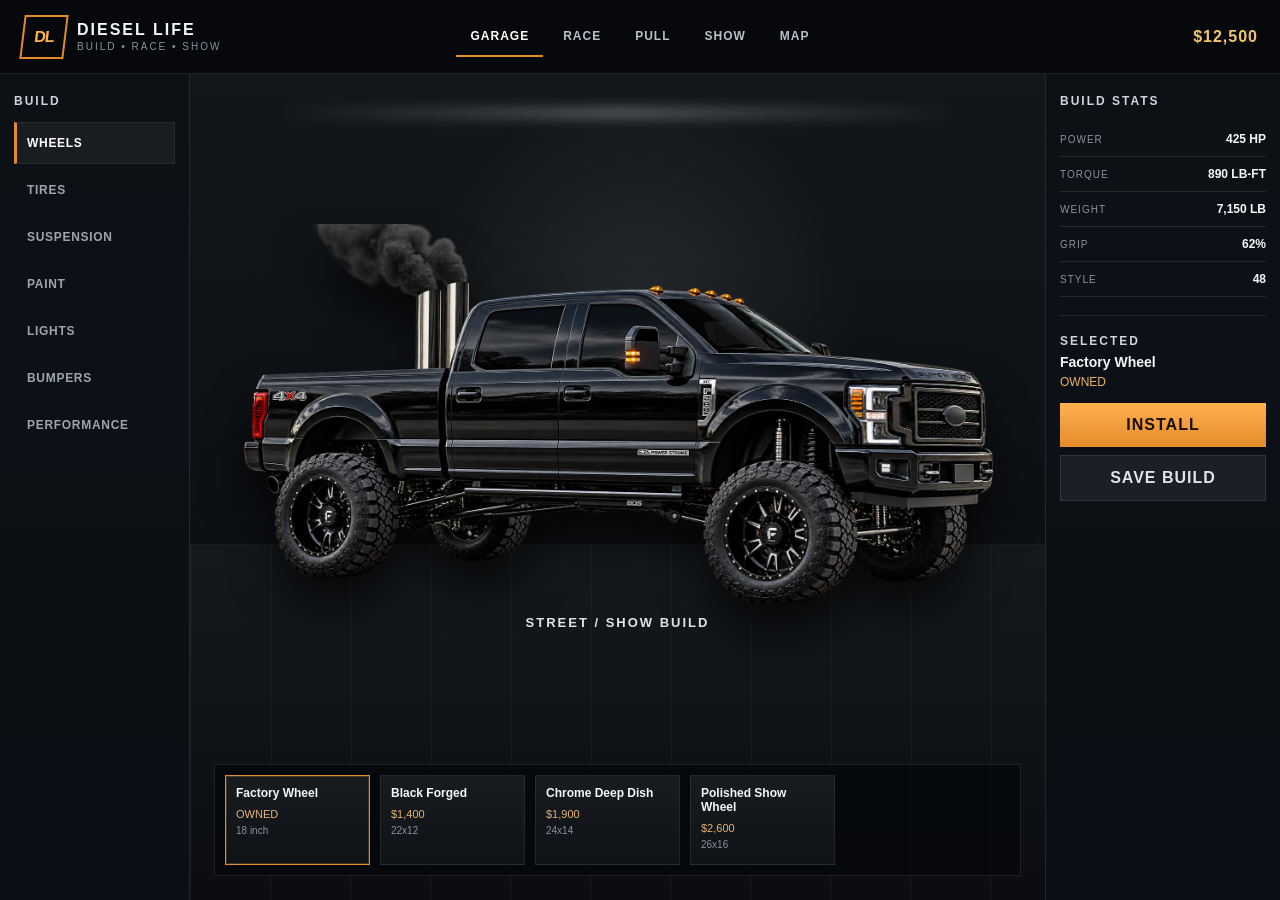
==== commit b246be24: "Rename index .html to index.html" ====
--- a/index.html
+++ b/index.html
@@ -1,262 +1,147 @@
 <!DOCTYPE html>
 <html lang="en">
 <head>
-<meta charset="UTF-8">
-<meta name="viewport" content="width=device-width,initial-scale=1,maximum-scale=1,user-scalable=no">
-<meta name="theme-color" content="#080808">
-<title>Diesel Life V6</title>
-<style>
-*{box-sizing:border-box;margin:0;padding:0;-webkit-tap-highlight-color:transparent}
-:root{
-  --bg:#080808;--panel:#151515;--panel2:#202020;--line:#3d3d3d;
-  --green:#55ff55;--muted:#a4a4a4;--danger:#ff4545;--amber:#ffd84d;
-}
-body{font-family:Arial,Helvetica,sans-serif;background:var(--bg);color:white;min-height:100vh;overscroll-behavior:none}
-button{font:inherit;color:inherit;touch-action:manipulation}
-header{position:sticky;top:0;z-index:50;background:rgba(10,10,10,.97);border-bottom:1px solid var(--line);padding:10px}
-.topline{display:grid;grid-template-columns:1fr auto 1fr;align-items:center;gap:8px}
-.brand{font-size:27px;font-weight:1000;letter-spacing:3px;text-align:center}
-.cash{font-weight:900;color:var(--green);font-size:17px}
-.mini-stats{display:flex;justify-content:flex-end;gap:5px}
-.mini{background:#191919;border:1px solid #414141;border-radius:7px;padding:5px 7px;text-align:center;font-size:9px;color:#aaa;min-width:64px}
-.mini strong{display:block;font-size:14px;color:white}
-nav{position:sticky;top:66px;z-index:45;display:grid;grid-template-columns:repeat(4,1fr);background:#111;border-bottom:1px solid #333}
-nav button{border:0;background:#111;padding:13px 3px;font-weight:900;color:#bbb}
-nav button.active{background:#242424;color:white;border-bottom:3px solid var(--green)}
-.screen{display:none}.screen.active{display:block}
-.app-grid{display:grid;grid-template-columns:150px 1fr;min-height:calc(100vh - 120px)}
-.side-menu{background:#111;border-right:1px solid #2d2d2d;padding:8px;position:sticky;top:116px;height:calc(100vh - 116px);overflow:auto}
-.side-menu button{width:100%;display:flex;gap:9px;align-items:center;padding:12px 9px;background:transparent;border:0;border-bottom:1px solid #262626;color:#ddd;text-align:left}
-.side-menu button.active{background:#272727;border-left:3px solid var(--green)}
-.main{padding:10px;min-width:0}
-.hero{position:relative;border:1px solid #3a3a3a;border-radius:14px;overflow:hidden;min-height:420px;background:#1b1b1b center/cover no-repeat}
-.hero.garage-bg{background-image:linear-gradient(rgba(0,0,0,.08),rgba(0,0,0,.28)),url('assets/garage.jpg')}
-.hero-title{position:absolute;top:16px;left:16px;background:rgba(0,0,0,.55);border:1px solid #444;border-radius:10px;padding:10px 12px}
-.hero-title h1{font-size:21px}.hero-title p{color:#aaa;font-size:12px;margin-top:3px}
-.truck-layer{position:absolute;left:50%;bottom:28px;transform:translateX(-50%);width:min(78%,760px);filter:drop-shadow(0 18px 12px rgba(0,0,0,.65));transition:transform .25s,bottom .25s,filter .25s}
-.truck-layer img{width:100%;display:block}
-.smoke-container{position:absolute;left:45%;bottom:55%;width:230px;height:180px;pointer-events:none}
-.smoke{position:absolute;width:26px;height:26px;border-radius:50%;background:rgba(40,40,40,.65);filter:blur(4px);animation:smoke 1.8s linear forwards}
-@keyframes smoke{0%{transform:translate(0,0) scale(.5);opacity:.75}100%{transform:translate(-90px,-150px) scale(3.4);opacity:0}}
-.shop{display:grid;grid-template-columns:repeat(2,minmax(0,1fr));gap:8px;margin-top:10px}
-.part{background:#171717;border:1px solid #383838;border-radius:12px;padding:11px}
-.part h3{font-size:15px}.part p{color:#999;font-size:12px;line-height:1.35;margin-top:4px}.price{color:var(--green);font-weight:900;margin-top:8px}
-.part button{width:100%;margin-top:8px;background:#2e2e2e;border:1px solid #515151;border-radius:8px;padding:9px;font-weight:900}
-.part button.installed{background:#194d19;border-color:var(--green)}
-.event-menu{padding:12px;display:grid;gap:10px}.event-card{background:#171717;border:1px solid #3b3b3b;border-radius:14px;padding:15px}.event-card h2{font-size:19px}.event-card p{color:#aaa;line-height:1.5;margin-top:7px}.event-card button{width:100%;margin-top:12px;padding:14px;background:#235d20;border:1px solid #4e9149;border-radius:10px;font-weight:900}
-.game{display:none}.game.active{display:block}
-.track{position:relative;height:430px;overflow:hidden;border-bottom:1px solid #333;background:#222 center/cover no-repeat}
-.track.drag{background-image:linear-gradient(rgba(0,0,0,.2),rgba(0,0,0,.3)),url('assets/dragstrip.jpg')}
-.track.pull{background-image:linear-gradient(rgba(0,0,0,.15),rgba(0,0,0,.2)),url('assets/pulltrack.jpg')}
-.race-lane{position:absolute;left:0;right:0;height:3px;border-top:3px dashed rgba(255,255,255,.65);top:58%}
-.finish{position:absolute;right:35px;top:35%;height:42%;width:16px;background:repeating-linear-gradient(0deg,#fff 0 12px,#111 12px 24px)}
-.race-vehicle{position:absolute;width:180px;left:22px;transition:none;filter:drop-shadow(0 8px 8px rgba(0,0,0,.55))}
-.race-vehicle img{width:100%;display:block}.player{top:120px}.opponent{top:240px;filter:hue-rotate(140deg) drop-shadow(0 8px 8px rgba(0,0,0,.55))}
-.tree{position:absolute;right:14px;top:18px;background:#080808;border:2px solid #444;border-radius:10px;padding:6px;width:48px}
-.tree .l{width:25px;height:25px;margin:5px auto;border-radius:50%;background:#272727}.tree .y.on{background:var(--amber);box-shadow:0 0 16px var(--amber)}.tree .g.on{background:#49ff56;box-shadow:0 0 16px #49ff56}.tree .r.on{background:#ff3434;box-shadow:0 0 16px #ff3434}
-.hud{display:grid;grid-template-columns:repeat(4,1fr);gap:6px;padding:8px;background:#151515}.gauge{background:#252525;border-radius:9px;padding:8px 3px;text-align:center;font-size:10px;color:#aaa}.gauge strong{display:block;color:white;font-size:18px;margin-top:3px}
-.progress{height:11px;background:#262626;margin:8px;border-radius:8px;overflow:hidden}.progress>div{height:100%;width:0;background:linear-gradient(90deg,#51ff51,#ffe34f,#ff4545)}
-.status{text-align:center;min-height:46px;padding:10px;font-weight:900}
-.controls{display:grid;grid-template-columns:1.4fr 1fr;gap:9px;padding:9px}.controls button{min-height:82px;border-radius:14px;border:1px solid #555;font-size:19px;font-weight:1000}.throttle{background:#176d1c}.shift{background:#323232}
-.results{display:none;margin:10px;background:#171717;border:1px solid #3b3b3b;border-radius:12px;padding:13px;line-height:1.6}
-.pull-scene-truck,.sled{position:absolute;bottom:72px}.pull-scene-truck{left:44%;width:205px;z-index:3;filter:drop-shadow(0 8px 7px rgba(0,0,0,.5))}.pull-scene-truck img{width:100%}.sled{left:17%;width:170px;height:80px;background:#8f2020;border:4px solid #4b1111;border-radius:6px}.sled:after{content:"";position:absolute;right:-80px;bottom:14px;width:85px;height:5px;background:#777}
-.pull-mark{position:absolute;bottom:55px;border-left:2px solid rgba(255,255,255,.5);height:30px;color:#fff;font-size:10px;padding-left:3px}
-.pull-controls{padding:9px}.pull-controls button{width:100%;min-height:92px;background:#176d1c;border:1px solid #4c8c49;border-radius:14px;font-size:20px;font-weight:1000}
-.show-placeholder{padding:14px}
-@media(max-width:760px){
-  .topline{grid-template-columns:1fr}.cash{text-align:center}.mini-stats{justify-content:center}.brand{order:-1}
-  nav{top:121px}.app-grid{grid-template-columns:1fr}.side-menu{position:static;height:auto;display:flex;overflow-x:auto;border-right:0;border-bottom:1px solid #333;padding:5px}.side-menu button{flex:0 0 auto;width:auto;border-bottom:0;border-left:0!important;border-radius:20px;padding:9px 12px}.hero{min-height:390px}.truck-layer{width:96%}.shop{grid-template-columns:1fr}.main{padding:8px}.track{height:390px}.race-vehicle{width:150px}.player{top:108px}.opponent{top:216px}.pull-scene-truck{width:170px;left:46%}.sled{left:8%;width:145px}
-}
-</style>
+  <meta charset="UTF-8" />
+  <meta name="viewport" content="width=device-width, initial-scale=1.0, viewport-fit=cover" />
+  <title>Diesel Life V7</title>
+  <link rel="stylesheet" href="style.css" />
 </head>
 <body>
-<header>
-  <div class="topline">
-    <div class="cash">Cash: $<span id="money">25,000</span></div>
-    <div class="brand">DIESEL LIFE</div>
-    <div class="mini-stats">
-      <div class="mini">HP<strong id="hp">325</strong></div>
-      <div class="mini">TORQUE<strong id="torque">650</strong></div>
-      <div class="mini">1/4<strong id="quarter">16.2s</strong></div>
-    </div>
-  </div>
-</header>
+  <div id="app">
+    <header class="topbar">
+      <div class="brand">
+        <div class="brand-mark">DL</div>
+        <div>
+          <div class="brand-title">DIESEL LIFE</div>
+          <div class="brand-sub">BUILD • RACE • SHOW</div>
+        </div>
+      </div>
 
-<nav>
-  <button class="active" onclick="openScreen('garage',this)">🔧 GARAGE</button>
-  <button onclick="openScreen('race',this)">🏁 RACE</button>
-  <button onclick="openScreen('pull',this)">🚜 PULL</button>
-  <button onclick="openScreen('show',this)">🏆 SHOW</button>
-</nav>
+      <nav class="nav">
+        <button class="nav-btn active" data-screen="garage">GARAGE</button>
+        <button class="nav-btn" data-screen="race">RACE</button>
+        <button class="nav-btn" data-screen="pull">PULL</button>
+        <button class="nav-btn" data-screen="show">SHOW</button>
+        <button class="nav-btn" data-screen="map">MAP</button>
+      </nav>
 
-<section id="garage" class="screen active">
-  <div class="app-grid">
-    <aside class="side-menu" id="sideMenu">
-      <button class="active" onclick="selectCategory('wheels',this)">⚙️ Wheels</button>
-      <button onclick="selectCategory('tires',this)">🛞 Tires</button>
-      <button onclick="selectCategory('paint',this)">🎨 Paint</button>
-      <button onclick="selectCategory('suspension',this)">🛠️ Suspension</button>
-      <button onclick="selectCategory('turbo',this)">🌀 Turbo</button>
-      <button onclick="selectCategory('fueling',this)">⛽ Fueling</button>
-      <button onclick="selectCategory('exhaust',this)">💨 Exhaust</button>
-    </aside>
-    <main class="main">
-      <div class="hero garage-bg">
-        <div class="hero-title"><h1>IronHorse F2500</h1><p>Crew Cab • Heavy Duty Diesel • 4x4</p></div>
-        <div class="smoke-container" id="garageSmoke"></div>
-        <div class="truck-layer" id="truckLayer"><img src="assets/truck.png" alt="Diesel truck"></div>
-      </div>
-      <div class="shop" id="parts"></div>
+      <div class="money">$<span id="money">12500</span></div>
+    </header>
+
+    <main>
+      <section id="garage" class="screen active">
+        <div class="garage-grid">
+          <aside class="left-panel panel">
+            <div class="panel-title">BUILD</div>
+            <button class="category active" data-cat="wheels">WHEELS</button>
+            <button class="category" data-cat="tires">TIRES</button>
+            <button class="category" data-cat="lift">SUSPENSION</button>
+            <button class="category" data-cat="paint">PAINT</button>
+            <button class="category" data-cat="lights">LIGHTS</button>
+            <button class="category" data-cat="bumper">BUMPERS</button>
+            <button class="category" data-cat="performance">PERFORMANCE</button>
+          </aside>
+
+          <section class="truck-stage">
+            <div class="garage-lights"></div>
+            <div class="truck-wrap" id="truckWrap">
+              <img id="truckImage" src="assets/truck.png" alt="Diesel truck" />
+              <div id="paintTint"></div>
+              <div class="wheel front" id="frontWheel"></div>
+              <div class="wheel rear" id="rearWheel"></div>
+              <div class="underglow" id="underglow"></div>
+            </div>
+
+            <div class="build-name">STREET / SHOW BUILD</div>
+
+            <div class="parts-strip" id="partsStrip"></div>
+          </section>
+
+          <aside class="right-panel panel">
+            <div class="panel-title">BUILD STATS</div>
+            <div class="stat"><span>POWER</span><strong id="powerStat">425 HP</strong></div>
+            <div class="stat"><span>TORQUE</span><strong id="torqueStat">890 LB-FT</strong></div>
+            <div class="stat"><span>WEIGHT</span><strong id="weightStat">7,150 LB</strong></div>
+            <div class="stat"><span>GRIP</span><strong id="gripStat">62%</strong></div>
+            <div class="stat"><span>STYLE</span><strong id="styleStat">48</strong></div>
+
+            <div class="divider"></div>
+
+            <div class="panel-title small">SELECTED</div>
+            <div id="selectedPart" class="selected-part">Factory Wheel</div>
+            <div id="selectedPrice" class="selected-price">OWNED</div>
+
+            <button id="buyBtn" class="primary">INSTALL</button>
+            <button id="saveBtn" class="secondary">SAVE BUILD</button>
+          </aside>
+        </div>
+      </section>
+
+      <section id="race" class="screen">
+        <div class="race-shell">
+          <div class="race-top">
+            <div>
+              <div class="race-title">1/4 MILE STREET DRAG</div>
+              <div class="race-sub">Touch controls work on iPhone. Keyboard: W / ↑ throttle, Shift gear, N nitrous.</div>
+            </div>
+            <button id="startRaceBtn" class="primary race-start">START RACE</button>
+          </div>
+
+          <div class="track-wrap">
+            <canvas id="raceCanvas"></canvas>
+            <div class="countdown" id="countdown"></div>
+          </div>
+
+          <div class="race-hud">
+            <div class="gauge-card">
+              <span>SPEED</span>
+              <strong><span id="speed">0</span> MPH</strong>
+            </div>
+            <div class="gauge-card">
+              <span>RPM</span>
+              <strong id="rpm">900</strong>
+            </div>
+            <div class="gauge-card">
+              <span>GEAR</span>
+              <strong id="gear">1</strong>
+            </div>
+            <div class="gauge-card">
+              <span>DISTANCE</span>
+              <strong><span id="distance">0</span> FT</strong>
+            </div>
+            <div class="gauge-card">
+              <span>NITROUS</span>
+              <strong><span id="nitrous">100</span>%</strong>
+            </div>
+          </div>
+
+          <div class="mobile-controls">
+            <button id="throttleBtn" class="control throttle">THROTTLE</button>
+            <button id="shiftBtn" class="control shift">SHIFT</button>
+            <button id="nitrousBtn" class="control nitrous">NITROUS</button>
+          </div>
+
+          <div id="raceResult" class="race-result hidden"></div>
+        </div>
+      </section>
+
+      <section id="pull" class="screen placeholder">
+        <h2>TRUCK PULL</h2>
+        <p>V8 target: sled-pull physics, dirt traction, gearing, heat, prize events.</p>
+      </section>
+
+      <section id="show" class="screen placeholder">
+        <h2>TRUCK SHOWS</h2>
+        <p>V8 target: judged stance, paint, wheels, lighting and rarity for prize money.</p>
+      </section>
+
+      <section id="map" class="screen placeholder">
+        <h2>OPEN MAP</h2>
+        <p>V8 target: garage, drag strip, truck pull, show grounds, diesel shop and events.</p>
+      </section>
     </main>
   </div>
-</section>
 
-<section id="race" class="screen">
-  <div id="raceMenu" class="event-menu">
-    <div class="event-card"><h2>Street Diesel</h2><p>Opponent ~425 HP<br>Entry $500 • Win $1,500</p><button onclick="startRace(425,500,1500)">START RACE</button></div>
-    <div class="event-card"><h2>Modified Diesel</h2><p>Opponent ~600 HP<br>Entry $1,000 • Win $3,500</p><button onclick="startRace(600,1000,3500)">START RACE</button></div>
-    <div class="event-card"><h2>Outlaw Diesel</h2><p>Opponent ~850 HP<br>Entry $2,500 • Win $8,000</p><button onclick="startRace(850,2500,8000)">START RACE</button></div>
-  </div>
-  <div id="raceGame" class="game">
-    <div class="track drag">
-      <div class="race-lane"></div><div class="finish"></div>
-      <div class="tree"><div id="y1" class="l y"></div><div id="y2" class="l y"></div><div id="y3" class="l y"></div><div id="green" class="l g"></div><div id="red" class="l r"></div></div>
-      <div id="raceSmoke" class="smoke-container" style="left:130px;bottom:200px"></div>
-      <div id="playerTruck" class="race-vehicle player"><img src="assets/truck.png"></div>
-      <div id="opponentTruck" class="race-vehicle opponent"><img src="assets/truck.png"></div>
-    </div>
-    <div class="hud">
-      <div class="gauge">RPM<strong id="rRpm">800</strong></div>
-      <div class="gauge">BOOST<strong id="rBoost">0 psi</strong></div>
-      <div class="gauge">MPH<strong id="rSpeed">0</strong></div>
-      <div class="gauge">GEAR<strong id="rGear">1</strong></div>
-    </div>
-    <div class="progress"><div id="rpmBar"></div></div>
-    <div class="status" id="raceStatus">Ready...</div>
-    <div class="controls">
-      <button class="throttle" onpointerdown="raceThrottle=true" onpointerup="raceThrottle=false" onpointercancel="raceThrottle=false">HOLD THROTTLE</button>
-      <button class="shift" onclick="shiftRace()">SHIFT</button>
-    </div>
-    <div id="raceResults" class="results"></div>
-    <div style="padding:0 9px 10px"><button class="big-btn" onclick="exitRace()">BACK TO RACE MENU</button></div>
-  </div>
-</section>
-
-<section id="pull" class="screen">
-  <div id="pullMenu" class="event-menu">
-    <div class="event-card"><h2>County Fair Pull</h2><p>300 ft full pull<br>Entry $750 • Win $2,500</p><button onclick="startPull()">HOOK TO SLED</button></div>
-  </div>
-  <div id="pullGame" class="game">
-    <div class="track pull">
-      <div class="pull-mark" style="left:35%">100 FT</div><div class="pull-mark" style="left:60%">200 FT</div><div class="pull-mark" style="left:86%">300 FT</div>
-      <div class="sled" id="sled"></div>
-      <div id="pullSmoke" class="smoke-container" style="left:53%;bottom:160px"></div>
-      <div class="pull-scene-truck" id="pullTruck"><img src="assets/truck.png"></div>
-    </div>
-    <div class="hud">
-      <div class="gauge">RPM<strong id="pRpm">800</strong></div>
-      <div class="gauge">BOOST<strong id="pBoost">0 psi</strong></div>
-      <div class="gauge">SPEED<strong id="pSpeed">0 mph</strong></div>
-      <div class="gauge">DISTANCE<strong id="pDistance">0 ft</strong></div>
-    </div>
-    <div class="progress"><div id="sledLoad"></div></div>
-    <div class="status" id="pullStatus">Build boost and pull.</div>
-    <div class="pull-controls">
-      <button onpointerdown="pullThrottle=true" onpointerup="pullThrottle=false" onpointercancel="pullThrottle=false">HOLD THROTTLE</button>
-    </div>
-    <div id="pullResults" class="results"></div>
-    <div style="padding:0 9px 10px"><button class="big-btn" onclick="exitPull()">BACK TO PULL MENU</button></div>
-  </div>
-</section>
-
-<section id="show" class="screen">
-  <div class="show-placeholder">
-    <div class="event-card"><h2>Local Diesel Meet</h2><p>Truck shows will be expanded after the driving modes are locked in.</p><button onclick="enterShow()">ENTER SHOW — $300</button></div>
-    <div id="showResult" class="results"></div>
-  </div>
-</section>
-
-<script>
-const DEFAULT={
- money:25000,
- owned:["stockWheels","stockTires","stockPaint","stockSuspension","stockTurbo","stockFueling","stockExhaust"],
- installed:{wheels:"stockWheels",tires:"stockTires",paint:"stockPaint",suspension:"stockSuspension",turbo:"stockTurbo",fueling:"stockFueling",exhaust:"stockExhaust"}
-};
-let game;
-try{game=JSON.parse(localStorage.getItem("dieselLifeSaveV6"))||DEFAULT}catch{game=DEFAULT}
-
-const categories={
- wheels:[
-  {id:"stockWheels",name:"Factory Wheels",price:0,desc:"Heavy-duty factory wheels."},
-  {id:"blackWheels",name:"22x12 Black Forged",price:3400,desc:"Aggressive wide forged setup."},
-  {id:"chromeWheels",name:"24x14 Polished",price:5600,desc:"Show-truck deep dish setup."}
- ],
- tires:[
-  {id:"stockTires",name:"33-inch A/T",price:0,desc:"Factory-size all terrain."},
-  {id:"tire37",name:"37-inch M/T",price:2200,desc:"More traction and taller stance."},
-  {id:"tire40",name:"40-inch M/T",price:3400,desc:"Huge tire for big lifts and pulls."}
- ],
- paint:[
-  {id:"stockPaint",name:"Magnetic Gray",price:0,desc:"Factory dark metallic gray."},
-  {id:"blackPaint",name:"Obsidian Black",price:1400,desc:"Deep gloss black."},
-  {id:"whitePaint",name:"Pearl White",price:1800,desc:"Bright pearl finish."}
- ],
- suspension:[
-  {id:"stockSuspension",name:"Factory Suspension",price:0,desc:"Stock ride height."},
-  {id:"lift6",name:"6-inch Lift",price:3200,desc:"Classic lifted diesel stance."},
-  {id:"lift10",name:"10-inch Show Lift",price:6200,desc:"Extreme show-truck height."}
- ],
- turbo:[
-  {id:"stockTurbo",name:"Factory VGT",price:0,hp:0,tq:0,spool:1},
-  {id:"s366",name:"S366 Single",price:3400,hp:150,tq:210,spool:.82},
-  {id:"s400",name:"S400 Competition",price:5800,hp:285,tq:375,spool:.62}
- ],
- fueling:[
-  {id:"stockFueling",name:"Factory Fueling",price:0,hp:0,tq:0,smoke:.3},
-  {id:"tune",name:"Performance Tune",price:900,hp:75,tq:130,smoke:.55},
-  {id:"injectors",name:"Large Injectors",price:2900,hp:150,tq:220,smoke:.9}
- ],
- exhaust:[
-  {id:"stockExhaust",name:"Factory Exhaust",price:0,hp:0,desc:"Stock exhaust."},
-  {id:"exhaust5",name:'5" Exhaust',price:1300,hp:25,desc:"Large free-flow exhaust."},
-  {id:"bedStack",name:"Single Stack",price:1800,hp:30,desc:"Vertical bed stack."},
-  {id:"dualStacks",name:"Dual Stacks",price:2600,hp:35,desc:"Twin stacks."}
- ]
-};
-
-let currentCategory="wheels";
-function save(){localStorage.setItem("dieselLifeSaveV6",JSON.stringify(game))}
-function find(c,id){return categories[c].find(x=>x.id===id)}
-function hp(){return 325+(find("turbo",game.installed.turbo)?.hp||0)+(find("fueling",game.installed.fueling)?.hp||0)+(find("exhaust",game.installed.exhaust)?.hp||0)}
-function tq(){return 650+(find("turbo",game.installed.turbo)?.tq||0)+(find("fueling",game.installed.fueling)?.tq||0)}
-function updateTop(){document.getElementById("money").textContent=game.money.toLocaleString();document.getElementById("hp").textContent=hp();document.getElementById("torque").textContent=tq();document.getElementById("quarter").textContent=Math.max(8.5,16.2-(hp()-325)/145).toFixed(1)+"s"}
-function openScreen(id,b){document.querySelectorAll(".screen").forEach(x=>x.classList.remove("active"));document.getElementById(id).classList.add("active");document.querySelectorAll("nav button").forEach(x=>x.classList.remove("active"));b.classList.add("active");window.scrollTo(0,0)}
-function selectCategory(c,b){currentCategory=c;document.querySelectorAll(".side-menu button").forEach(x=>x.classList.remove("active"));b.classList.add("active");renderParts()}
-function renderParts(){const box=document.getElementById("parts");box.innerHTML="";categories[currentCategory].forEach(item=>{const owned=game.owned.includes(item.id),installed=game.installed[currentCategory]===item.id;const el=document.createElement("div");el.className="part";el.innerHTML=`<h3>${item.name}</h3><p>${item.desc||((item.hp||0)>0?`+${item.hp} HP performance upgrade.`:"Factory setup.")}</p><div class="price">${item.price?("$"+item.price.toLocaleString()):"FREE"}</div><button class="${installed?"installed":""}" onclick="buy('${currentCategory}','${item.id}')">${installed?"✓ INSTALLED":owned?"INSTALL":"BUY"}</button>`;box.appendChild(el)})}
-function buy(c,id){const item=find(c,id);if(game.installed[c]===id)return;if(!game.owned.includes(id)){if(game.money<item.price){alert("Not enough cash.");return}game.money-=item.price;game.owned.push(id)}game.installed[c]=id;save();updateTop();renderParts();applyTruckVisuals()}
-function applyTruckVisuals(){const layer=document.getElementById("truckLayer");const lift=game.installed.suspension==="lift10"?-20:game.installed.suspension==="lift6"?-10:0;layer.style.bottom=(28-lift)+"px";const tire=game.installed.tires==="tire40"?1.08:game.installed.tires==="tire37"?1.04:1;layer.style.transform=`translateX(-50%) scale(${tire})`;let filter="drop-shadow(0 18px 12px rgba(0,0,0,.65))";if(game.installed.paint==="blackPaint")filter+=" brightness(.58)";if(game.installed.paint==="whitePaint")filter+=" brightness(1.35) saturate(.7)";layer.style.filter=filter}
-
-function puff(container,intensity=1){for(let i=0;i<Math.ceil(intensity*3);i++){const s=document.createElement("div");s.className="smoke";s.style.left=(Math.random()*25)+"px";s.style.bottom=(Math.random()*18)+"px";s.style.width=s.style.height=(18+Math.random()*20*intensity)+"px";container.appendChild(s);setTimeout(()=>s.remove(),1800)}}
-function smokeIntensity(){return (find("fueling",game.installed.fueling)?.smoke||.3)+(game.installed.exhaust==="dualStacks"?.2:game.installed.exhaust==="bedStack"?.12:0)}
-
-let raceThrottle=false,raceRunning=false,raceGreen=false,raceGear=1,rpm=800,boost=0,speed=0,dist=0,oppDist=0,raceStart=0,raceEntry=0,racePayout=0,raceOpponentHP=0,raceTimer=null;
-function startRace(opp,entry,payout){if(game.money<entry){alert("Not enough cash.");return}game.money-=entry;save();updateTop();raceOpponentHP=opp;raceEntry=entry;racePayout=payout;document.getElementById("raceMenu").style.display="none";document.getElementById("raceGame").classList.add("active");document.getElementById("raceResults").style.display="none";raceThrottle=false;raceRunning=true;raceGreen=false;raceGear=1;rpm=800;boost=0;speed=0;dist=0;oppDist=0;document.getElementById("playerTruck").style.left="22px";document.getElementById("opponentTruck").style.left="22px";["y1","y2","y3","green","red"].forEach(id=>document.getElementById(id).classList.remove("on"));treeSequence()}
-function treeSequence(){const status=document.getElementById("raceStatus");status.textContent="PRE-STAGE";setTimeout(()=>{document.getElementById("y1").classList.add("on");status.textContent="STAGE"},700);setTimeout(()=>document.getElementById("y2").classList.add("on"),1200);setTimeout(()=>document.getElementById("y3").classList.add("on"),1700);setTimeout(()=>{document.getElementById("green").classList.add("on");raceGreen=true;raceStart=performance.now();status.textContent="GO!";raceLoop()},2200)}
-function shiftRace(){if(!raceRunning||!raceGreen)return;if(raceGear<6){raceGear++;rpm*=.64;document.getElementById("raceStatus").textContent=rpm>3100?"Late shift!":"Shifted"}}
-function raceLoop(){cancelAnimationFrame(raceTimer);let last=performance.now();function loop(now){if(!raceRunning)return;const dt=Math.min(.04,(now-last)/1000);last=now;const spool=find("turbo",game.installed.turbo)?.spool||1;if(raceThrottle){boost=Math.min(45,boost+22*spool*dt);rpm+=1450*dt;const ideal=(raceGear===1?3200:3600);if(rpm>4200){rpm=4200;speed*=.995}const power=(hp()/325)*(0.55+boost/70);speed+=power*(11/raceGear)*dt*10;dist+=speed*1.4667*dt;if(Math.random()<.18) puff(document.getElementById("raceSmoke"),smokeIntensity())}else{rpm=Math.max(800,rpm-1900*dt);boost=Math.max(0,boost-18*dt);speed=Math.max(0,speed-3*dt)}
-const ratio=Math.min(1,dist/1320);const oppPower=raceOpponentHP/425;oppDist+=Math.max(0,(35+oppPower*60)*(1-Math.exp(-(now-raceStart)/1300)))*1.4667*dt;document.getElementById("playerTruck").style.left=(22+ratio*(window.innerWidth-220))+"px";document.getElementById("opponentTruck").style.left=(22+Math.min(1,oppDist/1320)*(window.innerWidth-220))+"px";document.getElementById("rRpm").textContent=Math.round(rpm);document.getElementById("rBoost").textContent=Math.round(boost)+" psi";document.getElementById("rSpeed").textContent=Math.round(speed);document.getElementById("rGear").textContent=raceGear;document.getElementById("rpmBar").style.width=Math.min(100,rpm/42)+"%";if(dist>=1320||oppDist>=1320){finishRace(now);return}raceTimer=requestAnimationFrame(loop)}raceTimer=requestAnimationFrame(loop)}
-function finishRace(now){raceRunning=false;raceThrottle=false;const playerWon=dist>=1320&&dist>=oppDist;const et=((now-raceStart)/1000).toFixed(2);const res=document.getElementById("raceResults");res.style.display="block";if(playerWon){game.money+=racePayout;res.innerHTML=`🏆 WIN<br>ET: ${et}s<br>Trap: ${Math.round(speed)} MPH<br>Payout: $${racePayout.toLocaleString()}`}else{res.innerHTML=`❌ LOSS<br>ET: ${et}s<br>Trap: ${Math.round(speed)} MPH`}save();updateTop()}
-function exitRace(){raceRunning=false;raceThrottle=false;document.getElementById("raceGame").classList.remove("active");document.getElementById("raceMenu").style.display="grid"}
-
-let pullThrottle=false,pullRunning=false,pullRpm=800,pullBoost=0,pullSpeed=0,pullDistance=0,pullTimer=null;
-function startPull(){if(game.money<750){alert("Not enough cash.");return}game.money-=750;save();updateTop();document.getElementById("pullMenu").style.display="none";document.getElementById("pullGame").classList.add("active");document.getElementById("pullResults").style.display="none";pullThrottle=false;pullRunning=true;pullRpm=800;pullBoost=0;pullSpeed=0;pullDistance=0;pullLoop()}
-function pullLoop(){cancelAnimationFrame(pullTimer);let last=performance.now();function loop(now){if(!pullRunning)return;const dt=Math.min(.04,(now-last)/1000);last=now;const load=Math.min(1,pullDistance/300);if(pullThrottle){pullBoost=Math.min(50,pullBoost+20*dt);pullRpm=Math.min(3600,pullRpm+1200*dt);const tireBonus=game.installed.tires==="tire40"?1.16:game.installed.tires==="tire37"?1.10:1;const torqueForce=(tq()/650)*tireBonus*(.65+pullBoost/65);const resistance=.8+load*1.65;pullSpeed=Math.max(0,pullSpeed+(torqueForce-resistance)*4.1*dt);pullDistance+=pullSpeed*1.4667*dt;if(Math.random()<.24)puff(document.getElementById("pullSmoke"),smokeIntensity()*1.15)}else{pullRpm=Math.max(800,pullRpm-1500*dt);pullBoost=Math.max(0,pullBoost-14*dt);pullSpeed=Math.max(0,pullSpeed-2.8*dt)}
-document.getElementById("pRpm").textContent=Math.round(pullRpm);document.getElementById("pBoost").textContent=Math.round(pullBoost)+" psi";document.getElementById("pSpeed").textContent=pullSpeed.toFixed(1)+" mph";document.getElementById("pDistance").textContent=Math.min(300,pullDistance).toFixed(0)+" ft";document.getElementById("sledLoad").style.width=(load*100)+"%";const move=Math.min(1,pullDistance/300)*(window.innerWidth*0.24);document.getElementById("pullTruck").style.transform=`translateX(${move}px)`;document.getElementById("sled").style.transform=`translateX(${move}px)`;if(pullDistance>=300){finishPull(true);return}if(load>.72&&pullSpeed<.6&&pullBoost>35){finishPull(false);return}pullTimer=requestAnimationFrame(loop)}pullTimer=requestAnimationFrame(loop)}
-function finishPull(full){pullRunning=false;pullThrottle=false;const res=document.getElementById("pullResults");res.style.display="block";if(full){game.money+=2500;res.innerHTML="🚜🏆 FULL PULL!<br>300 FT<br>Payout: $2,500"}else res.innerHTML=`SLED STOPPED YOU<br>${pullDistance.toFixed(0)} FT`;save();updateTop()}
-function exitPull(){pullRunning=false;pullThrottle=false;document.getElementById("pullGame").classList.remove("active");document.getElementById("pullMenu").style.display="grid";document.getElementById("pullTruck").style.transform="";document.getElementById("sled").style.transform=""}
-function enterShow(){if(game.money<300){alert("Not enough cash.");return}game.money-=300;const score=Math.min(100,45+(game.owned.length-7)*8+Math.random()*25);if(score>75)game.money+=1200;const r=document.getElementById("showResult");r.style.display="block";r.innerHTML=score>75?`🏆 YOU PLACED<br>Score: ${score.toFixed(0)}<br>Prize: $1,200`:`No trophy this time.<br>Score: ${score.toFixed(0)}`;save();updateTop()}
-
-renderParts();updateTop();applyTruckVisuals();
-</script>
+  <script src="game.js"></script>
 </body>
-</html>+</html>
--- a/style.css
+++ b/style.css
@@ -0,0 +1,629 @@
+* {
+  box-sizing: border-box;
+  -webkit-tap-highlight-color: transparent;
+}
+
+:root {
+  --bg: #07090c;
+  --panel: rgba(13, 17, 22, .88);
+  --panel2: rgba(24, 29, 35, .92);
+  --line: rgba(255,255,255,.10);
+  --text: #f4f7f9;
+  --muted: #89939d;
+  --accent: #e38b2b;
+  --accent2: #ffb04f;
+}
+
+html, body {
+  margin: 0;
+  min-height: 100%;
+  background: #06070a;
+  color: var(--text);
+  font-family: Arial, Helvetica, sans-serif;
+  overflow-x: hidden;
+}
+
+body {
+  min-height: 100vh;
+}
+
+button {
+  font: inherit;
+}
+
+.topbar {
+  position: sticky;
+  top: 0;
+  z-index: 30;
+  height: 74px;
+  display: grid;
+  grid-template-columns: 1fr auto 1fr;
+  align-items: center;
+  gap: 16px;
+  padding: 0 22px;
+  background: rgba(7,9,12,.95);
+  border-bottom: 1px solid var(--line);
+  backdrop-filter: blur(10px);
+}
+
+.brand {
+  display: flex;
+  align-items: center;
+  gap: 11px;
+}
+
+.brand-mark {
+  width: 44px;
+  height: 44px;
+  display: grid;
+  place-items: center;
+  font-weight: 900;
+  letter-spacing: -1px;
+  border: 2px solid var(--accent);
+  color: var(--accent2);
+  transform: skew(-7deg);
+}
+
+.brand-title {
+  font-weight: 900;
+  letter-spacing: 2px;
+}
+
+.brand-sub {
+  color: var(--muted);
+  font-size: 10px;
+  letter-spacing: 2px;
+  margin-top: 2px;
+}
+
+.nav {
+  display: flex;
+  gap: 6px;
+}
+
+.nav-btn {
+  color: #b9c1c8;
+  background: transparent;
+  border: 0;
+  padding: 12px 14px;
+  border-bottom: 2px solid transparent;
+  font-weight: 800;
+  font-size: 12px;
+  letter-spacing: 1px;
+}
+
+.nav-btn.active {
+  color: white;
+  border-color: var(--accent);
+}
+
+.money {
+  justify-self: end;
+  color: #f4c56f;
+  font-weight: 900;
+  letter-spacing: 1px;
+}
+
+.screen {
+  display: none;
+}
+
+.screen.active {
+  display: block;
+}
+
+.garage-grid {
+  min-height: calc(100vh - 74px);
+  display: grid;
+  grid-template-columns: 190px minmax(0,1fr) 235px;
+  background:
+    radial-gradient(circle at 50% 28%, rgba(255,255,255,.09), transparent 25%),
+    linear-gradient(180deg, #13171b 0%, #0d1014 50%, #090b0e 100%);
+}
+
+.panel {
+  background: var(--panel);
+  border-right: 1px solid var(--line);
+  padding: 20px 14px;
+  z-index: 5;
+}
+
+.right-panel {
+  border-right: 0;
+  border-left: 1px solid var(--line);
+}
+
+.panel-title {
+  color: #cfd5da;
+  font-size: 12px;
+  letter-spacing: 2px;
+  font-weight: 900;
+  margin-bottom: 14px;
+}
+
+.panel-title.small {
+  margin-top: 12px;
+  margin-bottom: 6px;
+}
+
+.category {
+  width: 100%;
+  text-align: left;
+  color: #9da6ae;
+  background: transparent;
+  border: 1px solid transparent;
+  border-left: 3px solid transparent;
+  padding: 13px 10px;
+  margin-bottom: 5px;
+  font-size: 12px;
+  font-weight: 800;
+  letter-spacing: .7px;
+}
+
+.category.active,
+.category:hover {
+  color: white;
+  background: rgba(255,255,255,.05);
+  border-color: rgba(255,255,255,.06);
+  border-left-color: var(--accent);
+}
+
+.truck-stage {
+  position: relative;
+  min-height: calc(100vh - 74px);
+  overflow: hidden;
+  display: flex;
+  flex-direction: column;
+  justify-content: center;
+  padding: 30px 28px 150px;
+}
+
+.truck-stage::before {
+  content: "";
+  position: absolute;
+  inset: auto 0 0;
+  height: 43%;
+  background:
+    repeating-linear-gradient(90deg, rgba(255,255,255,.02) 0 2px, transparent 2px 80px),
+    linear-gradient(180deg, #15191d, #0b0d10);
+  border-top: 1px solid rgba(255,255,255,.06);
+}
+
+.garage-lights {
+  position: absolute;
+  top: 4%;
+  left: 10%;
+  right: 10%;
+  height: 12px;
+  background: linear-gradient(90deg, transparent, rgba(255,255,255,.5), transparent);
+  filter: blur(6px);
+  opacity: .55;
+}
+
+.truck-wrap {
+  position: relative;
+  width: min(880px, 95%);
+  margin: 0 auto;
+  transform-origin: 50% 80%;
+  transition: transform .25s ease;
+  z-index: 2;
+}
+
+#truckImage {
+  display: block;
+  width: 100%;
+  max-height: 440px;
+  object-fit: contain;
+  filter: drop-shadow(0 28px 22px rgba(0,0,0,.65));
+  position: relative;
+  z-index: 3;
+}
+
+#paintTint {
+  position: absolute;
+  inset: 10% 8% 18%;
+  border-radius: 20%;
+  mix-blend-mode: color;
+  pointer-events: none;
+  opacity: 0;
+  z-index: 4;
+}
+
+.wheel {
+  position: absolute;
+  width: 12%;
+  aspect-ratio: 1;
+  border-radius: 50%;
+  background:
+    radial-gradient(circle, #888 0 12%, #222 13% 30%, #999 31% 36%, #0a0a0a 37% 68%, #1b1b1b 69% 74%, transparent 75%);
+  border: 2px solid rgba(255,255,255,.1);
+  z-index: 6;
+  opacity: 0;
+}
+
+.wheel.front {
+  right: 15.5%;
+  bottom: 15.2%;
+}
+
+.wheel.rear {
+  left: 16%;
+  bottom: 15.2%;
+}
+
+.underglow {
+  position: absolute;
+  left: 18%;
+  right: 18%;
+  bottom: 8%;
+  height: 11%;
+  background: radial-gradient(ellipse, rgba(40,140,255,.6), transparent 67%);
+  filter: blur(10px);
+  opacity: 0;
+  z-index: 1;
+}
+
+.build-name {
+  position: relative;
+  z-index: 3;
+  margin: 12px auto 0;
+  font-weight: 900;
+  letter-spacing: 2px;
+  color: #dfe4e8;
+  font-size: 13px;
+}
+
+.parts-strip {
+  position: absolute;
+  left: 24px;
+  right: 24px;
+  bottom: 24px;
+  z-index: 8;
+  display: flex;
+  gap: 10px;
+  overflow-x: auto;
+  padding: 10px;
+  background: rgba(5,7,9,.78);
+  border: 1px solid var(--line);
+}
+
+.part-card {
+  flex: 0 0 145px;
+  min-height: 90px;
+  background: linear-gradient(180deg, #171c21, #0f1216);
+  border: 1px solid rgba(255,255,255,.08);
+  padding: 10px;
+  cursor: pointer;
+}
+
+.part-card.active {
+  border-color: var(--accent);
+  box-shadow: inset 0 0 0 1px rgba(227,139,43,.25);
+}
+
+.part-card .name {
+  font-weight: 900;
+  font-size: 12px;
+  margin-bottom: 8px;
+}
+
+.part-card .price {
+  color: #e6b46f;
+  font-size: 11px;
+}
+
+.part-card .mini {
+  color: var(--muted);
+  font-size: 10px;
+  margin-top: 5px;
+}
+
+.stat {
+  display: flex;
+  align-items: center;
+  justify-content: space-between;
+  border-bottom: 1px solid var(--line);
+  padding: 10px 0;
+}
+
+.stat span {
+  color: var(--muted);
+  font-size: 10px;
+  letter-spacing: 1px;
+}
+
+.stat strong {
+  font-size: 12px;
+}
+
+.divider {
+  height: 1px;
+  background: var(--line);
+  margin: 18px 0;
+}
+
+.selected-part {
+  font-size: 14px;
+  font-weight: 900;
+  margin-bottom: 5px;
+}
+
+.selected-price {
+  color: #e5b467;
+  font-size: 12px;
+  margin-bottom: 14px;
+}
+
+.primary,
+.secondary {
+  width: 100%;
+  border: 0;
+  padding: 13px 14px;
+  font-weight: 900;
+  letter-spacing: 1px;
+  cursor: pointer;
+}
+
+.primary {
+  background: linear-gradient(180deg, var(--accent2), var(--accent));
+  color: #17100a;
+}
+
+.secondary {
+  margin-top: 8px;
+  color: #dfe4e8;
+  background: #1b2026;
+  border: 1px solid rgba(255,255,255,.10);
+}
+
+.race-shell {
+  min-height: calc(100vh - 74px);
+  background: linear-gradient(#11161b, #080a0c);
+  padding: 18px;
+}
+
+.race-top {
+  display: flex;
+  justify-content: space-between;
+  align-items: center;
+  gap: 12px;
+  max-width: 1100px;
+  margin: 0 auto 12px;
+}
+
+.race-title {
+  font-weight: 900;
+  letter-spacing: 2px;
+}
+
+.race-sub {
+  font-size: 11px;
+  color: var(--muted);
+  margin-top: 4px;
+}
+
+.race-start {
+  width: auto;
+  min-width: 150px;
+}
+
+.track-wrap {
+  max-width: 1100px;
+  height: 52vh;
+  min-height: 310px;
+  margin: 0 auto;
+  position: relative;
+  border: 1px solid var(--line);
+  overflow: hidden;
+  background: #080b0e;
+}
+
+#raceCanvas {
+  width: 100%;
+  height: 100%;
+  display: block;
+}
+
+.countdown {
+  position: absolute;
+  inset: 0;
+  display: grid;
+  place-items: center;
+  pointer-events: none;
+  font-size: clamp(54px, 11vw, 120px);
+  font-weight: 1000;
+  text-shadow: 0 4px 25px black;
+}
+
+.race-hud {
+  max-width: 1100px;
+  margin: 12px auto 0;
+  display: grid;
+  grid-template-columns: repeat(5,1fr);
+  gap: 8px;
+}
+
+.gauge-card {
+  background: #101419;
+  border: 1px solid var(--line);
+  padding: 10px 12px;
+}
+
+.gauge-card span {
+  display: block;
+  color: var(--muted);
+  font-size: 9px;
+  letter-spacing: 1px;
+}
+
+.gauge-card strong {
+  font-size: 17px;
+}
+
+.mobile-controls {
+  max-width: 1100px;
+  margin: 10px auto 0;
+  display: grid;
+  grid-template-columns: 2fr 1fr 1fr;
+  gap: 10px;
+}
+
+.control {
+  height: 62px;
+  border: 1px solid rgba(255,255,255,.12);
+  color: white;
+  background: #171c21;
+  font-weight: 900;
+  letter-spacing: 1px;
+}
+
+.control:active {
+  transform: translateY(1px);
+  background: #272f37;
+}
+
+.throttle {
+  background: linear-gradient(#6c3e12,#3c2109);
+}
+
+.nitrous {
+  background: linear-gradient(#123e66,#0b2237);
+}
+
+.race-result {
+  max-width: 1100px;
+  margin: 10px auto 0;
+  padding: 14px;
+  background: #101419;
+  border: 1px solid var(--line);
+  font-weight: 900;
+  text-align: center;
+}
+
+.hidden {
+  display: none;
+}
+
+.placeholder {
+  min-height: calc(100vh - 74px);
+  padding: 50px 24px;
+  background: linear-gradient(#15191e,#080a0c);
+}
+
+.placeholder h2 {
+  letter-spacing: 2px;
+}
+
+.placeholder p {
+  color: var(--muted);
+}
+
+@media (max-width: 900px) {
+  .topbar {
+    grid-template-columns: 1fr auto;
+    height: auto;
+    min-height: 66px;
+    padding: 10px 12px;
+  }
+
+  .brand-sub {
+    display: none;
+  }
+
+  .nav {
+    grid-column: 1 / -1;
+    width: 100%;
+    overflow-x: auto;
+    justify-content: space-between;
+  }
+
+  .nav-btn {
+    flex: 1;
+    padding: 9px 8px;
+    min-width: 68px;
+  }
+
+  .money {
+    grid-column: 2;
+    grid-row: 1;
+  }
+
+  .garage-grid {
+    grid-template-columns: 1fr;
+    min-height: auto;
+  }
+
+  .left-panel {
+    display: flex;
+    gap: 6px;
+    overflow-x: auto;
+    padding: 10px;
+    border-right: 0;
+    border-bottom: 1px solid var(--line);
+  }
+
+  .left-panel .panel-title {
+    display: none;
+  }
+
+  .category {
+    width: auto;
+    flex: 0 0 auto;
+    padding: 9px 11px;
+    margin: 0;
+    border-left: 1px solid transparent;
+    border-bottom: 2px solid transparent;
+  }
+
+  .category.active {
+    border-left-color: rgba(255,255,255,.06);
+    border-bottom-color: var(--accent);
+  }
+
+  .truck-stage {
+    min-height: 510px;
+    padding: 20px 8px 145px;
+  }
+
+  .truck-wrap {
+    width: 100%;
+  }
+
+  .parts-strip {
+    left: 6px;
+    right: 6px;
+    bottom: 10px;
+  }
+
+  .right-panel {
+    border-left: 0;
+    border-top: 1px solid var(--line);
+  }
+
+  .race-shell {
+    padding: 10px;
+  }
+
+  .race-top {
+    align-items: stretch;
+    flex-direction: column;
+  }
+
+  .race-start {
+    width: 100%;
+  }
+
+  .track-wrap {
+    height: 43vh;
+  }
+
+  .race-hud {
+    grid-template-columns: repeat(3,1fr);
+  }
+
+  .mobile-controls {
+    position: sticky;
+    bottom: 8px;
+    z-index: 20;
+  }
+}
